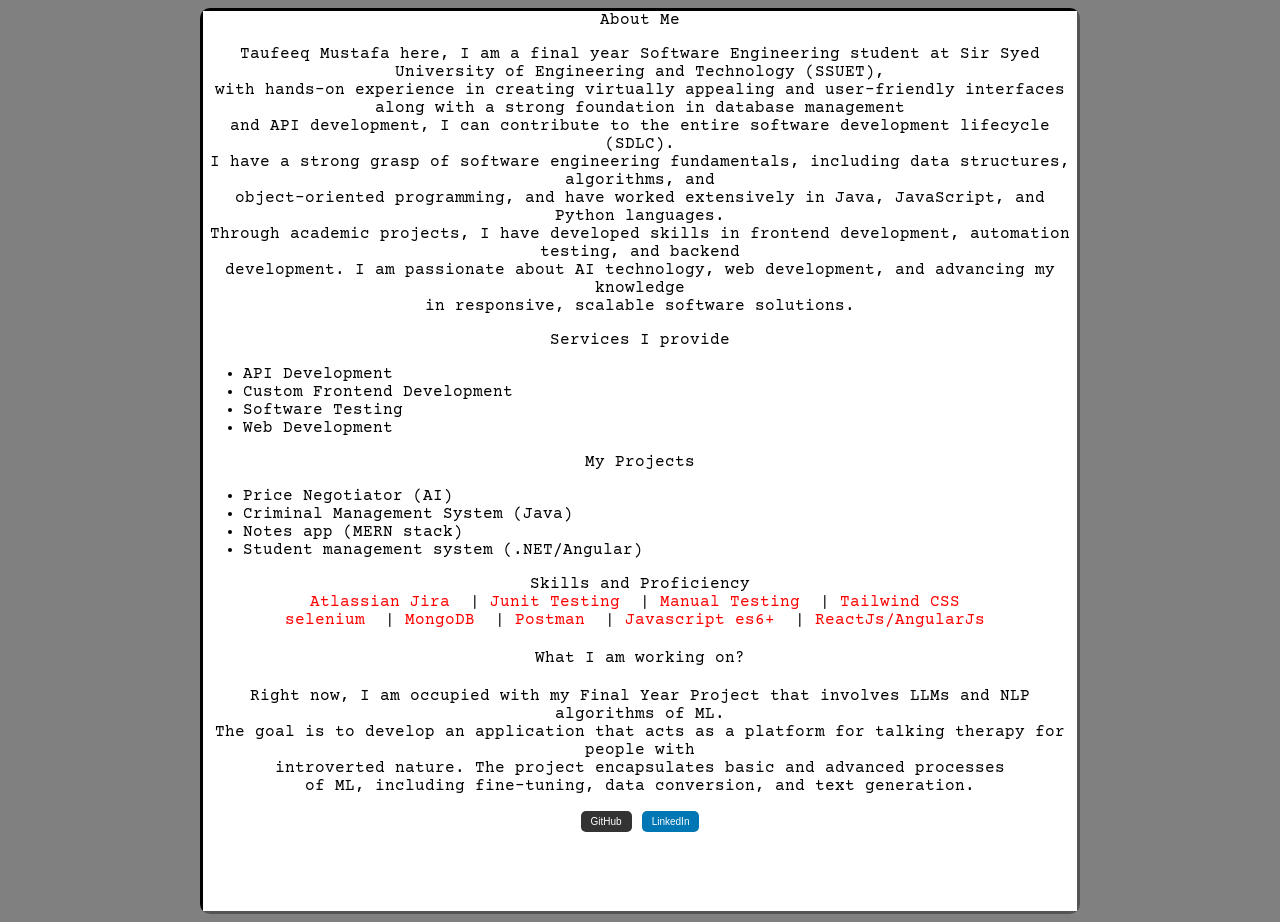
==== index.html @ ecc344c3 "Update index.html" ====
<!DOCTYPE html>
<html lang="en">
<head>
    <meta charset="UTF-8">
    <meta http-equiv="X-UA-Compatible" content="IE=edge">
    <meta name="viewport" content="width=device-width, initial-scale=1.0">
    <link rel="preconnect" href="https://fonts.googleapis.com">
    <link rel="preconnect" href="https://fonts.gstatic.com" crossorigin>
    <link href="https://fonts.googleapis.com/css2?family=Courier+Prime:ital,wght@0,400;0,700;1,400;1,700&display=swap" rel="stylesheet">
    <link rel="stylesheet" href="style.css">
</head>

<body>
    <div class="main">
        <div class="page">
            <h>About Me</h>
            <p>Taufeeq Mustafa here, I am a final year Software Engineering student at Sir Syed University of Engineering and Technology (SSUET),<br> 
                with hands-on experience in creating virtually appealing and user-friendly interfaces along with a strong foundation in database management<br> 
                and API development, I can contribute to the entire software development lifecycle (SDLC). <br>
                I have a strong grasp of software engineering fundamentals, including data structures, algorithms, and<br> 
                object-oriented programming, and have worked extensively in Java, JavaScript, and Python languages.<br> 
                Through academic projects, I have developed skills in frontend development, automation testing, and backend<br> 
                development. I am passionate about AI technology, web development, and advancing my knowledge<br> 
                in responsive, scalable software solutions​.
            </p>
            <h>Services I provide</h>
            <div class="list">
                <ul>
                    <li>API Development</li>
                    <li>Custom Frontend Development</li>
                    <li>Software Testing</li>
                    <li>Web Development</li>
                </ul>
            </div>
            <h>My Projects</h>
            <div class="projects">
                <ul>
                    <li><a href="https://github.com/taufeeq-mustafa/Price-Negotiator">Price Negotiator (AI)</a></li>
                    <li><a href="https://github.com/taufeeq-mustafa/Criminal-Record-Management-System">Criminal Management System (Java)</a></li>
                    <li><a href="https://github.com/taufeeq-mustafa/Notes-App">Notes app (MERN stack)</a></li>
                    <li><a href="https://github.com/taufeeq-mustafa/DotNet-CRUD">Student management system (.NET/Angular)</a></li>
                </ul>
            </div>
            <h>Skills and Proficiency</h>
            <div class="skills">
                <span style="color: red;">Atlassian Jira</span> |
                <span style="color: red;">Junit Testing</span> |
                <span style="color: red">Manual Testing</span> |
                <span style="color: red">Tailwind CSS</span> 
            </div>
            <div class="frame">
                <span style="color: red">selenium</span> |
                <span style="color: red">MongoDB</span> |
                <span style="color: red">Postman</span> |
                <span style="color: red">Javascript es6+</span> |
                <span style="color: red">ReactJs/AngularJs</span>
            </div>
            
            <h>What I am working on?</h>
            <div class="occupation">
                <p>
                    Right now, I am occupied with my Final Year Project that involves LLMs and NLP algorithms of ML.<br> 
                    The goal is to develop an application that acts as a platform for talking therapy for people with<br> 
                    introverted nature. The project encapsulates basic and advanced processes<br> 
                    of ML, including fine-tuning, data conversion, and text generation.
                </p>
            </div>
            <div class="button-container">
                <!-- GitHub Button -->
                <button class="btn github-btn">
                    <a href="https://github.com/taufeeq-mustafa" target="_blank">GitHub</a>
                </button>
        
                <!-- LinkedIn Button -->
                <button class="btn linkedin-btn">
                    <a href="https://www.linkedin.com/in/s-taufeeq-mustafa-281a13221/" target="_blank">LinkedIn</a>
                </button>
            </div>
        </div>
    </div>
</body>
</html>
---- style.css ----
/* body{
    margin-left: 200px; 
    margin-right: 200px;
    background-color: gray;
    
    padding: 0;
    font-family: "Courier Prime", monospace;
    font-weight: 400;
    font-style: normal;
    border: black;
    border-radius: 10px;
    border-style: inset;

}

.page{
    background-color: white;
    height: 100vh;
    text-align: center;
   
}

.page h{
    margin-top: 20px;
}

a{
    text-decoration: none;
    color: black;
}

.projects{
    text-align: left;
}

.list{
    text-align: left;
} */


body {
    margin-left: 200px; 
    margin-right: 200px;
    background-color: gray;
    padding: 0;
    font-family: "Courier Prime", monospace;
    font-weight: 400;
    font-style: normal;
    border: black;
    border-radius: 10px;
    border-style: inset;
}

.page {
    background-color: white;
    height: 100vh;
    text-align: center;
}

.page h {
    margin-top: 20px;
}

a {
    text-decoration: none;
    color: black;
}

.projects {
    text-align: left;
}

.list {
    text-align: left;
}

.skills span, .frame span {
    margin-right: 10px; /* Added space between spans */
}

.occupation {
    margin-top: 20px; /* Added space before the 'What I am working on?' section */
}

.frame{
    margin-bottom: 20px;
}

.button-container {
    text-align: center;
    margin-top: 10px;
}

.btn {
    background-color: #4CAF50; /* Green background */
    border: none;
    color: white;
    padding: 5px 10px;
    text-align: center;
    text-decoration: none;
    display: inline-block;
    font-size: 10px;
    
    cursor: pointer;
    border-radius: 5px;
    transition: background-color 0.3s;
}

/* .btn:hover {
    background-color: #45a049; 
} */

.github-btn {
    background-color: #333; /* GitHub black */
}

.linkedin-btn {
    background-color: #0077b5; /* LinkedIn blue */
}

.btn a {
    color: white;
    text-decoration: none;
}

@media only screen and (max-width: 600px) {
    body {
        margin-left: 10px;
        margin-right: 10px;
    }

    .page {
        height: auto;
        padding: 10px;
    }

    .page h {
        font-size: 20px;
        margin-top: 10px;
    }

    p {
        font-size: 14px;
    }

    .list ul, .projects ul {
        padding-left: 15px;
    }

    .skills span, .frame span {
        display: block;
        margin-right: 0;
        margin-bottom: 5px;
    }

    .btn {
        padding: 8px 15px;
        font-size: 12px;
    }

    .button-container {
        margin-top: 20px;
    }
}
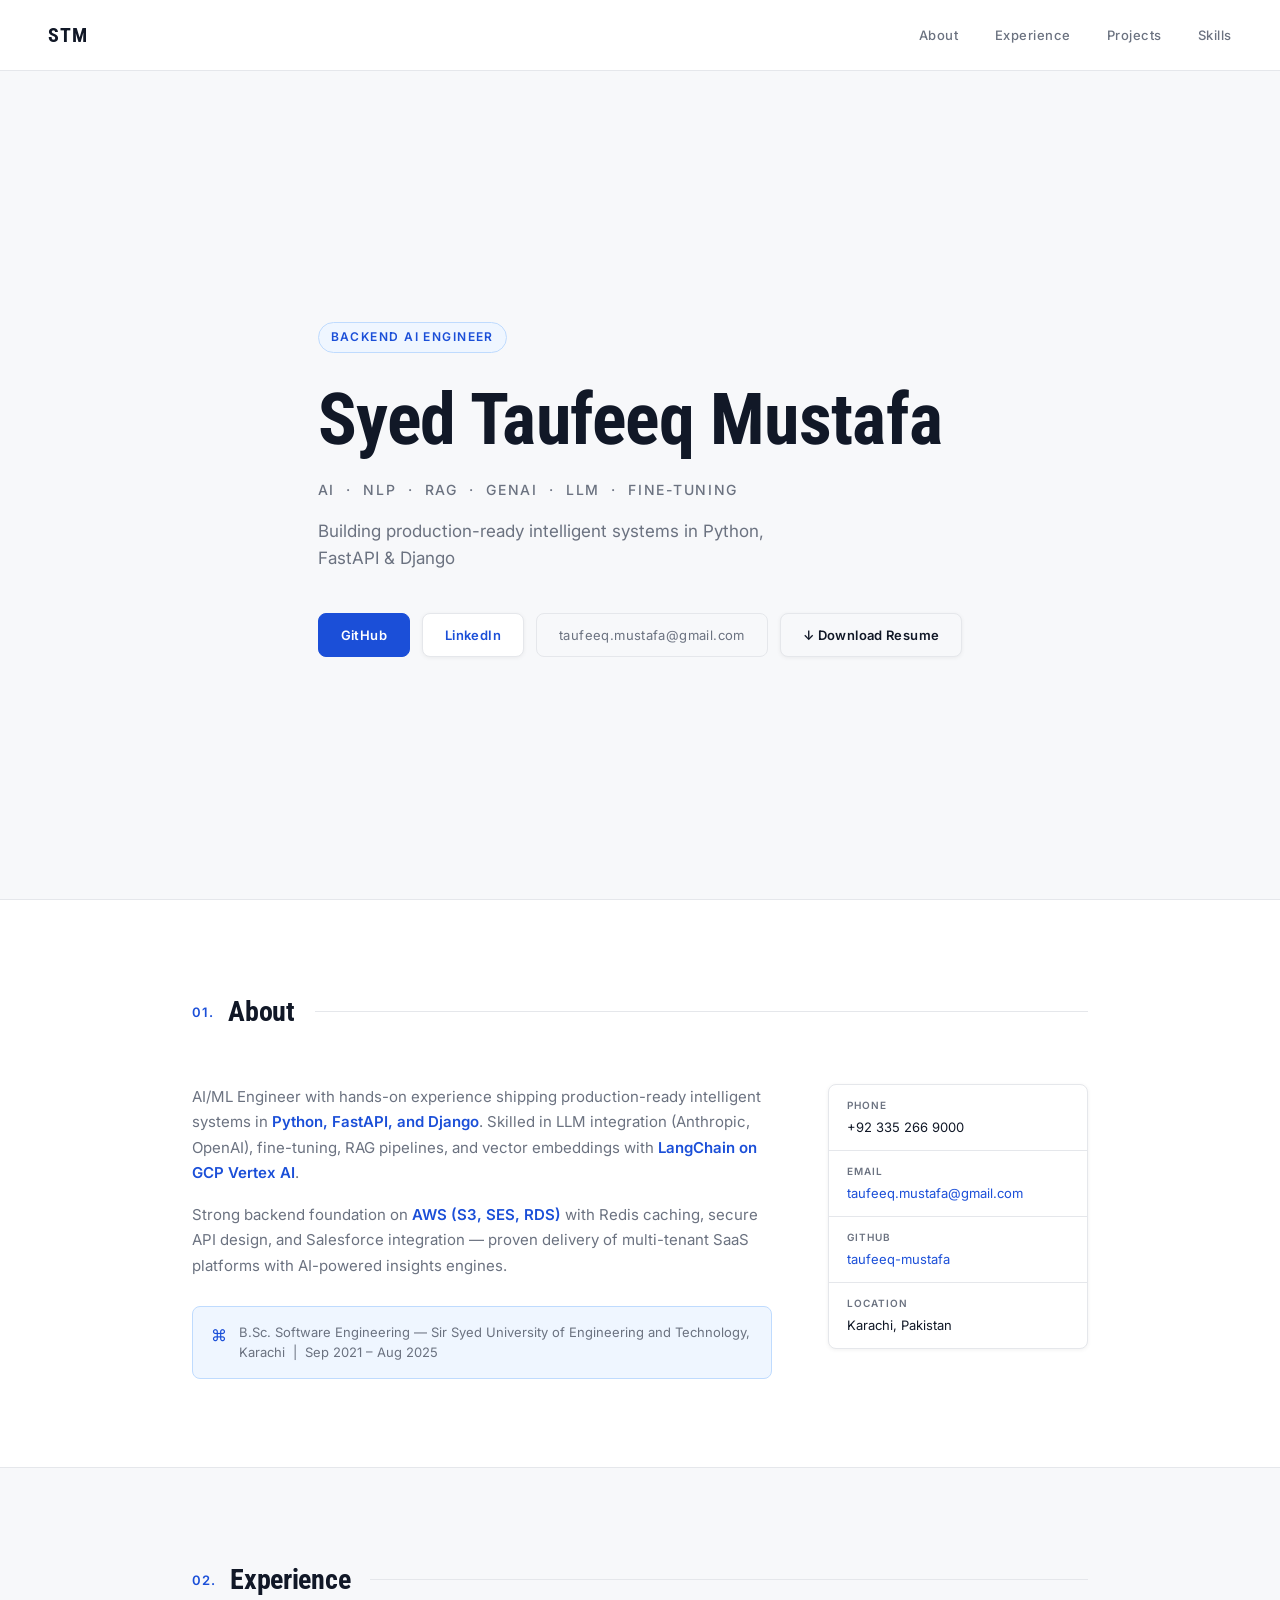
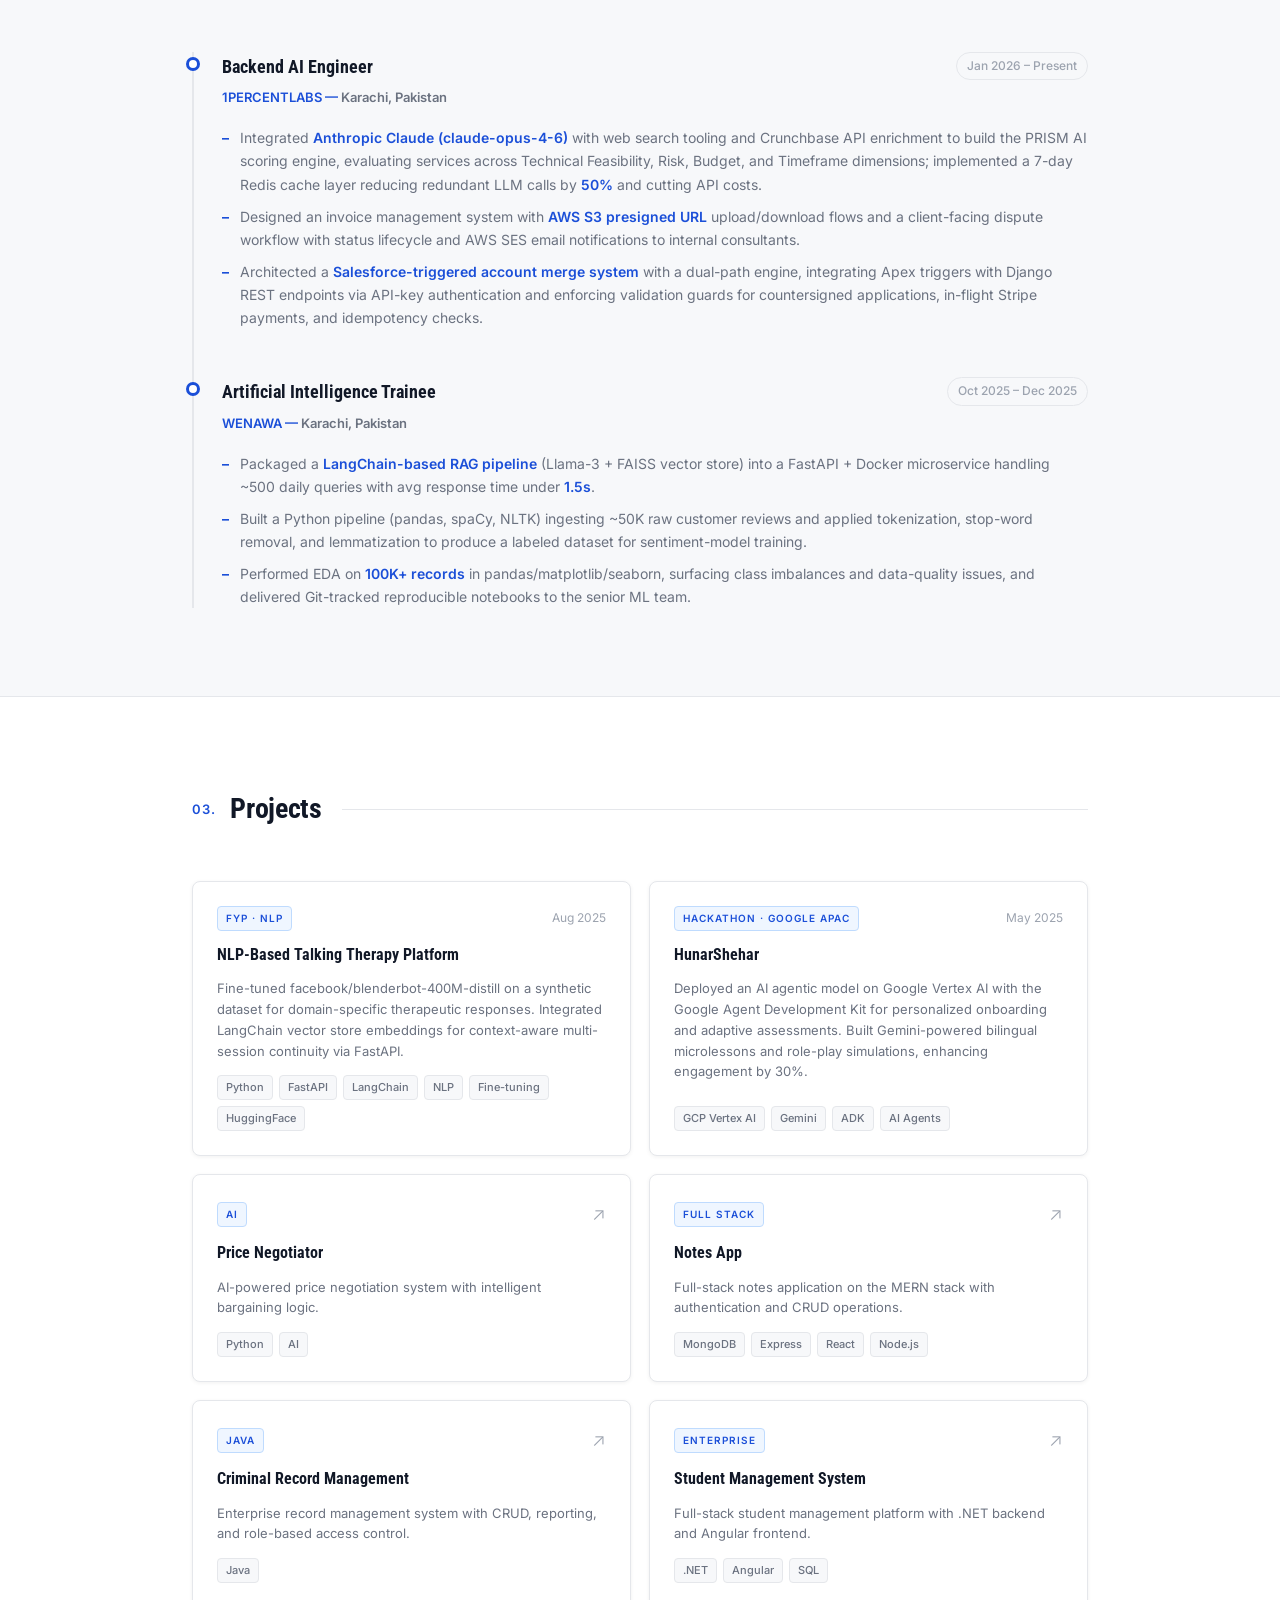
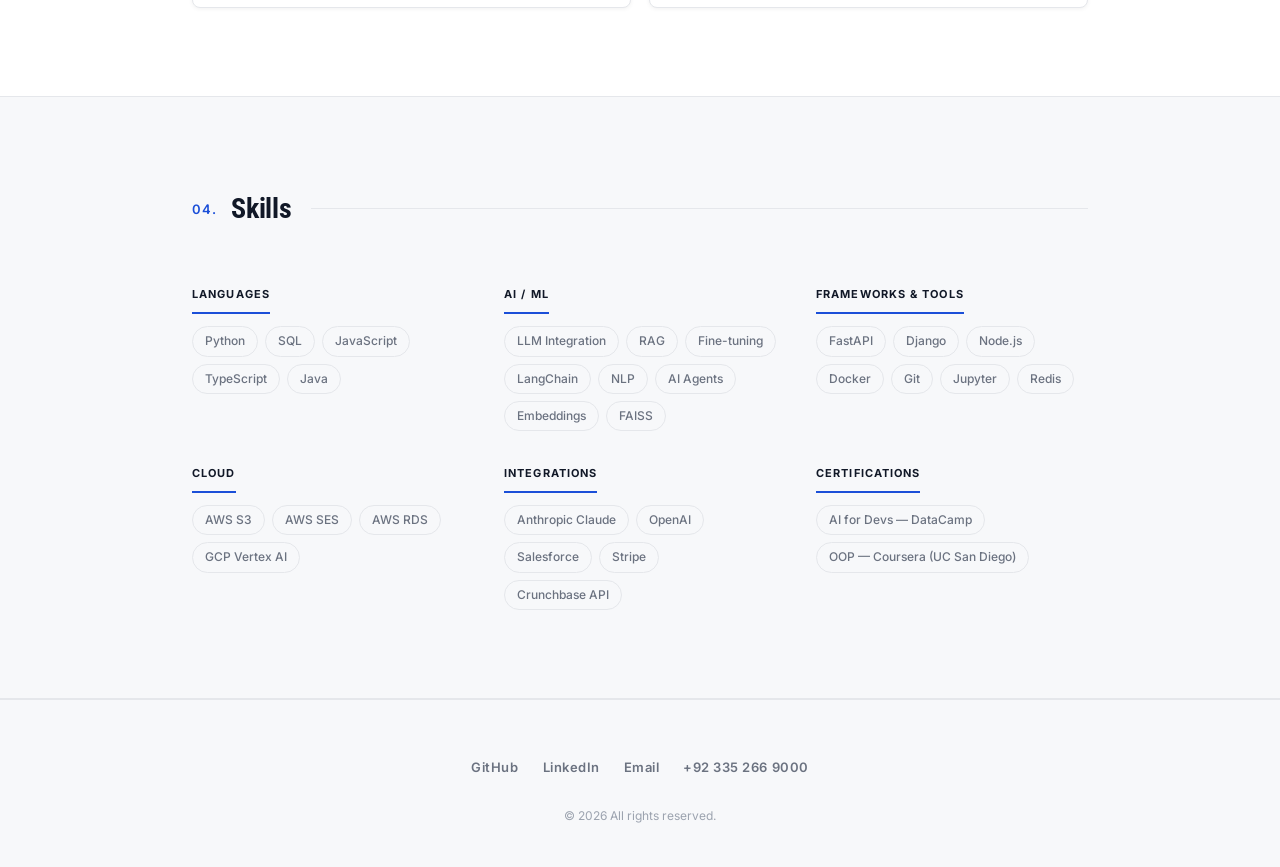
==== commit a03e2ea3: "new version" ====
--- a/index.html
+++ b/index.html
@@ -1,85 +1,279 @@
-
-
-
-<!DOCTYPE html>
-<html lang="en">
-<head>
-    <meta charset="UTF-8">
-    <meta http-equiv="X-UA-Compatible" content="IE=edge">
-    <meta name="viewport" content="width=device-width, initial-scale=1.0">
-    <link rel="preconnect" href="https://fonts.googleapis.com">
-    <link rel="preconnect" href="https://fonts.gstatic.com" crossorigin>
-    <link href="https://fonts.googleapis.com/css2?family=Courier+Prime:ital,wght@0,400;0,700;1,400;1,700&display=swap" rel="stylesheet">
-    <link rel="stylesheet" href="style.css">
-</head>
-
-<body>
-    <div class="main">
-        <div class="page">
-            <h>About Me</h>
-            <p>Taufeeq Mustafa here, I am a final year Software Engineering student at Sir Syed University of Engineering and Technology (SSUET),<br> 
-                with hands-on experience in creating virtually appealing and user-friendly interfaces along with a strong foundation in database management<br> 
-                and API development, I can contribute to the entire software development lifecycle (SDLC). <br>
-                I have a strong grasp of software engineering fundamentals, including data structures, algorithms, and<br> 
-                object-oriented programming, and have worked extensively in Java, JavaScript, and Python languages.<br> 
-                Through academic projects, I have developed skills in frontend development, automation testing, and backend<br> 
-                development. I am passionate about AI technology, web development, and advancing my knowledge<br> 
-                in responsive, scalable software solutions​.
-            </p>
-            <h>Services I provide</h>
-            <div class="list">
-                <ul>
-                    <li>API Development</li>
-                    <li>Custom Frontend Development</li>
-                    <li>Software Testing</li>
-                    <li>Web Development</li>
-                </ul>
-            </div>
-            <h>My Projects</h>
-            <div class="projects">
-                <ul>
-                    <li><a href="https://github.com/taufeeq-mustafa/Price-Negotiator">Price Negotiator (AI)</a></li>
-                    <li><a href="https://github.com/taufeeq-mustafa/Criminal-Record-Management-System">Criminal Management System (Java)</a></li>
-                    <li><a href="https://github.com/taufeeq-mustafa/Notes-App">Notes app (MERN stack)</a></li>
-                    <li><a href="https://github.com/taufeeq-mustafa/DotNet-CRUD">Student management system (.NET/Angular)</a></li>
-                </ul>
-            </div>
-            <h>Skills and Proficiency</h>
-            <div class="skills">
-                <span style="color: red;">Atlassian Jira</span> |
-                <span style="color: red;">Junit Testing</span> |
-                <span style="color: red">Manual Testing</span> |
-                <span style="color: red">Tailwind CSS</span> 
-            </div>
-            <div class="frame">
-                <span style="color: red">selenium</span> |
-                <span style="color: red">MongoDB</span> |
-                <span style="color: red">Postman</span> |
-                <span style="color: red">Javascript es6+</span> |
-                <span style="color: red">ReactJs/AngularJs</span>
-            </div>
-            
-            <h>What I am working on?</h>
-            <div class="occupation">
-                <p>
-                    Right now, I am occupied with my Final Year Project that involves LLMs and NLP algorithms of ML.<br> 
-                    The goal is to develop an application that acts as a platform for talking therapy for people with<br> 
-                    introverted nature. The project encapsulates basic and advanced processes<br> 
-                    of ML, including fine-tuning, data conversion, and text generation.
-                </p>
-            </div>
-            <div class="button-container">
-                <!-- GitHub Button -->
-                <button class="btn github-btn">
-                    <a href="https://github.com/taufeeq-mustafa" target="_blank">GitHub</a>
-                </button>
-        
-                <!-- LinkedIn Button -->
-                <button class="btn linkedin-btn">
-                    <a href="https://www.linkedin.com/in/s-taufeeq-mustafa-281a13221/" target="_blank">LinkedIn</a>
-                </button>
-            </div>
-        </div>
-    </div>
-</body>
-</html>
+<!DOCTYPE html>
+<html lang="en">
+<head>
+    <meta charset="UTF-8">
+    <meta name="viewport" content="width=device-width, initial-scale=1.0">
+    <title>Syed Taufeeq Mustafa — AI/ML Engineer</title>
+    <link rel="preconnect" href="https://fonts.googleapis.com">
+    <link rel="preconnect" href="https://fonts.gstatic.com" crossorigin>
+    <link href="https://fonts.googleapis.com/css2?family=Roboto+Condensed:wght@400;600;700&family=Inter:wght@400;500;600;700&display=swap" rel="stylesheet">
+    <link rel="stylesheet" href="style.css">
+</head>
+<body>
+
+    <nav class="nav" id="nav">
+        <span class="nav-logo">STM</span>
+        <button class="nav-hamburger" id="hamburger" aria-label="Open menu">
+            <span></span><span></span><span></span>
+        </button>
+        <div class="nav-links" id="nav-links">
+            <a href="#about">About</a>
+            <a href="#experience">Experience</a>
+            <a href="#projects">Projects</a>
+            <a href="#skills">Skills</a>
+        </div>
+    </nav>
+
+    <section class="hero">
+        <div class="hero-inner">
+            <p class="hero-label">Backend AI Engineer</p>
+            <h1 class="hero-name">Syed Taufeeq Mustafa</h1>
+            <p class="hero-subtitle">AI &nbsp;·&nbsp; NLP &nbsp;·&nbsp; RAG &nbsp;·&nbsp; GenAI &nbsp;·&nbsp; LLM &nbsp;·&nbsp; Fine-tuning</p>
+            <p class="hero-tagline">Building production-ready intelligent systems in Python, FastAPI &amp; Django</p>
+            <div class="hero-actions">
+                <a href="https://github.com/taufeeq-mustafa" target="_blank" class="btn btn--primary">GitHub</a>
+                <a href="https://www.linkedin.com/in/s-taufeeq-mustafa-281a13221/" target="_blank" class="btn btn--secondary">LinkedIn</a>
+                <a href="mailto:taufeeq.mustafa@gmail.com" class="btn btn--ghost">taufeeq.mustafa@gmail.com</a>
+                <a href="Taufeeq Resume.pdf" download="Taufeeq_Mustafa_Resume.pdf" class="btn btn--download">&#8595; Download Resume</a>
+            </div>
+        </div>
+    </section>
+
+    <section id="about" class="section">
+        <div class="container">
+            <h2 class="section-title"><span class="accent">01.</span> About</h2>
+            <div class="about-grid">
+                <div class="about-text">
+                    <p>
+                        AI/ML Engineer with hands-on experience shipping production-ready intelligent systems in
+                        <span class="hl">Python, FastAPI, and Django</span>. Skilled in LLM integration
+                        (Anthropic, OpenAI), fine-tuning, RAG pipelines, and vector embeddings with
+                        <span class="hl">LangChain on GCP Vertex AI</span>.
+                    </p>
+                    <p>
+                        Strong backend foundation on <span class="hl">AWS (S3, SES, RDS)</span> with Redis
+                        caching, secure API design, and Salesforce integration — proven delivery of multi-tenant
+                        SaaS platforms with AI-powered insights engines.
+                    </p>
+                    <div class="edu-block">
+                        <span class="accent">⌘</span>
+                        <span>
+                            B.Sc. Software Engineering &mdash; Sir Syed University of Engineering and Technology, Karachi
+                            <span class="dim">&nbsp;|&nbsp; Sep 2021 – Aug 2025</span>
+                        </span>
+                    </div>
+                </div>
+                <div class="about-contact">
+                    <div class="contact-row">
+                        <span class="dim">phone</span>
+                        <span>+92 335 266 9000</span>
+                    </div>
+                    <div class="contact-row">
+                        <span class="dim">email</span>
+                        <a href="mailto:taufeeq.mustafa@gmail.com">taufeeq.mustafa@gmail.com</a>
+                    </div>
+                    <div class="contact-row">
+                        <span class="dim">github</span>
+                        <a href="https://github.com/taufeeq-mustafa" target="_blank">taufeeq-mustafa</a>
+                    </div>
+                    <div class="contact-row">
+                        <span class="dim">location</span>
+                        <span>Karachi, Pakistan</span>
+                    </div>
+                </div>
+            </div>
+        </div>
+    </section>
+
+    <section id="experience" class="section section--soft">
+        <div class="container">
+            <h2 class="section-title"><span class="accent">02.</span> Experience</h2>
+            <div class="timeline">
+
+                <div class="timeline-item">
+                    <div class="timeline-marker"></div>
+                    <div class="timeline-body">
+                        <div class="timeline-head">
+                            <div>
+                                <h3 class="timeline-role">Backend AI Engineer</h3>
+                                <p class="timeline-company">1PERCENTLABS &mdash; <span class="dim">Karachi, Pakistan</span></p>
+                            </div>
+                            <span class="timeline-date">Jan 2026 &ndash; Present</span>
+                        </div>
+                        <ul class="bullets">
+                            <li>Integrated <span class="hl">Anthropic Claude (claude-opus-4-6)</span> with web search tooling and Crunchbase API enrichment to build the PRISM AI scoring engine, evaluating services across Technical Feasibility, Risk, Budget, and Timeframe dimensions; implemented a 7-day Redis cache layer reducing redundant LLM calls by <span class="hl">50%</span> and cutting API costs.</li>
+                            <li>Designed an invoice management system with <span class="hl">AWS S3 presigned URL</span> upload/download flows and a client-facing dispute workflow with status lifecycle and AWS SES email notifications to internal consultants.</li>
+                            <li>Architected a <span class="hl">Salesforce-triggered account merge system</span> with a dual-path engine, integrating Apex triggers with Django REST endpoints via API-key authentication and enforcing validation guards for countersigned applications, in-flight Stripe payments, and idempotency checks.</li>
+                        </ul>
+                    </div>
+                </div>
+
+                <div class="timeline-item">
+                    <div class="timeline-marker"></div>
+                    <div class="timeline-body">
+                        <div class="timeline-head">
+                            <div>
+                                <h3 class="timeline-role">Artificial Intelligence Trainee</h3>
+                                <p class="timeline-company">WENAWA &mdash; <span class="dim">Karachi, Pakistan</span></p>
+                            </div>
+                            <span class="timeline-date">Oct 2025 &ndash; Dec 2025</span>
+                        </div>
+                        <ul class="bullets">
+                            <li>Packaged a <span class="hl">LangChain-based RAG pipeline</span> (Llama-3 + FAISS vector store) into a FastAPI + Docker microservice handling ~500 daily queries with avg response time under <span class="hl">1.5s</span>.</li>
+                            <li>Built a Python pipeline (pandas, spaCy, NLTK) ingesting ~50K raw customer reviews and applied tokenization, stop-word removal, and lemmatization to produce a labeled dataset for sentiment-model training.</li>
+                            <li>Performed EDA on <span class="hl">100K+ records</span> in pandas/matplotlib/seaborn, surfacing class imbalances and data-quality issues, and delivered Git-tracked reproducible notebooks to the senior ML team.</li>
+                        </ul>
+                    </div>
+                </div>
+
+            </div>
+        </div>
+    </section>
+
+    <section id="projects" class="section">
+        <div class="container">
+            <h2 class="section-title"><span class="accent">03.</span> Projects</h2>
+            <div class="projects-grid">
+
+                <div class="project-card project-card--featured">
+                    <div class="project-top">
+                        <span class="project-tag">FYP &middot; NLP</span>
+                        <span class="project-date">Aug 2025</span>
+                    </div>
+                    <h3>NLP-Based Talking Therapy Platform</h3>
+                    <p>Fine-tuned facebook/blenderbot-400M-distill on a synthetic dataset for domain-specific therapeutic responses. Integrated LangChain vector store embeddings for context-aware multi-session continuity via FastAPI.</p>
+                    <div class="stack-tags">
+                        <span>Python</span><span>FastAPI</span><span>LangChain</span><span>NLP</span><span>Fine-tuning</span><span>HuggingFace</span>
+                    </div>
+                </div>
+
+                <div class="project-card project-card--featured">
+                    <div class="project-top">
+                        <span class="project-tag">Hackathon &middot; Google APAC</span>
+                        <span class="project-date">May 2025</span>
+                    </div>
+                    <h3>HunarShehar</h3>
+                    <p>Deployed an AI agentic model on Google Vertex AI with the Google Agent Development Kit for personalized onboarding and adaptive assessments. Built Gemini-powered bilingual microlessons and role-play simulations, enhancing engagement by 30%.</p>
+                    <div class="stack-tags">
+                        <span>GCP Vertex AI</span><span>Gemini</span><span>ADK</span><span>AI Agents</span>
+                    </div>
+                </div>
+
+                <div class="project-card">
+                    <div class="project-top">
+                        <span class="project-tag">AI</span>
+                        <a href="https://github.com/taufeeq-mustafa/Price-Negotiator" target="_blank" class="project-link">↗</a>
+                    </div>
+                    <h3>Price Negotiator</h3>
+                    <p>AI-powered price negotiation system with intelligent bargaining logic.</p>
+                    <div class="stack-tags">
+                        <span>Python</span><span>AI</span>
+                    </div>
+                </div>
+
+                <div class="project-card">
+                    <div class="project-top">
+                        <span class="project-tag">Full Stack</span>
+                        <a href="https://github.com/taufeeq-mustafa/Notes-App" target="_blank" class="project-link">↗</a>
+                    </div>
+                    <h3>Notes App</h3>
+                    <p>Full-stack notes application on the MERN stack with authentication and CRUD operations.</p>
+                    <div class="stack-tags">
+                        <span>MongoDB</span><span>Express</span><span>React</span><span>Node.js</span>
+                    </div>
+                </div>
+
+                <div class="project-card">
+                    <div class="project-top">
+                        <span class="project-tag">Java</span>
+                        <a href="https://github.com/taufeeq-mustafa/Criminal-Record-Management-System" target="_blank" class="project-link">↗</a>
+                    </div>
+                    <h3>Criminal Record Management</h3>
+                    <p>Enterprise record management system with CRUD, reporting, and role-based access control.</p>
+                    <div class="stack-tags">
+                        <span>Java</span>
+                    </div>
+                </div>
+
+                <div class="project-card">
+                    <div class="project-top">
+                        <span class="project-tag">Enterprise</span>
+                        <a href="https://github.com/taufeeq-mustafa/DotNet-CRUD" target="_blank" class="project-link">↗</a>
+                    </div>
+                    <h3>Student Management System</h3>
+                    <p>Full-stack student management platform with .NET backend and Angular frontend.</p>
+                    <div class="stack-tags">
+                        <span>.NET</span><span>Angular</span><span>SQL</span>
+                    </div>
+                </div>
+
+            </div>
+        </div>
+    </section>
+
+    <section id="skills" class="section section--soft">
+        <div class="container">
+            <h2 class="section-title"><span class="accent">04.</span> Skills</h2>
+            <div class="skills-grid">
+
+                <div class="skill-group">
+                    <h4>Languages</h4>
+                    <div class="skill-tags">
+                        <span>Python</span><span>SQL</span><span>JavaScript</span><span>TypeScript</span><span>Java</span>
+                    </div>
+                </div>
+
+                <div class="skill-group">
+                    <h4>AI / ML</h4>
+                    <div class="skill-tags">
+                        <span>LLM Integration</span><span>RAG</span><span>Fine-tuning</span><span>LangChain</span><span>NLP</span><span>AI Agents</span><span>Embeddings</span><span>FAISS</span>
+                    </div>
+                </div>
+
+                <div class="skill-group">
+                    <h4>Frameworks &amp; Tools</h4>
+                    <div class="skill-tags">
+                        <span>FastAPI</span><span>Django</span><span>Node.js</span><span>Docker</span><span>Git</span><span>Jupyter</span><span>Redis</span>
+                    </div>
+                </div>
+
+                <div class="skill-group">
+                    <h4>Cloud</h4>
+                    <div class="skill-tags">
+                        <span>AWS S3</span><span>AWS SES</span><span>AWS RDS</span><span>GCP Vertex AI</span>
+                    </div>
+                </div>
+
+                <div class="skill-group">
+                    <h4>Integrations</h4>
+                    <div class="skill-tags">
+                        <span>Anthropic Claude</span><span>OpenAI</span><span>Salesforce</span><span>Stripe</span><span>Crunchbase API</span>
+                    </div>
+                </div>
+
+                <div class="skill-group">
+                    <h4>Certifications</h4>
+                    <div class="skill-tags">
+                        <span>AI for Devs &mdash; DataCamp</span><span>OOP &mdash; Coursera (UC San Diego)</span>
+                    </div>
+                </div>
+
+            </div>
+        </div>
+    </section>
+
+    <footer class="footer">
+        <div class="container">
+            <div class="footer-links">
+                <a href="https://github.com/taufeeq-mustafa" target="_blank">GitHub</a>
+                <a href="https://www.linkedin.com/in/s-taufeeq-mustafa-281a13221/" target="_blank">LinkedIn</a>
+                <a href="mailto:taufeeq.mustafa@gmail.com">Email</a>
+                <a href="tel:+923352669000">+92 335 266 9000</a>
+            </div>
+            <p class="footer-copy">&copy; 2026 All rights reserved.</p>
+        </div>
+    </footer>
+
+    <script src="script.js"></script>
+</body>
+</html>
--- a/style.css
+++ b/style.css
@@ -1,164 +1,661 @@
-/* body{
-    margin-left: 200px; 
-    margin-right: 200px;
-    background-color: gray;
-    
-    padding: 0;
-    font-family: "Courier Prime", monospace;
-    font-weight: 400;
-    font-style: normal;
-    border: black;
-    border-radius: 10px;
-    border-style: inset;
-
-}
-
-.page{
-    background-color: white;
-    height: 100vh;
-    text-align: center;
-   
-}
-
-.page h{
-    margin-top: 20px;
-}
-
-a{
-    text-decoration: none;
-    color: black;
-}
-
-.projects{
-    text-align: left;
-}
-
-.list{
-    text-align: left;
-} */
-
-
-body {
-    margin-left: 200px; 
-    margin-right: 200px;
-    background-color: gray;
-    padding: 0;
-    font-family: "Courier Prime", monospace;
-    font-weight: 400;
-    font-style: normal;
-    border: black;
-    border-radius: 10px;
-    border-style: inset;
-}
-
-.page {
-    background-color: white;
-    height: 100vh;
-    text-align: center;
-}
-
-.page h {
-    margin-top: 20px;
-}
-
-a {
-    text-decoration: none;
-    color: black;
-}
-
-.projects {
-    text-align: left;
-}
-
-.list {
-    text-align: left;
-}
-
-.skills span, .frame span {
-    margin-right: 10px; /* Added space between spans */
-}
-
-.occupation {
-    margin-top: 20px; /* Added space before the 'What I am working on?' section */
-}
-
-.frame{
-    margin-bottom: 20px;
-}
-
-.button-container {
-    text-align: center;
-    margin-top: 10px;
-}
-
-.btn {
-    background-color: #4CAF50; /* Green background */
-    border: none;
-    color: white;
-    padding: 5px 10px;
-    text-align: center;
-    text-decoration: none;
-    display: inline-block;
-    font-size: 10px;
-    
-    cursor: pointer;
-    border-radius: 5px;
-    transition: background-color 0.3s;
-}
-
-/* .btn:hover {
-    background-color: #45a049; 
-} */
-
-.github-btn {
-    background-color: #333; /* GitHub black */
-}
-
-.linkedin-btn {
-    background-color: #0077b5; /* LinkedIn blue */
-}
-
-.btn a {
-    color: white;
-    text-decoration: none;
-}
-
-@media only screen and (max-width: 600px) {
-    body {
-        margin-left: 10px;
-        margin-right: 10px;
-    }
-
-    .page {
-        height: auto;
-        padding: 10px;
-    }
-
-    .page h {
-        font-size: 20px;
-        margin-top: 10px;
-    }
-
-    p {
-        font-size: 14px;
-    }
-
-    .list ul, .projects ul {
-        padding-left: 15px;
-    }
-
-    .skills span, .frame span {
-        display: block;
-        margin-right: 0;
-        margin-bottom: 5px;
-    }
-
-    .btn {
-        padding: 8px 15px;
-        font-size: 12px;
-    }
-
-    .button-container {
-        margin-top: 20px;
-    }
-}
+/* =============================================
+   PROFESSIONAL LIGHT THEME
+   Syed Taufeeq Mustafa Portfolio
+   ============================================= */
+
+:root {
+    --bg:           #FFFFFF;
+    --bg-soft:      #F7F8FA;
+    --bg-card:      #FFFFFF;
+    --text:         #111827;
+    --text-dim:     #6B7280;
+    --text-light:   #9CA3AF;
+    --accent:       #1B4FD8;
+    --accent-soft:  #EFF6FF;
+    --border:       #E5E7EB;
+    --shadow-sm:    0 1px 4px rgba(0,0,0,0.06);
+    --shadow-md:    0 4px 16px rgba(0,0,0,0.08);
+    --radius:       8px;
+    --font-display: 'Roboto Condensed', sans-serif;
+    --font-body:    'Inter', sans-serif;
+}
+
+*, *::before, *::after { box-sizing: border-box; margin: 0; padding: 0; }
+
+html { scroll-behavior: smooth; }
+
+body {
+    background-color: var(--bg);
+    color: var(--text);
+    font-family: var(--font-body);
+    font-size: 15px;
+    line-height: 1.7;
+    -webkit-font-smoothing: antialiased;
+}
+
+a {
+    color: var(--accent);
+    text-decoration: none;
+    transition: opacity 0.2s;
+}
+a:hover { opacity: 0.75; }
+
+.container {
+    max-width: 960px;
+    margin: 0 auto;
+    padding: 0 32px;
+}
+
+/* ── Helpers ── */
+.accent { color: var(--accent); }
+.dim    { color: var(--text-dim); }
+.hl     { color: var(--accent); font-weight: 600; }
+
+/* ============================================================
+   NAV
+   ============================================================ */
+.nav {
+    position: fixed;
+    top: 0; left: 0; right: 0;
+    z-index: 100;
+    display: flex;
+    align-items: center;
+    justify-content: space-between;
+    padding: 18px 48px;
+    background: rgba(255,255,255,0.92);
+    backdrop-filter: blur(12px);
+    border-bottom: 1px solid var(--border);
+    transition: padding 0.3s;
+}
+
+.nav-logo {
+    font-family: var(--font-display);
+    font-size: 20px;
+    font-weight: 700;
+    color: var(--text);
+    letter-spacing: 0.04em;
+}
+
+.nav-links {
+    display: flex;
+    gap: 36px;
+}
+
+.nav-links a {
+    color: var(--text-dim);
+    font-size: 13px;
+    font-weight: 500;
+    letter-spacing: 0.04em;
+}
+.nav-links a:hover { color: var(--accent); opacity: 1; }
+
+/* ============================================================
+   HERO
+   ============================================================ */
+.hero {
+    min-height: 100vh;
+    display: flex;
+    align-items: center;
+    padding-top: 80px;
+    background: var(--bg-soft);
+    border-bottom: 1px solid var(--border);
+}
+
+.hero-inner {
+    max-width: 960px;
+    margin: 0 auto;
+    padding: 80px 32px;
+}
+
+.hero-label {
+    display: inline-block;
+    font-size: 12px;
+    font-weight: 600;
+    letter-spacing: 0.12em;
+    text-transform: uppercase;
+    color: var(--accent);
+    background: var(--accent-soft);
+    border: 1px solid #BFDBFE;
+    padding: 4px 12px;
+    border-radius: 100px;
+    margin-bottom: 28px;
+}
+
+.hero-name {
+    font-family: var(--font-display);
+    font-size: clamp(40px, 6vw, 72px);
+    font-weight: 700;
+    line-height: 1.08;
+    color: var(--text);
+    letter-spacing: -0.01em;
+    margin-bottom: 20px;
+}
+
+.hero-subtitle {
+    font-size: 14px;
+    font-weight: 500;
+    letter-spacing: 0.12em;
+    text-transform: uppercase;
+    color: var(--text-dim);
+    margin-bottom: 16px;
+}
+
+.hero-tagline {
+    font-size: 17px;
+    color: var(--text-dim);
+    max-width: 480px;
+    margin-bottom: 40px;
+    line-height: 1.6;
+}
+
+.hero-actions {
+    display: flex;
+    flex-wrap: wrap;
+    gap: 12px;
+}
+
+/* ── Buttons ── */
+.btn {
+    display: inline-block;
+    padding: 10px 22px;
+    border-radius: var(--radius);
+    font-family: var(--font-body);
+    font-size: 13px;
+    font-weight: 600;
+    letter-spacing: 0.03em;
+    cursor: pointer;
+    transition: all 0.2s;
+    border: 1px solid transparent;
+}
+
+.btn--primary {
+    background: var(--accent);
+    color: #fff;
+    border-color: var(--accent);
+}
+.btn--primary:hover {
+    background: #1640B0;
+    border-color: #1640B0;
+    opacity: 1;
+}
+
+.btn--secondary {
+    background: #fff;
+    color: var(--accent);
+    border-color: var(--border);
+    box-shadow: var(--shadow-sm);
+}
+.btn--secondary:hover {
+    border-color: var(--accent);
+    opacity: 1;
+}
+
+.btn--ghost {
+    background: transparent;
+    color: var(--text-dim);
+    border-color: var(--border);
+    font-weight: 400;
+    font-size: 13px;
+}
+.btn--ghost:hover {
+    color: var(--text);
+    border-color: #9CA3AF;
+    opacity: 1;
+}
+
+.btn--download {
+    background: var(--bg-soft);
+    color: var(--text);
+    border-color: var(--border);
+    font-weight: 600;
+    box-shadow: var(--shadow-sm);
+}
+.btn--download:hover {
+    background: var(--accent);
+    color: #fff;
+    border-color: var(--accent);
+    opacity: 1;
+    box-shadow: var(--shadow-md);
+}
+
+/* ============================================================
+   SECTIONS
+   ============================================================ */
+.section {
+    padding: 88px 0;
+}
+
+.section--soft {
+    background: var(--bg-soft);
+    border-top: 1px solid var(--border);
+    border-bottom: 1px solid var(--border);
+}
+
+.section-title {
+    font-family: var(--font-display);
+    font-size: 28px;
+    font-weight: 700;
+    color: var(--text);
+    letter-spacing: -0.01em;
+    margin-bottom: 48px;
+    display: flex;
+    align-items: center;
+    gap: 14px;
+}
+
+.section-title .accent {
+    font-family: var(--font-body);
+    font-size: 13px;
+    font-weight: 600;
+    letter-spacing: 0.08em;
+}
+
+.section-title::after {
+    content: '';
+    flex: 1;
+    height: 1px;
+    background: var(--border);
+    margin-left: 6px;
+}
+
+/* ============================================================
+   ABOUT
+   ============================================================ */
+.about-grid {
+    display: grid;
+    grid-template-columns: 1fr 260px;
+    gap: 56px;
+    align-items: start;
+}
+
+.about-text p {
+    color: var(--text-dim);
+    margin-bottom: 16px;
+    font-size: 15px;
+}
+
+.edu-block {
+    display: flex;
+    align-items: flex-start;
+    gap: 12px;
+    margin-top: 28px;
+    padding: 16px 18px;
+    background: var(--accent-soft);
+    border: 1px solid #BFDBFE;
+    border-radius: var(--radius);
+    font-size: 13px;
+    color: var(--text-dim);
+    line-height: 1.5;
+}
+
+.edu-block .accent { flex-shrink: 0; font-size: 16px; }
+
+.about-contact {
+    background: var(--bg-card);
+    border: 1px solid var(--border);
+    border-radius: var(--radius);
+    overflow: hidden;
+    box-shadow: var(--shadow-sm);
+}
+
+.contact-row {
+    display: flex;
+    flex-direction: column;
+    padding: 12px 18px;
+    border-bottom: 1px solid var(--border);
+    font-size: 13px;
+    gap: 2px;
+}
+.contact-row:last-child { border-bottom: none; }
+.contact-row .dim {
+    font-size: 10px;
+    font-weight: 600;
+    text-transform: uppercase;
+    letter-spacing: 0.1em;
+}
+
+/* ============================================================
+   TIMELINE
+   ============================================================ */
+.timeline {
+    position: relative;
+    padding-left: 28px;
+    border-left: 2px solid var(--border);
+    display: flex;
+    flex-direction: column;
+    gap: 48px;
+}
+
+.timeline-item { position: relative; }
+
+.timeline-marker {
+    position: absolute;
+    left: -36px;
+    top: 5px;
+    width: 14px;
+    height: 14px;
+    border-radius: 50%;
+    background: var(--bg);
+    border: 3px solid var(--accent);
+}
+
+.timeline-head {
+    display: flex;
+    justify-content: space-between;
+    align-items: flex-start;
+    flex-wrap: wrap;
+    gap: 8px;
+    margin-bottom: 18px;
+}
+
+.timeline-role {
+    font-family: var(--font-display);
+    font-size: 18px;
+    font-weight: 700;
+    color: var(--text);
+    margin-bottom: 4px;
+}
+
+.timeline-company {
+    font-size: 13px;
+    font-weight: 600;
+    color: var(--accent);
+}
+
+.timeline-date {
+    font-size: 12px;
+    font-weight: 500;
+    color: var(--text-light);
+    background: var(--bg-soft);
+    border: 1px solid var(--border);
+    padding: 3px 10px;
+    border-radius: 100px;
+    white-space: nowrap;
+}
+
+.bullets {
+    list-style: none;
+    display: flex;
+    flex-direction: column;
+    gap: 9px;
+}
+
+.bullets li {
+    position: relative;
+    padding-left: 18px;
+    font-size: 14px;
+    color: var(--text-dim);
+    line-height: 1.65;
+}
+
+.bullets li::before {
+    content: '–';
+    position: absolute;
+    left: 0;
+    color: var(--accent);
+    font-weight: 700;
+}
+
+/* ============================================================
+   PROJECTS
+   ============================================================ */
+.projects-grid {
+    display: grid;
+    grid-template-columns: repeat(2, 1fr);
+    gap: 18px;
+}
+
+.project-card {
+    background: var(--bg-card);
+    border: 1px solid var(--border);
+    border-radius: var(--radius);
+    padding: 24px;
+    box-shadow: var(--shadow-sm);
+    transition: box-shadow 0.2s, border-color 0.2s, transform 0.2s;
+    display: flex;
+    flex-direction: column;
+    gap: 10px;
+}
+
+.project-card:hover {
+    border-color: #BFDBFE;
+    box-shadow: var(--shadow-md);
+    transform: translateY(-2px);
+}
+
+.project-top {
+    display: flex;
+    justify-content: space-between;
+    align-items: center;
+}
+
+.project-tag {
+    font-size: 10px;
+    font-weight: 600;
+    letter-spacing: 0.1em;
+    text-transform: uppercase;
+    color: var(--accent);
+    background: var(--accent-soft);
+    border: 1px solid #BFDBFE;
+    padding: 3px 8px;
+    border-radius: 4px;
+}
+
+.project-date {
+    font-size: 12px;
+    color: var(--text-light);
+}
+
+.project-link {
+    font-size: 18px;
+    color: var(--text-light);
+    transition: color 0.2s;
+    font-weight: 300;
+}
+.project-link:hover { color: var(--accent); opacity: 1; }
+
+.project-card h3 {
+    font-family: var(--font-display);
+    font-size: 16px;
+    font-weight: 700;
+    color: var(--text);
+}
+
+.project-card p {
+    font-size: 13px;
+    color: var(--text-dim);
+    line-height: 1.6;
+    flex-grow: 1;
+}
+
+.stack-tags {
+    display: flex;
+    flex-wrap: wrap;
+    gap: 6px;
+    margin-top: auto;
+    padding-top: 4px;
+}
+
+.stack-tags span {
+    font-size: 11px;
+    font-weight: 500;
+    color: var(--text-dim);
+    background: var(--bg-soft);
+    border: 1px solid var(--border);
+    padding: 2px 8px;
+    border-radius: 4px;
+}
+
+/* ============================================================
+   SKILLS
+   ============================================================ */
+.skills-grid {
+    display: grid;
+    grid-template-columns: repeat(3, 1fr);
+    gap: 28px 40px;
+}
+
+.skill-group h4 {
+    font-size: 11px;
+    font-weight: 700;
+    color: var(--text);
+    letter-spacing: 0.1em;
+    text-transform: uppercase;
+    margin-bottom: 12px;
+    padding-bottom: 8px;
+    border-bottom: 2px solid var(--accent);
+    display: inline-block;
+}
+
+.skill-tags {
+    display: flex;
+    flex-wrap: wrap;
+    gap: 7px;
+}
+
+.skill-tags span {
+    font-size: 12px;
+    font-weight: 500;
+    color: var(--text-dim);
+    background: var(--bg-soft);
+    border: 1px solid var(--border);
+    padding: 4px 12px;
+    border-radius: 100px;
+    transition: color 0.2s, border-color 0.2s, background 0.2s;
+    cursor: default;
+}
+
+.skill-tags span:hover {
+    color: var(--accent);
+    border-color: #BFDBFE;
+    background: var(--accent-soft);
+}
+
+/* ============================================================
+   FOOTER
+   ============================================================ */
+.footer {
+    padding: 56px 0 40px;
+    border-top: 1px solid var(--border);
+    text-align: center;
+    background: var(--bg-soft);
+}
+
+.footer-divider {
+    width: 40px;
+    height: 3px;
+    background: var(--accent);
+    border-radius: 2px;
+    margin: 0 auto 28px;
+}
+
+.footer-name {
+    font-family: var(--font-display);
+    font-size: 22px;
+    font-weight: 700;
+    color: var(--text);
+    margin-bottom: 6px;
+}
+
+.footer-tagline {
+    font-size: 13px;
+    color: var(--text-dim);
+    margin-bottom: 28px;
+}
+
+.footer-links {
+    display: flex;
+    justify-content: center;
+    gap: 24px;
+    margin-bottom: 28px;
+}
+
+.footer-links a {
+    font-size: 13px;
+    font-weight: 600;
+    color: var(--text-dim);
+    letter-spacing: 0.04em;
+}
+.footer-links a:hover { color: var(--accent); opacity: 1; }
+
+.footer-copy {
+    font-size: 12px;
+    color: var(--text-light);
+}
+
+/* ── Hamburger (hidden on desktop) ── */
+.nav-hamburger {
+    display: none;
+    flex-direction: column;
+    justify-content: center;
+    gap: 5px;
+    background: none;
+    border: none;
+    cursor: pointer;
+    padding: 4px;
+}
+
+.nav-hamburger span {
+    display: block;
+    width: 22px;
+    height: 2px;
+    background: var(--text);
+    border-radius: 2px;
+    transition: all 0.25s;
+}
+
+/* Animate to X when open */
+.nav-hamburger.open span:nth-child(1) { transform: translateY(7px) rotate(45deg); }
+.nav-hamburger.open span:nth-child(2) { opacity: 0; }
+.nav-hamburger.open span:nth-child(3) { transform: translateY(-7px) rotate(-45deg); }
+
+/* ============================================================
+   RESPONSIVE
+   ============================================================ */
+@media (max-width: 860px) {
+    .nav { padding: 16px 24px; }
+    .nav-links { gap: 20px; }
+
+    .about-grid { grid-template-columns: 1fr; gap: 32px; }
+    .projects-grid { grid-template-columns: 1fr; }
+    .skills-grid { grid-template-columns: repeat(2, 1fr); }
+}
+
+@media (max-width: 580px) {
+    /* Nav: show hamburger, hide inline links */
+    .nav { padding: 14px 20px; }
+    .nav-hamburger { display: flex; }
+    .nav-links {
+        display: none;
+        position: absolute;
+        top: 100%;
+        left: 0; right: 0;
+        flex-direction: column;
+        gap: 0;
+        background: rgba(255,255,255,0.98);
+        border-bottom: 1px solid var(--border);
+        box-shadow: var(--shadow-md);
+    }
+    .nav-links.open { display: flex; }
+    .nav-links a {
+        padding: 14px 24px;
+        border-bottom: 1px solid var(--border);
+        font-size: 14px;
+    }
+    .nav-links a:last-child { border-bottom: none; }
+
+    /* Hero: kill the excess top padding */
+    .hero { padding-top: 56px; align-items: flex-start; min-height: auto; }
+    .hero-inner { padding: 36px 20px 48px; }
+    .hero-name { font-size: 7.5vw; white-space: nowrap; }
+
+    .container { padding: 0 20px; }
+    .section { padding: 60px 0; }
+    .hero-actions { flex-direction: column; }
+    .btn { text-align: center; }
+    .timeline { padding-left: 18px; }
+    .timeline-marker { left: -26px; }
+    .timeline-head { flex-direction: column; }
+    .skills-grid { grid-template-columns: 1fr; }
+    .footer-links { gap: 16px; flex-wrap: wrap; justify-content: center; }
+}
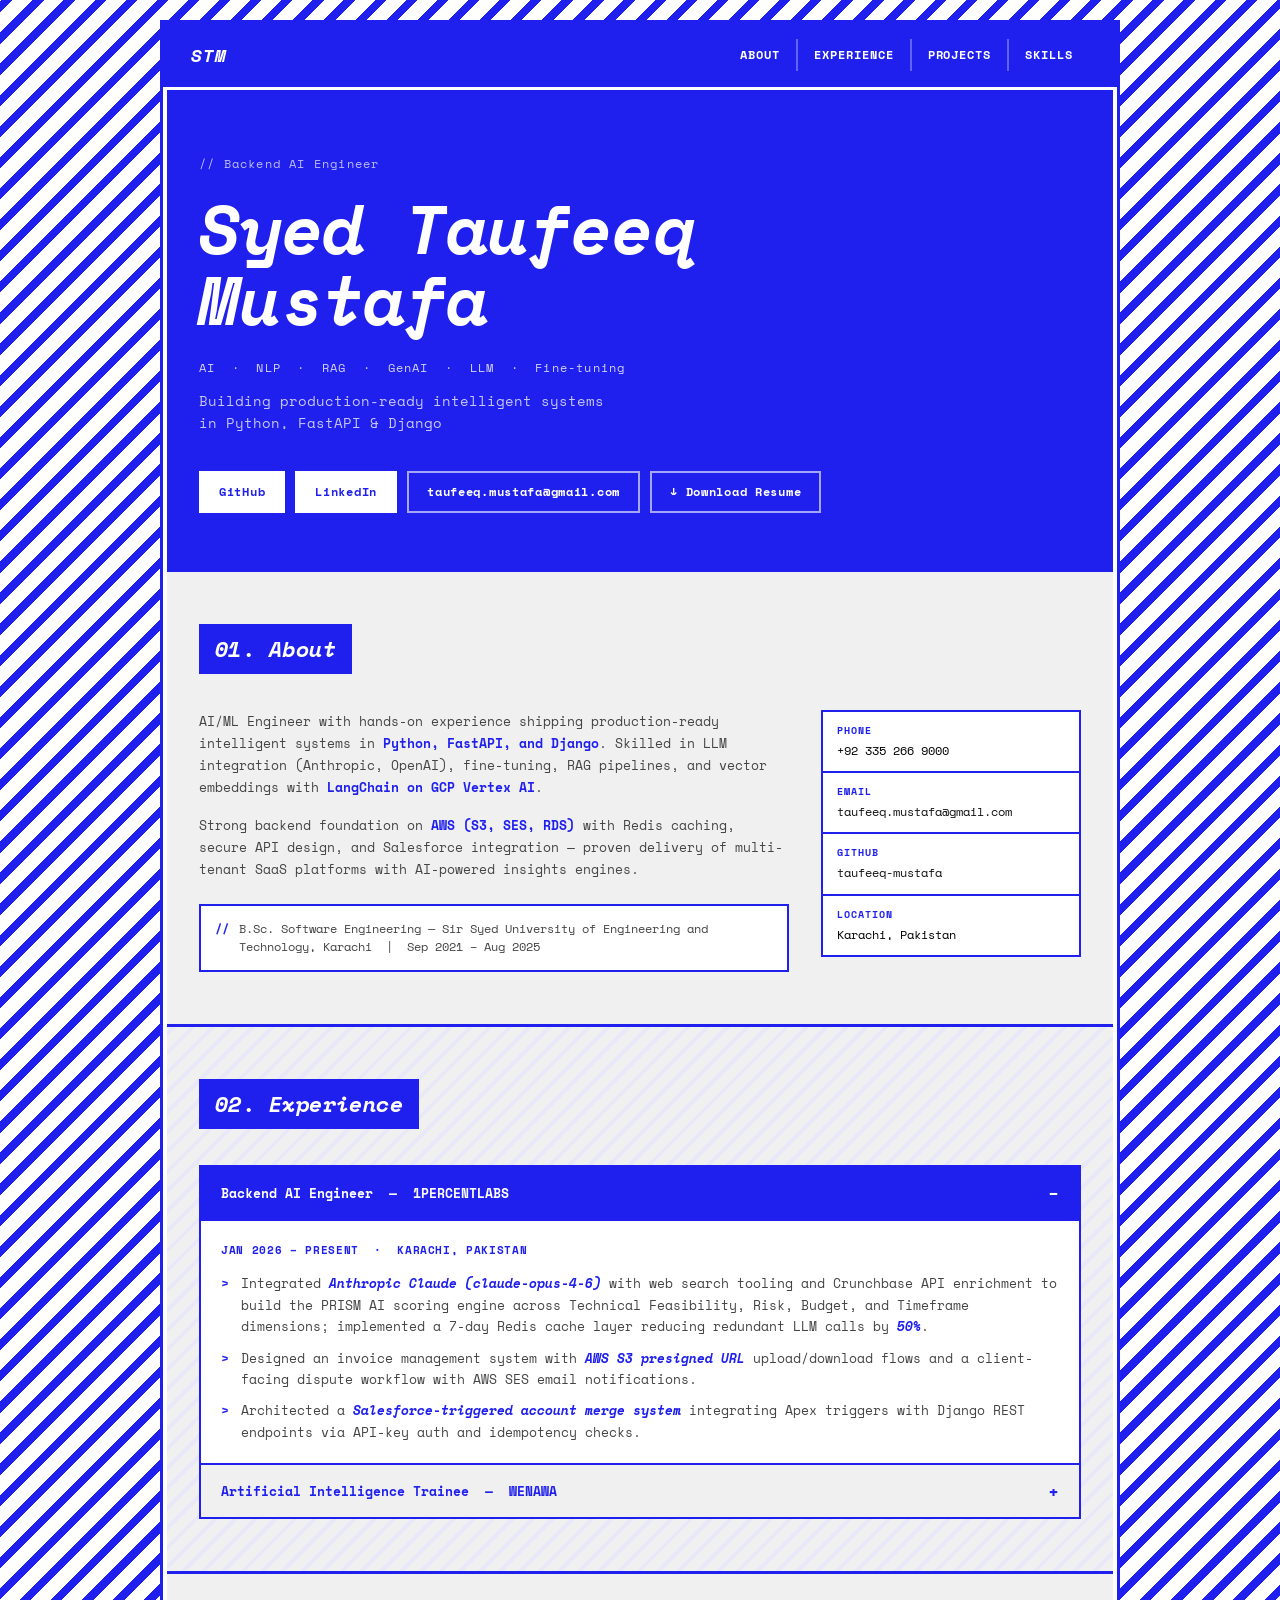
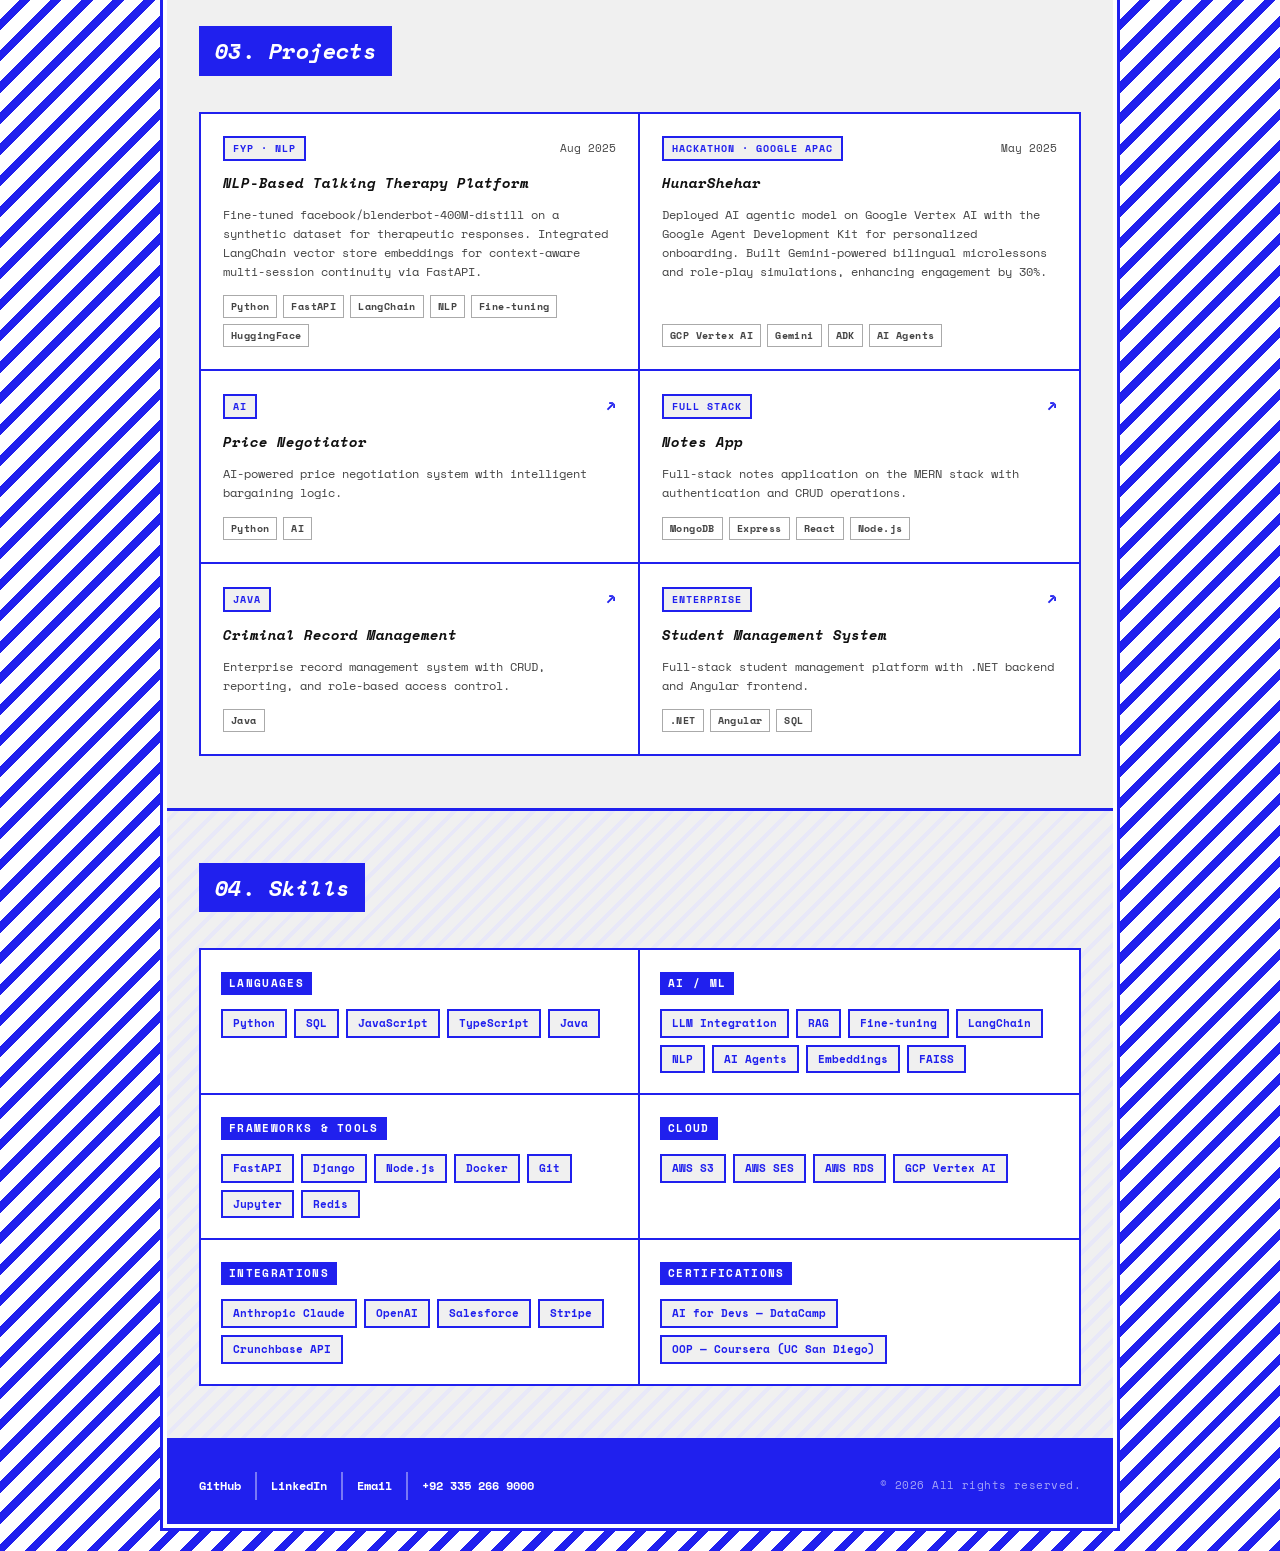
==== commit 53dadf62: "neo brutalist" ====
--- a/index.html
+++ b/index.html
@@ -6,10 +6,11 @@
     <title>Syed Taufeeq Mustafa — AI/ML Engineer</title>
     <link rel="preconnect" href="https://fonts.googleapis.com">
     <link rel="preconnect" href="https://fonts.gstatic.com" crossorigin>
-    <link href="https://fonts.googleapis.com/css2?family=Roboto+Condensed:wght@400;600;700&family=Inter:wght@400;500;600;700&display=swap" rel="stylesheet">
+    <link href="https://fonts.googleapis.com/css2?family=Space+Mono:ital,wght@0,400;0,700;1,400;1,700&display=swap" rel="stylesheet">
     <link rel="stylesheet" href="style.css">
 </head>
 <body>
+<div class="page-wrapper">
 
     <nav class="nav" id="nav">
         <span class="nav-logo">STM</span>
@@ -24,60 +25,62 @@
         </div>
     </nav>
 
+    <!-- HERO -->
     <section class="hero">
         <div class="hero-inner">
-            <p class="hero-label">Backend AI Engineer</p>
-            <h1 class="hero-name">Syed Taufeeq Mustafa</h1>
-            <p class="hero-subtitle">AI &nbsp;·&nbsp; NLP &nbsp;·&nbsp; RAG &nbsp;·&nbsp; GenAI &nbsp;·&nbsp; LLM &nbsp;·&nbsp; Fine-tuning</p>
-            <p class="hero-tagline">Building production-ready intelligent systems in Python, FastAPI &amp; Django</p>
+            <p class="hero-label">// Backend AI Engineer</p>
+            <h1 class="hero-name">Syed Taufeeq<br>Mustafa</h1>
+            <p class="hero-sub">AI &nbsp;·&nbsp; NLP &nbsp;·&nbsp; RAG &nbsp;·&nbsp; GenAI &nbsp;·&nbsp; LLM &nbsp;·&nbsp; Fine-tuning</p>
+            <p class="hero-tagline">Building production-ready intelligent systems<br>in Python, FastAPI &amp; Django</p>
             <div class="hero-actions">
-                <a href="https://github.com/taufeeq-mustafa" target="_blank" class="btn btn--primary">GitHub</a>
-                <a href="https://www.linkedin.com/in/s-taufeeq-mustafa-281a13221/" target="_blank" class="btn btn--secondary">LinkedIn</a>
-                <a href="mailto:taufeeq.mustafa@gmail.com" class="btn btn--ghost">taufeeq.mustafa@gmail.com</a>
-                <a href="Taufeeq Resume.pdf" download="Taufeeq_Mustafa_Resume.pdf" class="btn btn--download">&#8595; Download Resume</a>
-            </div>
-        </div>
-    </section>
-
+                <a href="https://github.com/taufeeq-mustafa" target="_blank" class="btn btn--white">GitHub</a>
+                <a href="https://www.linkedin.com/in/s-taufeeq-mustafa-281a13221/" target="_blank" class="btn btn--white">LinkedIn</a>
+                <a href="mailto:taufeeq.mustafa@gmail.com" class="btn btn--outline">taufeeq.mustafa@gmail.com</a>
+                <a href="Taufeeq Resume.pdf" download="Taufeeq_Mustafa_Resume.pdf" class="btn btn--outline">&#8595; Download Resume</a>
+            </div>
+        </div>
+    </section>
+
+    <!-- ABOUT -->
     <section id="about" class="section">
         <div class="container">
-            <h2 class="section-title"><span class="accent">01.</span> About</h2>
+            <h2 class="section-title">01. About</h2>
             <div class="about-grid">
                 <div class="about-text">
                     <p>
                         AI/ML Engineer with hands-on experience shipping production-ready intelligent systems in
-                        <span class="hl">Python, FastAPI, and Django</span>. Skilled in LLM integration
+                        <strong>Python, FastAPI, and Django</strong>. Skilled in LLM integration
                         (Anthropic, OpenAI), fine-tuning, RAG pipelines, and vector embeddings with
-                        <span class="hl">LangChain on GCP Vertex AI</span>.
+                        <strong>LangChain on GCP Vertex AI</strong>.
                     </p>
                     <p>
-                        Strong backend foundation on <span class="hl">AWS (S3, SES, RDS)</span> with Redis
+                        Strong backend foundation on <strong>AWS (S3, SES, RDS)</strong> with Redis
                         caching, secure API design, and Salesforce integration — proven delivery of multi-tenant
                         SaaS platforms with AI-powered insights engines.
                     </p>
                     <div class="edu-block">
-                        <span class="accent">⌘</span>
+                        <span class="edu-icon">//</span>
                         <span>
                             B.Sc. Software Engineering &mdash; Sir Syed University of Engineering and Technology, Karachi
-                            <span class="dim">&nbsp;|&nbsp; Sep 2021 – Aug 2025</span>
+                            &nbsp;|&nbsp; Sep 2021 – Aug 2025
                         </span>
                     </div>
                 </div>
-                <div class="about-contact">
-                    <div class="contact-row">
-                        <span class="dim">phone</span>
+                <div class="contact-card">
+                    <div class="contact-row">
+                        <span class="contact-label">phone</span>
                         <span>+92 335 266 9000</span>
                     </div>
                     <div class="contact-row">
-                        <span class="dim">email</span>
+                        <span class="contact-label">email</span>
                         <a href="mailto:taufeeq.mustafa@gmail.com">taufeeq.mustafa@gmail.com</a>
                     </div>
                     <div class="contact-row">
-                        <span class="dim">github</span>
+                        <span class="contact-label">github</span>
                         <a href="https://github.com/taufeeq-mustafa" target="_blank">taufeeq-mustafa</a>
                     </div>
                     <div class="contact-row">
-                        <span class="dim">location</span>
+                        <span class="contact-label">location</span>
                         <span>Karachi, Pakistan</span>
                     </div>
                 </div>
@@ -85,43 +88,38 @@
         </div>
     </section>
 
-    <section id="experience" class="section section--soft">
-        <div class="container">
-            <h2 class="section-title"><span class="accent">02.</span> Experience</h2>
-            <div class="timeline">
-
-                <div class="timeline-item">
-                    <div class="timeline-marker"></div>
-                    <div class="timeline-body">
-                        <div class="timeline-head">
-                            <div>
-                                <h3 class="timeline-role">Backend AI Engineer</h3>
-                                <p class="timeline-company">1PERCENTLABS &mdash; <span class="dim">Karachi, Pakistan</span></p>
-                            </div>
-                            <span class="timeline-date">Jan 2026 &ndash; Present</span>
-                        </div>
+    <!-- EXPERIENCE -->
+    <section id="experience" class="section section--stripe">
+        <div class="container">
+            <h2 class="section-title">02. Experience</h2>
+            <div class="accordion">
+
+                <div class="acc-item open">
+                    <button class="acc-header" onclick="toggleAcc(this)">
+                        <span>Backend AI Engineer &nbsp;&mdash;&nbsp; 1PERCENTLABS</span>
+                        <span class="acc-icon">−</span>
+                    </button>
+                    <div class="acc-body">
+                        <p class="acc-meta">Jan 2026 – Present &nbsp;·&nbsp; Karachi, Pakistan</p>
                         <ul class="bullets">
-                            <li>Integrated <span class="hl">Anthropic Claude (claude-opus-4-6)</span> with web search tooling and Crunchbase API enrichment to build the PRISM AI scoring engine, evaluating services across Technical Feasibility, Risk, Budget, and Timeframe dimensions; implemented a 7-day Redis cache layer reducing redundant LLM calls by <span class="hl">50%</span> and cutting API costs.</li>
-                            <li>Designed an invoice management system with <span class="hl">AWS S3 presigned URL</span> upload/download flows and a client-facing dispute workflow with status lifecycle and AWS SES email notifications to internal consultants.</li>
-                            <li>Architected a <span class="hl">Salesforce-triggered account merge system</span> with a dual-path engine, integrating Apex triggers with Django REST endpoints via API-key authentication and enforcing validation guards for countersigned applications, in-flight Stripe payments, and idempotency checks.</li>
+                            <li>Integrated <strong>Anthropic Claude (claude-opus-4-6)</strong> with web search tooling and Crunchbase API enrichment to build the PRISM AI scoring engine across Technical Feasibility, Risk, Budget, and Timeframe dimensions; implemented a 7-day Redis cache layer reducing redundant LLM calls by <strong>50%</strong>.</li>
+                            <li>Designed an invoice management system with <strong>AWS S3 presigned URL</strong> upload/download flows and a client-facing dispute workflow with AWS SES email notifications.</li>
+                            <li>Architected a <strong>Salesforce-triggered account merge system</strong> integrating Apex triggers with Django REST endpoints via API-key auth and idempotency checks.</li>
                         </ul>
                     </div>
                 </div>
 
-                <div class="timeline-item">
-                    <div class="timeline-marker"></div>
-                    <div class="timeline-body">
-                        <div class="timeline-head">
-                            <div>
-                                <h3 class="timeline-role">Artificial Intelligence Trainee</h3>
-                                <p class="timeline-company">WENAWA &mdash; <span class="dim">Karachi, Pakistan</span></p>
-                            </div>
-                            <span class="timeline-date">Oct 2025 &ndash; Dec 2025</span>
-                        </div>
+                <div class="acc-item">
+                    <button class="acc-header" onclick="toggleAcc(this)">
+                        <span>Artificial Intelligence Trainee &nbsp;&mdash;&nbsp; WENAWA</span>
+                        <span class="acc-icon">+</span>
+                    </button>
+                    <div class="acc-body">
+                        <p class="acc-meta">Oct 2025 – Dec 2025 &nbsp;·&nbsp; Karachi, Pakistan</p>
                         <ul class="bullets">
-                            <li>Packaged a <span class="hl">LangChain-based RAG pipeline</span> (Llama-3 + FAISS vector store) into a FastAPI + Docker microservice handling ~500 daily queries with avg response time under <span class="hl">1.5s</span>.</li>
-                            <li>Built a Python pipeline (pandas, spaCy, NLTK) ingesting ~50K raw customer reviews and applied tokenization, stop-word removal, and lemmatization to produce a labeled dataset for sentiment-model training.</li>
-                            <li>Performed EDA on <span class="hl">100K+ records</span> in pandas/matplotlib/seaborn, surfacing class imbalances and data-quality issues, and delivered Git-tracked reproducible notebooks to the senior ML team.</li>
+                            <li>Packaged a <strong>LangChain-based RAG pipeline</strong> (Llama-3 + FAISS vector store) into a FastAPI + Docker microservice handling ~500 daily queries with avg response time under <strong>1.5s</strong>.</li>
+                            <li>Built a Python pipeline (pandas, spaCy, NLTK) ingesting ~50K raw customer reviews to produce a labeled dataset for sentiment-model training.</li>
+                            <li>Performed EDA on <strong>100K+ records</strong> in pandas/matplotlib/seaborn, surfacing class imbalances and data-quality issues.</li>
                         </ul>
                     </div>
                 </div>
@@ -130,30 +128,31 @@
         </div>
     </section>
 
+    <!-- PROJECTS -->
     <section id="projects" class="section">
         <div class="container">
-            <h2 class="section-title"><span class="accent">03.</span> Projects</h2>
+            <h2 class="section-title">03. Projects</h2>
             <div class="projects-grid">
 
-                <div class="project-card project-card--featured">
-                    <div class="project-top">
-                        <span class="project-tag">FYP &middot; NLP</span>
+                <div class="project-card">
+                    <div class="project-top">
+                        <span class="project-tag">FYP · NLP</span>
                         <span class="project-date">Aug 2025</span>
                     </div>
                     <h3>NLP-Based Talking Therapy Platform</h3>
-                    <p>Fine-tuned facebook/blenderbot-400M-distill on a synthetic dataset for domain-specific therapeutic responses. Integrated LangChain vector store embeddings for context-aware multi-session continuity via FastAPI.</p>
+                    <p>Fine-tuned facebook/blenderbot-400M-distill on a synthetic dataset for therapeutic responses. Integrated LangChain vector store embeddings for context-aware multi-session continuity via FastAPI.</p>
                     <div class="stack-tags">
                         <span>Python</span><span>FastAPI</span><span>LangChain</span><span>NLP</span><span>Fine-tuning</span><span>HuggingFace</span>
                     </div>
                 </div>
 
-                <div class="project-card project-card--featured">
-                    <div class="project-top">
-                        <span class="project-tag">Hackathon &middot; Google APAC</span>
+                <div class="project-card">
+                    <div class="project-top">
+                        <span class="project-tag">Hackathon · Google APAC</span>
                         <span class="project-date">May 2025</span>
                     </div>
                     <h3>HunarShehar</h3>
-                    <p>Deployed an AI agentic model on Google Vertex AI with the Google Agent Development Kit for personalized onboarding and adaptive assessments. Built Gemini-powered bilingual microlessons and role-play simulations, enhancing engagement by 30%.</p>
+                    <p>Deployed AI agentic model on Google Vertex AI with the Google Agent Development Kit for personalized onboarding. Built Gemini-powered bilingual microlessons and role-play simulations, enhancing engagement by 30%.</p>
                     <div class="stack-tags">
                         <span>GCP Vertex AI</span><span>Gemini</span><span>ADK</span><span>AI Agents</span>
                     </div>
@@ -211,9 +210,10 @@
         </div>
     </section>
 
-    <section id="skills" class="section section--soft">
-        <div class="container">
-            <h2 class="section-title"><span class="accent">04.</span> Skills</h2>
+    <!-- SKILLS -->
+    <section id="skills" class="section section--stripe">
+        <div class="container">
+            <h2 class="section-title">04. Skills</h2>
             <div class="skills-grid">
 
                 <div class="skill-group">
@@ -254,26 +254,26 @@
                 <div class="skill-group">
                     <h4>Certifications</h4>
                     <div class="skill-tags">
-                        <span>AI for Devs &mdash; DataCamp</span><span>OOP &mdash; Coursera (UC San Diego)</span>
-                    </div>
-                </div>
-
-            </div>
-        </div>
-    </section>
-
+                        <span>AI for Devs — DataCamp</span><span>OOP — Coursera (UC San Diego)</span>
+                    </div>
+                </div>
+
+            </div>
+        </div>
+    </section>
+
+    <!-- FOOTER -->
     <footer class="footer">
-        <div class="container">
-            <div class="footer-links">
-                <a href="https://github.com/taufeeq-mustafa" target="_blank">GitHub</a>
-                <a href="https://www.linkedin.com/in/s-taufeeq-mustafa-281a13221/" target="_blank">LinkedIn</a>
-                <a href="mailto:taufeeq.mustafa@gmail.com">Email</a>
-                <a href="tel:+923352669000">+92 335 266 9000</a>
-            </div>
-            <p class="footer-copy">&copy; 2026 All rights reserved.</p>
-        </div>
+        <div class="footer-links">
+            <a href="https://github.com/taufeeq-mustafa" target="_blank">GitHub</a>
+            <a href="https://www.linkedin.com/in/s-taufeeq-mustafa-281a13221/" target="_blank">LinkedIn</a>
+            <a href="mailto:taufeeq.mustafa@gmail.com">Email</a>
+            <a href="tel:+923352669000">+92 335 266 9000</a>
+        </div>
+        <p class="footer-copy">&copy; 2026 All rights reserved.</p>
     </footer>
 
-    <script src="script.js"></script>
+</div><!-- end page-wrapper -->
+<script src="script.js"></script>
 </body>
 </html>
--- a/style.css
+++ b/style.css
@@ -1,629 +1,609 @@
 /* =============================================
-   PROFESSIONAL LIGHT THEME
+   NEO-BRUTALIST THEME
    Syed Taufeeq Mustafa Portfolio
    ============================================= */
 
 :root {
-    --bg:           #FFFFFF;
-    --bg-soft:      #F7F8FA;
-    --bg-card:      #FFFFFF;
-    --text:         #111827;
-    --text-dim:     #6B7280;
-    --text-light:   #9CA3AF;
-    --accent:       #1B4FD8;
-    --accent-soft:  #EFF6FF;
-    --border:       #E5E7EB;
-    --shadow-sm:    0 1px 4px rgba(0,0,0,0.06);
-    --shadow-md:    0 4px 16px rgba(0,0,0,0.08);
-    --radius:       8px;
-    --font-display: 'Roboto Condensed', sans-serif;
-    --font-body:    'Inter', sans-serif;
+    --blue:       #2020EE;
+    --blue-dark:  #1515BB;
+    --white:      #FFFFFF;
+    --bg:         #F0F0F0;
+    --text:       #111111;
+    --text-dim:   #444444;
+    --border:     3px solid #2020EE;
+    --font:       'Space Mono', monospace;
 }
 
 *, *::before, *::after { box-sizing: border-box; margin: 0; padding: 0; }
-
 html { scroll-behavior: smooth; }
 
+/* ── Diagonal stripe body ── */
 body {
-    background-color: var(--bg);
-    color: var(--text);
-    font-family: var(--font-body);
-    font-size: 15px;
+    font-family: var(--font);
+    font-size: 14px;
     line-height: 1.7;
-    -webkit-font-smoothing: antialiased;
-}
-
-a {
-    color: var(--accent);
-    text-decoration: none;
-    transition: opacity 0.2s;
-}
-a:hover { opacity: 0.75; }
-
-.container {
+    background: repeating-linear-gradient(
+        -45deg,
+        #2020EE 0px,
+        #2020EE 8px,
+        #ffffff 8px,
+        #ffffff 22px
+    );
+    padding: 20px;
+    min-height: 100vh;
+}
+
+/* ── Page wrapper (the white "paper") ── */
+.page-wrapper {
     max-width: 960px;
     margin: 0 auto;
-    padding: 0 32px;
-}
-
-/* ── Helpers ── */
-.accent { color: var(--accent); }
-.dim    { color: var(--text-dim); }
-.hl     { color: var(--accent); font-weight: 600; }
+    background: var(--bg);
+    border: var(--border);
+    outline: 4px solid var(--white);
+    outline-offset: -7px;
+}
+
+a {
+    color: var(--blue);
+    text-decoration: underline;
+    text-underline-offset: 3px;
+}
+a:hover { color: var(--blue-dark); }
+
+strong { color: var(--text); }
+
+.container { padding: 0 36px; }
 
 /* ============================================================
    NAV
    ============================================================ */
 .nav {
-    position: fixed;
-    top: 0; left: 0; right: 0;
-    z-index: 100;
     display: flex;
     align-items: center;
     justify-content: space-between;
-    padding: 18px 48px;
-    background: rgba(255,255,255,0.92);
-    backdrop-filter: blur(12px);
-    border-bottom: 1px solid var(--border);
-    transition: padding 0.3s;
+    padding: 16px 28px;
+    background: var(--blue);
+    position: sticky;
+    top: 0;
+    z-index: 100;
+    border-bottom: 3px solid var(--white);
 }
 
 .nav-logo {
-    font-family: var(--font-display);
-    font-size: 20px;
-    font-weight: 700;
-    color: var(--text);
-    letter-spacing: 0.04em;
+    font-size: 18px;
+    font-weight: 700;
+    font-style: italic;
+    color: var(--white);
+    letter-spacing: 0.06em;
+    text-decoration: none;
 }
 
 .nav-links {
     display: flex;
-    gap: 36px;
+    gap: 0;
 }
 
 .nav-links a {
-    color: var(--text-dim);
-    font-size: 13px;
-    font-weight: 500;
-    letter-spacing: 0.04em;
-}
-.nav-links a:hover { color: var(--accent); opacity: 1; }
-
-/* ============================================================
-   HERO
-   ============================================================ */
-.hero {
-    min-height: 100vh;
-    display: flex;
-    align-items: center;
-    padding-top: 80px;
-    background: var(--bg-soft);
-    border-bottom: 1px solid var(--border);
-}
-
-.hero-inner {
-    max-width: 960px;
-    margin: 0 auto;
-    padding: 80px 32px;
-}
-
-.hero-label {
-    display: inline-block;
-    font-size: 12px;
-    font-weight: 600;
-    letter-spacing: 0.12em;
+    color: var(--white);
+    font-size: 12px;
+    font-weight: 700;
+    letter-spacing: 0.08em;
     text-transform: uppercase;
-    color: var(--accent);
-    background: var(--accent-soft);
-    border: 1px solid #BFDBFE;
-    padding: 4px 12px;
-    border-radius: 100px;
-    margin-bottom: 28px;
-}
-
-.hero-name {
-    font-family: var(--font-display);
-    font-size: clamp(40px, 6vw, 72px);
-    font-weight: 700;
-    line-height: 1.08;
-    color: var(--text);
-    letter-spacing: -0.01em;
-    margin-bottom: 20px;
-}
-
-.hero-subtitle {
-    font-size: 14px;
-    font-weight: 500;
-    letter-spacing: 0.12em;
-    text-transform: uppercase;
-    color: var(--text-dim);
-    margin-bottom: 16px;
-}
-
-.hero-tagline {
-    font-size: 17px;
-    color: var(--text-dim);
-    max-width: 480px;
-    margin-bottom: 40px;
-    line-height: 1.6;
-}
-
-.hero-actions {
-    display: flex;
-    flex-wrap: wrap;
-    gap: 12px;
-}
-
-/* ── Buttons ── */
-.btn {
-    display: inline-block;
-    padding: 10px 22px;
-    border-radius: var(--radius);
-    font-family: var(--font-body);
-    font-size: 13px;
-    font-weight: 600;
-    letter-spacing: 0.03em;
-    cursor: pointer;
-    transition: all 0.2s;
-    border: 1px solid transparent;
-}
-
-.btn--primary {
-    background: var(--accent);
-    color: #fff;
-    border-color: var(--accent);
-}
-.btn--primary:hover {
-    background: #1640B0;
-    border-color: #1640B0;
-    opacity: 1;
-}
-
-.btn--secondary {
-    background: #fff;
-    color: var(--accent);
-    border-color: var(--border);
-    box-shadow: var(--shadow-sm);
-}
-.btn--secondary:hover {
-    border-color: var(--accent);
-    opacity: 1;
-}
-
-.btn--ghost {
-    background: transparent;
-    color: var(--text-dim);
-    border-color: var(--border);
-    font-weight: 400;
-    font-size: 13px;
-}
-.btn--ghost:hover {
-    color: var(--text);
-    border-color: #9CA3AF;
-    opacity: 1;
-}
-
-.btn--download {
-    background: var(--bg-soft);
-    color: var(--text);
-    border-color: var(--border);
-    font-weight: 600;
-    box-shadow: var(--shadow-sm);
-}
-.btn--download:hover {
-    background: var(--accent);
-    color: #fff;
-    border-color: var(--accent);
-    opacity: 1;
-    box-shadow: var(--shadow-md);
-}
-
-/* ============================================================
-   SECTIONS
-   ============================================================ */
-.section {
-    padding: 88px 0;
-}
-
-.section--soft {
-    background: var(--bg-soft);
-    border-top: 1px solid var(--border);
-    border-bottom: 1px solid var(--border);
-}
-
-.section-title {
-    font-family: var(--font-display);
-    font-size: 28px;
-    font-weight: 700;
-    color: var(--text);
-    letter-spacing: -0.01em;
-    margin-bottom: 48px;
-    display: flex;
-    align-items: center;
-    gap: 14px;
-}
-
-.section-title .accent {
-    font-family: var(--font-body);
-    font-size: 13px;
-    font-weight: 600;
-    letter-spacing: 0.08em;
-}
-
-.section-title::after {
-    content: '';
-    flex: 1;
-    height: 1px;
-    background: var(--border);
-    margin-left: 6px;
-}
-
-/* ============================================================
-   ABOUT
-   ============================================================ */
-.about-grid {
-    display: grid;
-    grid-template-columns: 1fr 260px;
-    gap: 56px;
-    align-items: start;
-}
-
-.about-text p {
-    color: var(--text-dim);
-    margin-bottom: 16px;
-    font-size: 15px;
-}
-
-.edu-block {
-    display: flex;
-    align-items: flex-start;
-    gap: 12px;
-    margin-top: 28px;
-    padding: 16px 18px;
-    background: var(--accent-soft);
-    border: 1px solid #BFDBFE;
-    border-radius: var(--radius);
-    font-size: 13px;
-    color: var(--text-dim);
-    line-height: 1.5;
-}
-
-.edu-block .accent { flex-shrink: 0; font-size: 16px; }
-
-.about-contact {
-    background: var(--bg-card);
-    border: 1px solid var(--border);
-    border-radius: var(--radius);
-    overflow: hidden;
-    box-shadow: var(--shadow-sm);
-}
-
-.contact-row {
-    display: flex;
-    flex-direction: column;
-    padding: 12px 18px;
-    border-bottom: 1px solid var(--border);
-    font-size: 13px;
-    gap: 2px;
-}
-.contact-row:last-child { border-bottom: none; }
-.contact-row .dim {
-    font-size: 10px;
-    font-weight: 600;
-    text-transform: uppercase;
-    letter-spacing: 0.1em;
-}
-
-/* ============================================================
-   TIMELINE
-   ============================================================ */
-.timeline {
-    position: relative;
-    padding-left: 28px;
-    border-left: 2px solid var(--border);
-    display: flex;
-    flex-direction: column;
-    gap: 48px;
-}
-
-.timeline-item { position: relative; }
-
-.timeline-marker {
-    position: absolute;
-    left: -36px;
-    top: 5px;
-    width: 14px;
-    height: 14px;
-    border-radius: 50%;
-    background: var(--bg);
-    border: 3px solid var(--accent);
-}
-
-.timeline-head {
-    display: flex;
-    justify-content: space-between;
-    align-items: flex-start;
-    flex-wrap: wrap;
-    gap: 8px;
-    margin-bottom: 18px;
-}
-
-.timeline-role {
-    font-family: var(--font-display);
-    font-size: 18px;
-    font-weight: 700;
-    color: var(--text);
-    margin-bottom: 4px;
-}
-
-.timeline-company {
-    font-size: 13px;
-    font-weight: 600;
-    color: var(--accent);
-}
-
-.timeline-date {
-    font-size: 12px;
-    font-weight: 500;
-    color: var(--text-light);
-    background: var(--bg-soft);
-    border: 1px solid var(--border);
-    padding: 3px 10px;
-    border-radius: 100px;
-    white-space: nowrap;
-}
-
-.bullets {
-    list-style: none;
-    display: flex;
-    flex-direction: column;
-    gap: 9px;
-}
-
-.bullets li {
-    position: relative;
-    padding-left: 18px;
-    font-size: 14px;
-    color: var(--text-dim);
-    line-height: 1.65;
-}
-
-.bullets li::before {
-    content: '–';
-    position: absolute;
-    left: 0;
-    color: var(--accent);
-    font-weight: 700;
-}
-
-/* ============================================================
-   PROJECTS
-   ============================================================ */
-.projects-grid {
-    display: grid;
-    grid-template-columns: repeat(2, 1fr);
-    gap: 18px;
-}
-
-.project-card {
-    background: var(--bg-card);
-    border: 1px solid var(--border);
-    border-radius: var(--radius);
-    padding: 24px;
-    box-shadow: var(--shadow-sm);
-    transition: box-shadow 0.2s, border-color 0.2s, transform 0.2s;
-    display: flex;
-    flex-direction: column;
-    gap: 10px;
-}
-
-.project-card:hover {
-    border-color: #BFDBFE;
-    box-shadow: var(--shadow-md);
-    transform: translateY(-2px);
-}
-
-.project-top {
-    display: flex;
-    justify-content: space-between;
-    align-items: center;
-}
-
-.project-tag {
-    font-size: 10px;
-    font-weight: 600;
-    letter-spacing: 0.1em;
-    text-transform: uppercase;
-    color: var(--accent);
-    background: var(--accent-soft);
-    border: 1px solid #BFDBFE;
-    padding: 3px 8px;
-    border-radius: 4px;
-}
-
-.project-date {
-    font-size: 12px;
-    color: var(--text-light);
-}
-
-.project-link {
-    font-size: 18px;
-    color: var(--text-light);
-    transition: color 0.2s;
-    font-weight: 300;
-}
-.project-link:hover { color: var(--accent); opacity: 1; }
-
-.project-card h3 {
-    font-family: var(--font-display);
-    font-size: 16px;
-    font-weight: 700;
-    color: var(--text);
-}
-
-.project-card p {
-    font-size: 13px;
-    color: var(--text-dim);
-    line-height: 1.6;
-    flex-grow: 1;
-}
-
-.stack-tags {
-    display: flex;
-    flex-wrap: wrap;
-    gap: 6px;
-    margin-top: auto;
-    padding-top: 4px;
-}
-
-.stack-tags span {
-    font-size: 11px;
-    font-weight: 500;
-    color: var(--text-dim);
-    background: var(--bg-soft);
-    border: 1px solid var(--border);
-    padding: 2px 8px;
-    border-radius: 4px;
-}
-
-/* ============================================================
-   SKILLS
-   ============================================================ */
-.skills-grid {
-    display: grid;
-    grid-template-columns: repeat(3, 1fr);
-    gap: 28px 40px;
-}
-
-.skill-group h4 {
-    font-size: 11px;
-    font-weight: 700;
-    color: var(--text);
-    letter-spacing: 0.1em;
-    text-transform: uppercase;
-    margin-bottom: 12px;
-    padding-bottom: 8px;
-    border-bottom: 2px solid var(--accent);
-    display: inline-block;
-}
-
-.skill-tags {
-    display: flex;
-    flex-wrap: wrap;
-    gap: 7px;
-}
-
-.skill-tags span {
-    font-size: 12px;
-    font-weight: 500;
-    color: var(--text-dim);
-    background: var(--bg-soft);
-    border: 1px solid var(--border);
-    padding: 4px 12px;
-    border-radius: 100px;
-    transition: color 0.2s, border-color 0.2s, background 0.2s;
-    cursor: default;
-}
-
-.skill-tags span:hover {
-    color: var(--accent);
-    border-color: #BFDBFE;
-    background: var(--accent-soft);
-}
-
-/* ============================================================
-   FOOTER
-   ============================================================ */
-.footer {
-    padding: 56px 0 40px;
-    border-top: 1px solid var(--border);
-    text-align: center;
-    background: var(--bg-soft);
-}
-
-.footer-divider {
-    width: 40px;
-    height: 3px;
-    background: var(--accent);
-    border-radius: 2px;
-    margin: 0 auto 28px;
-}
-
-.footer-name {
-    font-family: var(--font-display);
-    font-size: 22px;
-    font-weight: 700;
-    color: var(--text);
-    margin-bottom: 6px;
-}
-
-.footer-tagline {
-    font-size: 13px;
-    color: var(--text-dim);
-    margin-bottom: 28px;
-}
-
-.footer-links {
-    display: flex;
-    justify-content: center;
-    gap: 24px;
-    margin-bottom: 28px;
-}
-
-.footer-links a {
-    font-size: 13px;
-    font-weight: 600;
-    color: var(--text-dim);
-    letter-spacing: 0.04em;
-}
-.footer-links a:hover { color: var(--accent); opacity: 1; }
-
-.footer-copy {
-    font-size: 12px;
-    color: var(--text-light);
-}
-
-/* ── Hamburger (hidden on desktop) ── */
+    text-decoration: none;
+    padding: 6px 16px;
+    border-left: 2px solid rgba(255,255,255,0.3);
+    transition: background 0.15s;
+}
+.nav-links a:first-child { border-left: none; }
+.nav-links a:hover { background: rgba(255,255,255,0.15); }
+
+/* Hamburger */
 .nav-hamburger {
     display: none;
     flex-direction: column;
     justify-content: center;
     gap: 5px;
     background: none;
-    border: none;
+    border: 2px solid var(--white);
     cursor: pointer;
-    padding: 4px;
-}
-
+    padding: 6px 8px;
+}
 .nav-hamburger span {
     display: block;
-    width: 22px;
+    width: 20px;
     height: 2px;
-    background: var(--text);
-    border-radius: 2px;
+    background: var(--white);
     transition: all 0.25s;
 }
-
-/* Animate to X when open */
 .nav-hamburger.open span:nth-child(1) { transform: translateY(7px) rotate(45deg); }
 .nav-hamburger.open span:nth-child(2) { opacity: 0; }
 .nav-hamburger.open span:nth-child(3) { transform: translateY(-7px) rotate(-45deg); }
 
 /* ============================================================
+   HERO
+   ============================================================ */
+.hero {
+    background: var(--blue);
+    padding: 64px 36px 56px;
+    border-bottom: var(--border);
+}
+
+.hero-inner { max-width: 700px; }
+
+.hero-label {
+    font-size: 12px;
+    font-weight: 400;
+    color: rgba(255,255,255,0.7);
+    letter-spacing: 0.1em;
+    margin-bottom: 18px;
+}
+
+.hero-name {
+    font-size: clamp(36px, 6vw, 68px);
+    font-weight: 700;
+    font-style: italic;
+    color: var(--white);
+    line-height: 1.05;
+    letter-spacing: -0.01em;
+    margin-bottom: 22px;
+}
+
+.hero-sub {
+    font-size: 12px;
+    font-weight: 400;
+    color: rgba(255,255,255,0.8);
+    letter-spacing: 0.1em;
+    margin-bottom: 12px;
+}
+
+.hero-tagline {
+    font-size: 14px;
+    color: rgba(255,255,255,0.75);
+    margin-bottom: 36px;
+    line-height: 1.6;
+}
+
+.hero-actions {
+    display: flex;
+    flex-wrap: wrap;
+    gap: 10px;
+}
+
+/* ── Buttons ── */
+.btn {
+    display: inline-block;
+    font-family: var(--font);
+    font-size: 12px;
+    font-weight: 700;
+    letter-spacing: 0.06em;
+    padding: 9px 18px;
+    cursor: pointer;
+    text-decoration: none;
+    transition: background 0.15s, color 0.15s;
+    border: 2px solid;
+}
+
+.btn--white {
+    background: var(--white);
+    color: var(--blue);
+    border-color: var(--white);
+}
+.btn--white:hover {
+    background: var(--blue-dark);
+    color: var(--white);
+    border-color: var(--white);
+}
+
+.btn--outline {
+    background: transparent;
+    color: var(--white);
+    border-color: rgba(255,255,255,0.6);
+}
+.btn--outline:hover {
+    background: var(--white);
+    color: var(--blue);
+    border-color: var(--white);
+}
+
+/* ============================================================
+   SECTIONS
+   ============================================================ */
+.section { padding: 52px 0; }
+
+.section--stripe {
+    background: repeating-linear-gradient(
+        -45deg,
+        #e8e8f8 0px,
+        #e8e8f8 4px,
+        #f0f0f0 4px,
+        #f0f0f0 14px
+    );
+    border-top: var(--border);
+    border-bottom: var(--border);
+}
+
+.section-title {
+    font-size: 22px;
+    font-weight: 700;
+    font-style: italic;
+    color: var(--white);
+    background: var(--blue);
+    display: inline-block;
+    padding: 6px 16px;
+    margin-bottom: 36px;
+    letter-spacing: 0.02em;
+}
+
+/* ============================================================
+   ABOUT
+   ============================================================ */
+.about-grid {
+    display: grid;
+    grid-template-columns: 1fr 260px;
+    gap: 32px;
+    align-items: start;
+}
+
+.about-text p {
+    color: var(--text-dim);
+    margin-bottom: 16px;
+    font-size: 13px;
+}
+
+.about-text strong { color: var(--blue); }
+
+.edu-block {
+    display: flex;
+    gap: 10px;
+    align-items: flex-start;
+    margin-top: 24px;
+    padding: 14px;
+    border: 2px solid var(--blue);
+    background: var(--white);
+    font-size: 12px;
+    color: var(--text-dim);
+    line-height: 1.5;
+}
+
+.edu-icon {
+    color: var(--blue);
+    font-weight: 700;
+    flex-shrink: 0;
+}
+
+.contact-card {
+    border: 2px solid var(--blue);
+    background: var(--white);
+}
+
+.contact-row {
+    display: flex;
+    flex-direction: column;
+    padding: 10px 14px;
+    border-bottom: 2px solid var(--blue);
+    font-size: 12px;
+    gap: 2px;
+}
+.contact-row:last-child { border-bottom: none; }
+
+.contact-label {
+    font-size: 10px;
+    font-weight: 700;
+    text-transform: uppercase;
+    letter-spacing: 0.1em;
+    color: var(--blue);
+}
+
+.contact-row a {
+    color: var(--text);
+    font-size: 12px;
+    text-decoration: none;
+    word-break: break-all;
+}
+.contact-row a:hover { color: var(--blue); }
+
+/* ============================================================
+   ACCORDION (Experience)
+   ============================================================ */
+.accordion {
+    display: flex;
+    flex-direction: column;
+    gap: 0;
+    border: 2px solid var(--blue);
+}
+
+.acc-item { border-bottom: 2px solid var(--blue); }
+.acc-item:last-child { border-bottom: none; }
+
+.acc-header {
+    width: 100%;
+    display: flex;
+    justify-content: space-between;
+    align-items: center;
+    padding: 16px 20px;
+    background: var(--bg);
+    border: none;
+    cursor: pointer;
+    font-family: var(--font);
+    font-size: 13px;
+    font-weight: 700;
+    color: var(--blue);
+    text-align: left;
+    transition: background 0.15s, color 0.15s;
+    gap: 12px;
+}
+
+.acc-header:hover {
+    background: var(--blue);
+    color: var(--white);
+}
+
+.acc-icon {
+    font-size: 18px;
+    flex-shrink: 0;
+    line-height: 1;
+}
+
+/* Open state */
+.acc-item.open .acc-header {
+    background: var(--blue);
+    color: var(--white);
+}
+
+.acc-body {
+    display: none;
+    padding: 20px;
+    background: var(--white);
+    border-top: 2px solid var(--blue);
+}
+
+.acc-item.open .acc-body { display: block; }
+
+.acc-meta {
+    font-size: 11px;
+    color: var(--blue);
+    font-weight: 700;
+    letter-spacing: 0.06em;
+    margin-bottom: 14px;
+    text-transform: uppercase;
+}
+
+.bullets {
+    list-style: none;
+    display: flex;
+    flex-direction: column;
+    gap: 10px;
+}
+
+.bullets li {
+    position: relative;
+    padding-left: 20px;
+    font-size: 13px;
+    color: var(--text-dim);
+    line-height: 1.65;
+}
+
+.bullets li::before {
+    content: '>';
+    position: absolute;
+    left: 0;
+    color: var(--blue);
+    font-weight: 700;
+}
+
+.bullets strong { color: var(--blue); font-style: italic; }
+
+/* ============================================================
+   PROJECTS
+   ============================================================ */
+.projects-grid {
+    display: grid;
+    grid-template-columns: repeat(2, 1fr);
+    gap: 0;
+    border: 2px solid var(--blue);
+}
+
+.project-card {
+    padding: 22px;
+    border-right: 2px solid var(--blue);
+    border-bottom: 2px solid var(--blue);
+    background: var(--white);
+    display: flex;
+    flex-direction: column;
+    gap: 10px;
+    transition: background 0.15s, color 0.15s;
+}
+
+.project-card:nth-child(2n) { border-right: none; }
+.project-card:nth-last-child(-n+2) { border-bottom: none; }
+.project-card:last-child:nth-child(odd) { border-right: none; border-bottom: none; }
+
+.project-card:hover {
+    background: var(--blue);
+    color: var(--white);
+}
+
+.project-card:hover h3 { color: var(--white); }
+.project-card:hover p { color: rgba(255,255,255,0.8); }
+.project-card:hover .project-tag { background: rgba(255,255,255,0.2); color: var(--white); border-color: rgba(255,255,255,0.4); }
+.project-card:hover .stack-tags span { border-color: rgba(255,255,255,0.4); color: rgba(255,255,255,0.8); }
+.project-card:hover .project-date { color: rgba(255,255,255,0.6); }
+.project-card:hover .project-link { color: var(--white); }
+
+.project-top {
+    display: flex;
+    justify-content: space-between;
+    align-items: center;
+}
+
+.project-tag {
+    font-size: 10px;
+    font-weight: 700;
+    letter-spacing: 0.1em;
+    text-transform: uppercase;
+    color: var(--blue);
+    border: 2px solid var(--blue);
+    padding: 2px 8px;
+    background: var(--bg);
+}
+
+.project-date {
+    font-size: 11px;
+    color: var(--text-dim);
+}
+
+.project-link {
+    font-size: 16px;
+    color: var(--blue);
+    text-decoration: none;
+    font-weight: 700;
+}
+
+.project-card h3 {
+    font-size: 14px;
+    font-weight: 700;
+    font-style: italic;
+    color: var(--text);
+}
+
+.project-card p {
+    font-size: 12px;
+    color: var(--text-dim);
+    line-height: 1.6;
+    flex-grow: 1;
+}
+
+.stack-tags {
+    display: flex;
+    flex-wrap: wrap;
+    gap: 6px;
+    margin-top: auto;
+    padding-top: 4px;
+}
+
+.stack-tags span {
+    font-size: 10px;
+    font-weight: 700;
+    color: var(--text-dim);
+    border: 1px solid #aaaaaa;
+    padding: 2px 7px;
+    letter-spacing: 0.04em;
+}
+
+/* ============================================================
+   SKILLS
+   ============================================================ */
+.skills-grid {
+    display: grid;
+    grid-template-columns: repeat(2, 1fr);
+    gap: 0;
+    border: 2px solid var(--blue);
+    background: var(--blue);
+}
+
+.skill-group {
+    padding: 20px;
+    background: var(--white);
+    border-right: 2px solid var(--blue);
+    border-bottom: 2px solid var(--blue);
+}
+
+.skill-group:nth-child(2n) { border-right: none; }
+.skill-group:nth-last-child(-n+2) { border-bottom: none; }
+
+.skill-group h4 {
+    font-size: 11px;
+    font-weight: 700;
+    letter-spacing: 0.12em;
+    text-transform: uppercase;
+    color: var(--white);
+    background: var(--blue);
+    display: inline-block;
+    padding: 2px 8px;
+    margin-bottom: 14px;
+}
+
+.skill-tags {
+    display: flex;
+    flex-wrap: wrap;
+    gap: 7px;
+}
+
+.skill-tags span {
+    font-size: 11px;
+    font-weight: 700;
+    color: var(--blue);
+    background: var(--bg);
+    border: 2px solid var(--blue);
+    padding: 3px 10px;
+    cursor: default;
+    transition: background 0.15s, color 0.15s;
+}
+
+.skill-tags span:hover {
+    background: var(--blue);
+    color: var(--white);
+}
+
+/* ============================================================
+   FOOTER
+   ============================================================ */
+.footer {
+    background: var(--blue);
+    border-top: var(--border);
+    padding: 28px 36px;
+    display: flex;
+    align-items: center;
+    justify-content: space-between;
+    flex-wrap: wrap;
+    gap: 14px;
+}
+
+.footer-links {
+    display: flex;
+    gap: 0;
+}
+
+.footer-links a {
+    color: var(--white);
+    font-size: 12px;
+    font-weight: 700;
+    text-decoration: none;
+    padding: 4px 14px;
+    border-right: 2px solid rgba(255,255,255,0.4);
+    transition: background 0.15s;
+}
+.footer-links a:first-child { padding-left: 0; }
+.footer-links a:last-child { border-right: none; }
+.footer-links a:hover { color: rgba(255,255,255,0.65); }
+
+.footer-copy {
+    font-size: 11px;
+    color: rgba(255,255,255,0.6);
+    letter-spacing: 0.04em;
+}
+
+/* ============================================================
    RESPONSIVE
    ============================================================ */
 @media (max-width: 860px) {
-    .nav { padding: 16px 24px; }
-    .nav-links { gap: 20px; }
-
-    .about-grid { grid-template-columns: 1fr; gap: 32px; }
+    .about-grid { grid-template-columns: 1fr; }
     .projects-grid { grid-template-columns: 1fr; }
-    .skills-grid { grid-template-columns: repeat(2, 1fr); }
+    .skills-grid { grid-template-columns: 1fr; }
+
+    .project-card { border-right: none; }
+    .project-card:nth-last-child(-n+2) { border-bottom: 2px solid var(--blue); }
+    .project-card:last-child { border-bottom: none; }
+
+    .skill-group { border-right: none; }
+    .skill-group:nth-last-child(-n+2) { border-bottom: 2px solid var(--blue); }
+    .skill-group:last-child { border-bottom: none; }
 }
 
 @media (max-width: 580px) {
-    /* Nav: show hamburger, hide inline links */
-    .nav { padding: 14px 20px; }
+    body { padding: 10px; }
+
+    .nav { padding: 12px 16px; }
     .nav-hamburger { display: flex; }
     .nav-links {
         display: none;
@@ -631,31 +611,28 @@
         top: 100%;
         left: 0; right: 0;
         flex-direction: column;
-        gap: 0;
-        background: rgba(255,255,255,0.98);
-        border-bottom: 1px solid var(--border);
-        box-shadow: var(--shadow-md);
+        background: var(--blue);
+        border-top: 2px solid rgba(255,255,255,0.4);
     }
     .nav-links.open { display: flex; }
     .nav-links a {
-        padding: 14px 24px;
-        border-bottom: 1px solid var(--border);
-        font-size: 14px;
+        border-left: none;
+        border-bottom: 2px solid rgba(255,255,255,0.2);
+        padding: 14px 20px;
+        font-size: 13px;
     }
     .nav-links a:last-child { border-bottom: none; }
 
-    /* Hero: kill the excess top padding */
-    .hero { padding-top: 56px; align-items: flex-start; min-height: auto; }
-    .hero-inner { padding: 36px 20px 48px; }
-    .hero-name { font-size: 7.5vw; white-space: nowrap; }
-
-    .container { padding: 0 20px; }
-    .section { padding: 60px 0; }
+    .hero { padding: 36px 20px 36px; }
+    .hero-name { font-size: 9vw; white-space: nowrap; }
     .hero-actions { flex-direction: column; }
     .btn { text-align: center; }
-    .timeline { padding-left: 18px; }
-    .timeline-marker { left: -26px; }
-    .timeline-head { flex-direction: column; }
-    .skills-grid { grid-template-columns: 1fr; }
-    .footer-links { gap: 16px; flex-wrap: wrap; justify-content: center; }
-}
+
+    .container { padding: 0 20px; }
+    .section { padding: 36px 0; }
+
+    .footer { flex-direction: column; align-items: flex-start; padding: 20px; }
+    .footer-links { flex-wrap: wrap; }
+
+    .acc-header { font-size: 12px; }
+}
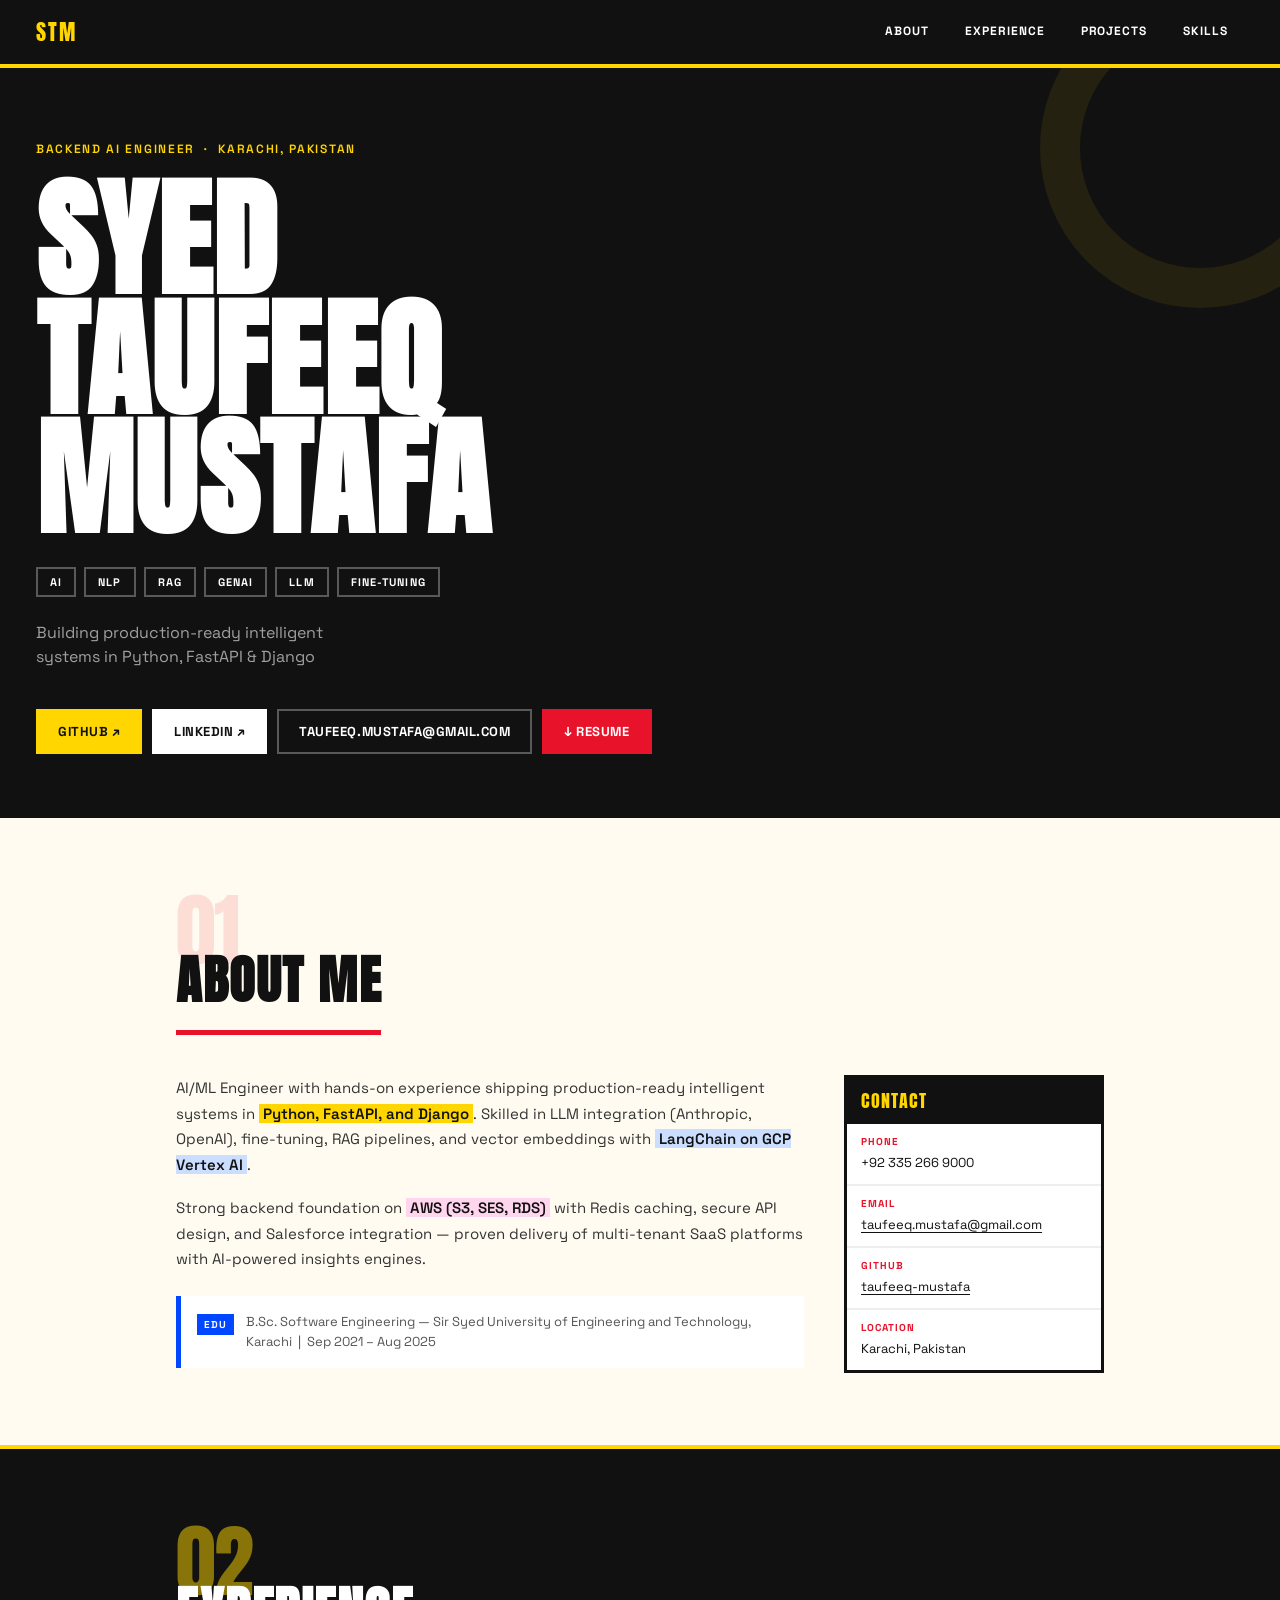
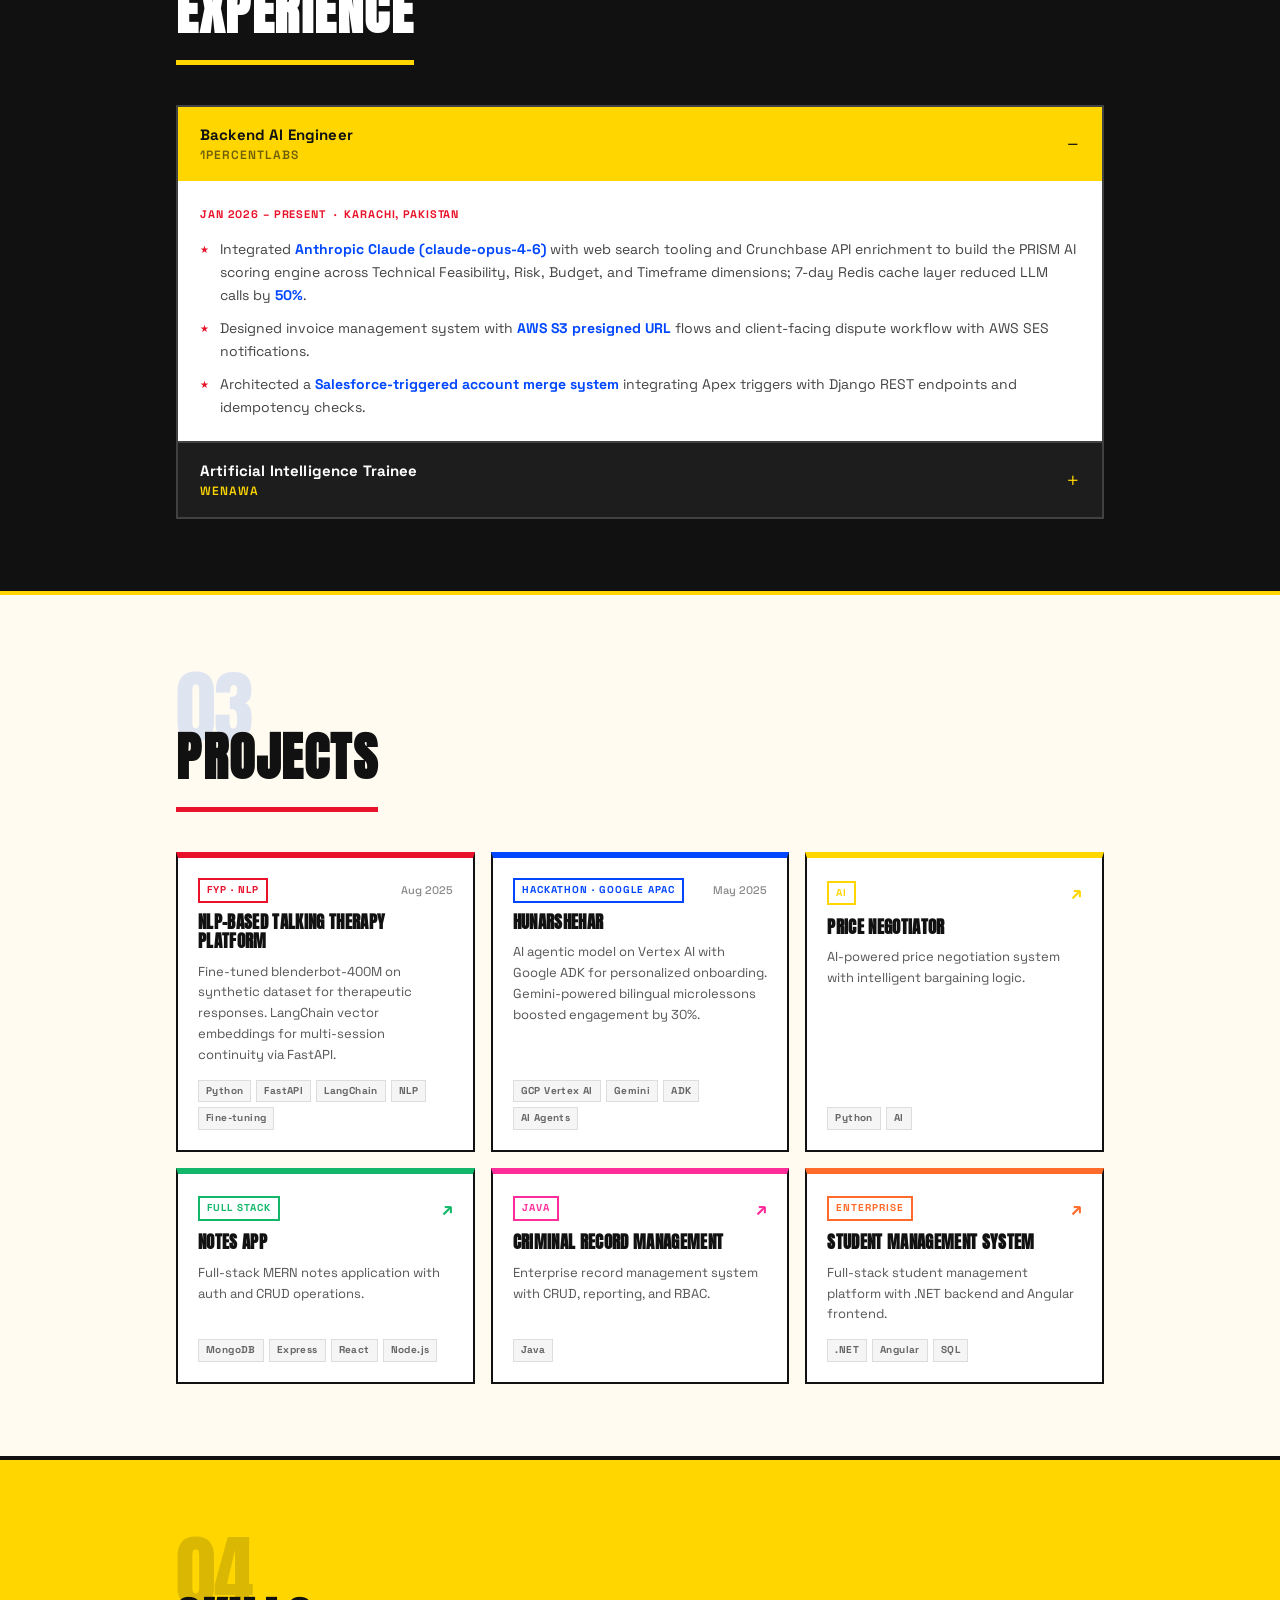
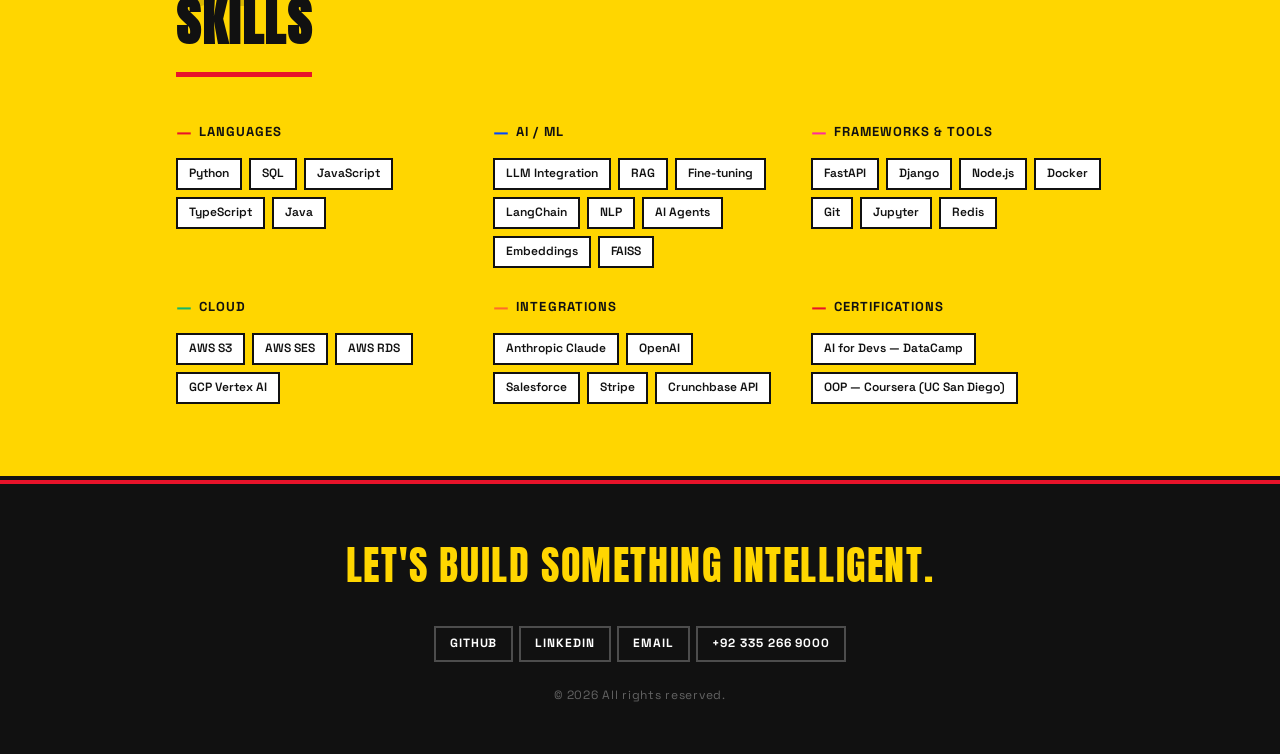
==== commit be841059: "type v3" ====
--- a/index.html
+++ b/index.html
@@ -6,12 +6,12 @@
     <title>Syed Taufeeq Mustafa — AI/ML Engineer</title>
     <link rel="preconnect" href="https://fonts.googleapis.com">
     <link rel="preconnect" href="https://fonts.gstatic.com" crossorigin>
-    <link href="https://fonts.googleapis.com/css2?family=Space+Mono:ital,wght@0,400;0,700;1,400;1,700&display=swap" rel="stylesheet">
+    <link href="https://fonts.googleapis.com/css2?family=Anton&family=Space+Grotesk:wght@400;500;600;700&display=swap" rel="stylesheet">
     <link rel="stylesheet" href="style.css">
 </head>
 <body>
-<div class="page-wrapper">
-
+
+    <!-- NAV -->
     <nav class="nav" id="nav">
         <span class="nav-logo">STM</span>
         <button class="nav-hamburger" id="hamburger" aria-label="Open menu">
@@ -27,60 +27,59 @@
 
     <!-- HERO -->
     <section class="hero">
-        <div class="hero-inner">
-            <p class="hero-label">// Backend AI Engineer</p>
-            <h1 class="hero-name">Syed Taufeeq<br>Mustafa</h1>
-            <p class="hero-sub">AI &nbsp;·&nbsp; NLP &nbsp;·&nbsp; RAG &nbsp;·&nbsp; GenAI &nbsp;·&nbsp; LLM &nbsp;·&nbsp; Fine-tuning</p>
-            <p class="hero-tagline">Building production-ready intelligent systems<br>in Python, FastAPI &amp; Django</p>
-            <div class="hero-actions">
-                <a href="https://github.com/taufeeq-mustafa" target="_blank" class="btn btn--white">GitHub</a>
-                <a href="https://www.linkedin.com/in/s-taufeeq-mustafa-281a13221/" target="_blank" class="btn btn--white">LinkedIn</a>
-                <a href="mailto:taufeeq.mustafa@gmail.com" class="btn btn--outline">taufeeq.mustafa@gmail.com</a>
-                <a href="Taufeeq Resume.pdf" download="Taufeeq_Mustafa_Resume.pdf" class="btn btn--outline">&#8595; Download Resume</a>
-            </div>
+        <div class="hero-eyebrow">Backend AI Engineer &nbsp;·&nbsp; Karachi, Pakistan</div>
+        <h1 class="hero-name">Syed<br>Taufeeq<br>Mustafa</h1>
+        <div class="hero-pills">
+            <span>AI</span><span>NLP</span><span>RAG</span><span>GenAI</span><span>LLM</span><span>Fine-tuning</span>
+        </div>
+        <p class="hero-tagline">Building production-ready intelligent<br>systems in Python, FastAPI &amp; Django</p>
+        <div class="hero-actions">
+            <a href="https://github.com/taufeeq-mustafa" target="_blank" class="btn btn--yellow">GitHub ↗</a>
+            <a href="https://www.linkedin.com/in/s-taufeeq-mustafa-281a13221/" target="_blank" class="btn btn--white">LinkedIn ↗</a>
+            <a href="mailto:taufeeq.mustafa@gmail.com" class="btn btn--ghost">taufeeq.mustafa@gmail.com</a>
+            <a href="Taufeeq Resume.pdf" download="Taufeeq_Mustafa_Resume.pdf" class="btn btn--red">↓ Resume</a>
         </div>
     </section>
 
     <!-- ABOUT -->
     <section id="about" class="section">
         <div class="container">
-            <h2 class="section-title">01. About</h2>
+            <div class="section-label red">01</div>
+            <h2 class="section-heading">About Me</h2>
             <div class="about-grid">
                 <div class="about-text">
                     <p>
                         AI/ML Engineer with hands-on experience shipping production-ready intelligent systems in
-                        <strong>Python, FastAPI, and Django</strong>. Skilled in LLM integration
+                        <mark class="mark-yellow">Python, FastAPI, and Django</mark>. Skilled in LLM integration
                         (Anthropic, OpenAI), fine-tuning, RAG pipelines, and vector embeddings with
-                        <strong>LangChain on GCP Vertex AI</strong>.
+                        <mark class="mark-blue">LangChain on GCP Vertex AI</mark>.
                     </p>
                     <p>
-                        Strong backend foundation on <strong>AWS (S3, SES, RDS)</strong> with Redis
+                        Strong backend foundation on <mark class="mark-pink">AWS (S3, SES, RDS)</mark> with Redis
                         caching, secure API design, and Salesforce integration — proven delivery of multi-tenant
                         SaaS platforms with AI-powered insights engines.
                     </p>
                     <div class="edu-block">
-                        <span class="edu-icon">//</span>
-                        <span>
-                            B.Sc. Software Engineering &mdash; Sir Syed University of Engineering and Technology, Karachi
-                            &nbsp;|&nbsp; Sep 2021 – Aug 2025
-                        </span>
+                        <span class="edu-badge">EDU</span>
+                        <span>B.Sc. Software Engineering — Sir Syed University of Engineering and Technology, Karachi &nbsp;|&nbsp; Sep 2021 – Aug 2025</span>
                     </div>
                 </div>
                 <div class="contact-card">
-                    <div class="contact-row">
-                        <span class="contact-label">phone</span>
+                    <div class="contact-card-header">Contact</div>
+                    <div class="contact-row">
+                        <span class="contact-label">Phone</span>
                         <span>+92 335 266 9000</span>
                     </div>
                     <div class="contact-row">
-                        <span class="contact-label">email</span>
+                        <span class="contact-label">Email</span>
                         <a href="mailto:taufeeq.mustafa@gmail.com">taufeeq.mustafa@gmail.com</a>
                     </div>
                     <div class="contact-row">
-                        <span class="contact-label">github</span>
+                        <span class="contact-label">GitHub</span>
                         <a href="https://github.com/taufeeq-mustafa" target="_blank">taufeeq-mustafa</a>
                     </div>
                     <div class="contact-row">
-                        <span class="contact-label">location</span>
+                        <span class="contact-label">Location</span>
                         <span>Karachi, Pakistan</span>
                     </div>
                 </div>
@@ -89,37 +88,44 @@
     </section>
 
     <!-- EXPERIENCE -->
-    <section id="experience" class="section section--stripe">
-        <div class="container">
-            <h2 class="section-title">02. Experience</h2>
+    <section id="experience" class="section section--dark">
+        <div class="container">
+            <div class="section-label yellow">02</div>
+            <h2 class="section-heading white">Experience</h2>
             <div class="accordion">
 
                 <div class="acc-item open">
                     <button class="acc-header" onclick="toggleAcc(this)">
-                        <span>Backend AI Engineer &nbsp;&mdash;&nbsp; 1PERCENTLABS</span>
+                        <div class="acc-title-wrap">
+                            <span class="acc-role">Backend AI Engineer</span>
+                            <span class="acc-company">1PERCENTLABS</span>
+                        </div>
                         <span class="acc-icon">−</span>
                     </button>
                     <div class="acc-body">
                         <p class="acc-meta">Jan 2026 – Present &nbsp;·&nbsp; Karachi, Pakistan</p>
                         <ul class="bullets">
-                            <li>Integrated <strong>Anthropic Claude (claude-opus-4-6)</strong> with web search tooling and Crunchbase API enrichment to build the PRISM AI scoring engine across Technical Feasibility, Risk, Budget, and Timeframe dimensions; implemented a 7-day Redis cache layer reducing redundant LLM calls by <strong>50%</strong>.</li>
-                            <li>Designed an invoice management system with <strong>AWS S3 presigned URL</strong> upload/download flows and a client-facing dispute workflow with AWS SES email notifications.</li>
-                            <li>Architected a <strong>Salesforce-triggered account merge system</strong> integrating Apex triggers with Django REST endpoints via API-key auth and idempotency checks.</li>
+                            <li>Integrated <strong>Anthropic Claude (claude-opus-4-6)</strong> with web search tooling and Crunchbase API enrichment to build the PRISM AI scoring engine across Technical Feasibility, Risk, Budget, and Timeframe dimensions; 7-day Redis cache layer reduced LLM calls by <strong>50%</strong>.</li>
+                            <li>Designed invoice management system with <strong>AWS S3 presigned URL</strong> flows and client-facing dispute workflow with AWS SES notifications.</li>
+                            <li>Architected a <strong>Salesforce-triggered account merge system</strong> integrating Apex triggers with Django REST endpoints and idempotency checks.</li>
                         </ul>
                     </div>
                 </div>
 
                 <div class="acc-item">
                     <button class="acc-header" onclick="toggleAcc(this)">
-                        <span>Artificial Intelligence Trainee &nbsp;&mdash;&nbsp; WENAWA</span>
+                        <div class="acc-title-wrap">
+                            <span class="acc-role">Artificial Intelligence Trainee</span>
+                            <span class="acc-company">WENAWA</span>
+                        </div>
                         <span class="acc-icon">+</span>
                     </button>
                     <div class="acc-body">
                         <p class="acc-meta">Oct 2025 – Dec 2025 &nbsp;·&nbsp; Karachi, Pakistan</p>
                         <ul class="bullets">
-                            <li>Packaged a <strong>LangChain-based RAG pipeline</strong> (Llama-3 + FAISS vector store) into a FastAPI + Docker microservice handling ~500 daily queries with avg response time under <strong>1.5s</strong>.</li>
-                            <li>Built a Python pipeline (pandas, spaCy, NLTK) ingesting ~50K raw customer reviews to produce a labeled dataset for sentiment-model training.</li>
-                            <li>Performed EDA on <strong>100K+ records</strong> in pandas/matplotlib/seaborn, surfacing class imbalances and data-quality issues.</li>
+                            <li>Packaged a <strong>LangChain RAG pipeline</strong> (Llama-3 + FAISS) into a FastAPI + Docker microservice handling ~500 daily queries under <strong>1.5s</strong> avg response time.</li>
+                            <li>Built Python pipeline (pandas, spaCy, NLTK) ingesting ~50K customer reviews to produce labeled dataset for sentiment-model training.</li>
+                            <li>EDA on <strong>100K+ records</strong> in pandas/matplotlib/seaborn, surfacing class imbalances and data-quality issues.</li>
                         </ul>
                     </div>
                 </div>
@@ -131,79 +137,72 @@
     <!-- PROJECTS -->
     <section id="projects" class="section">
         <div class="container">
-            <h2 class="section-title">03. Projects</h2>
+            <div class="section-label blue">03</div>
+            <h2 class="section-heading">Projects</h2>
             <div class="projects-grid">
 
-                <div class="project-card">
+                <div class="project-card" style="--card-color: #E8132A;">
                     <div class="project-top">
                         <span class="project-tag">FYP · NLP</span>
                         <span class="project-date">Aug 2025</span>
                     </div>
                     <h3>NLP-Based Talking Therapy Platform</h3>
-                    <p>Fine-tuned facebook/blenderbot-400M-distill on a synthetic dataset for therapeutic responses. Integrated LangChain vector store embeddings for context-aware multi-session continuity via FastAPI.</p>
+                    <p>Fine-tuned blenderbot-400M on synthetic dataset for therapeutic responses. LangChain vector embeddings for multi-session continuity via FastAPI.</p>
                     <div class="stack-tags">
-                        <span>Python</span><span>FastAPI</span><span>LangChain</span><span>NLP</span><span>Fine-tuning</span><span>HuggingFace</span>
-                    </div>
-                </div>
-
-                <div class="project-card">
+                        <span>Python</span><span>FastAPI</span><span>LangChain</span><span>NLP</span><span>Fine-tuning</span>
+                    </div>
+                </div>
+
+                <div class="project-card" style="--card-color: #0047FF;">
                     <div class="project-top">
                         <span class="project-tag">Hackathon · Google APAC</span>
                         <span class="project-date">May 2025</span>
                     </div>
                     <h3>HunarShehar</h3>
-                    <p>Deployed AI agentic model on Google Vertex AI with the Google Agent Development Kit for personalized onboarding. Built Gemini-powered bilingual microlessons and role-play simulations, enhancing engagement by 30%.</p>
+                    <p>AI agentic model on Vertex AI with Google ADK for personalized onboarding. Gemini-powered bilingual microlessons boosted engagement by 30%.</p>
                     <div class="stack-tags">
                         <span>GCP Vertex AI</span><span>Gemini</span><span>ADK</span><span>AI Agents</span>
                     </div>
                 </div>
 
-                <div class="project-card">
+                <div class="project-card" style="--card-color: #FFD600;">
                     <div class="project-top">
                         <span class="project-tag">AI</span>
                         <a href="https://github.com/taufeeq-mustafa/Price-Negotiator" target="_blank" class="project-link">↗</a>
                     </div>
                     <h3>Price Negotiator</h3>
                     <p>AI-powered price negotiation system with intelligent bargaining logic.</p>
-                    <div class="stack-tags">
-                        <span>Python</span><span>AI</span>
-                    </div>
-                </div>
-
-                <div class="project-card">
+                    <div class="stack-tags"><span>Python</span><span>AI</span></div>
+                </div>
+
+                <div class="project-card" style="--card-color: #12B76A;">
                     <div class="project-top">
                         <span class="project-tag">Full Stack</span>
                         <a href="https://github.com/taufeeq-mustafa/Notes-App" target="_blank" class="project-link">↗</a>
                     </div>
                     <h3>Notes App</h3>
-                    <p>Full-stack notes application on the MERN stack with authentication and CRUD operations.</p>
-                    <div class="stack-tags">
-                        <span>MongoDB</span><span>Express</span><span>React</span><span>Node.js</span>
-                    </div>
-                </div>
-
-                <div class="project-card">
+                    <p>Full-stack MERN notes application with auth and CRUD operations.</p>
+                    <div class="stack-tags"><span>MongoDB</span><span>Express</span><span>React</span><span>Node.js</span></div>
+                </div>
+
+                <div class="project-card" style="--card-color: #FF2D9A;">
                     <div class="project-top">
                         <span class="project-tag">Java</span>
                         <a href="https://github.com/taufeeq-mustafa/Criminal-Record-Management-System" target="_blank" class="project-link">↗</a>
                     </div>
                     <h3>Criminal Record Management</h3>
-                    <p>Enterprise record management system with CRUD, reporting, and role-based access control.</p>
-                    <div class="stack-tags">
-                        <span>Java</span>
-                    </div>
-                </div>
-
-                <div class="project-card">
+                    <p>Enterprise record management system with CRUD, reporting, and RBAC.</p>
+                    <div class="stack-tags"><span>Java</span></div>
+                </div>
+
+                <div class="project-card" style="--card-color: #FF6B2B;">
                     <div class="project-top">
                         <span class="project-tag">Enterprise</span>
                         <a href="https://github.com/taufeeq-mustafa/DotNet-CRUD" target="_blank" class="project-link">↗</a>
                     </div>
                     <h3>Student Management System</h3>
                     <p>Full-stack student management platform with .NET backend and Angular frontend.</p>
-                    <div class="stack-tags">
-                        <span>.NET</span><span>Angular</span><span>SQL</span>
-                    </div>
+                    <div class="stack-tags"><span>.NET</span><span>Angular</span><span>SQL</span></div>
                 </div>
 
             </div>
@@ -211,48 +210,49 @@
     </section>
 
     <!-- SKILLS -->
-    <section id="skills" class="section section--stripe">
-        <div class="container">
-            <h2 class="section-title">04. Skills</h2>
+    <section id="skills" class="section section--yellow">
+        <div class="container">
+            <div class="section-label dark">04</div>
+            <h2 class="section-heading">Skills</h2>
             <div class="skills-grid">
 
                 <div class="skill-group">
-                    <h4>Languages</h4>
+                    <h4><span class="skill-num red">—</span> Languages</h4>
                     <div class="skill-tags">
                         <span>Python</span><span>SQL</span><span>JavaScript</span><span>TypeScript</span><span>Java</span>
                     </div>
                 </div>
 
                 <div class="skill-group">
-                    <h4>AI / ML</h4>
+                    <h4><span class="skill-num blue">—</span> AI / ML</h4>
                     <div class="skill-tags">
                         <span>LLM Integration</span><span>RAG</span><span>Fine-tuning</span><span>LangChain</span><span>NLP</span><span>AI Agents</span><span>Embeddings</span><span>FAISS</span>
                     </div>
                 </div>
 
                 <div class="skill-group">
-                    <h4>Frameworks &amp; Tools</h4>
+                    <h4><span class="skill-num pink">—</span> Frameworks &amp; Tools</h4>
                     <div class="skill-tags">
                         <span>FastAPI</span><span>Django</span><span>Node.js</span><span>Docker</span><span>Git</span><span>Jupyter</span><span>Redis</span>
                     </div>
                 </div>
 
                 <div class="skill-group">
-                    <h4>Cloud</h4>
+                    <h4><span class="skill-num green">—</span> Cloud</h4>
                     <div class="skill-tags">
                         <span>AWS S3</span><span>AWS SES</span><span>AWS RDS</span><span>GCP Vertex AI</span>
                     </div>
                 </div>
 
                 <div class="skill-group">
-                    <h4>Integrations</h4>
+                    <h4><span class="skill-num orange">—</span> Integrations</h4>
                     <div class="skill-tags">
                         <span>Anthropic Claude</span><span>OpenAI</span><span>Salesforce</span><span>Stripe</span><span>Crunchbase API</span>
                     </div>
                 </div>
 
                 <div class="skill-group">
-                    <h4>Certifications</h4>
+                    <h4><span class="skill-num red">—</span> Certifications</h4>
                     <div class="skill-tags">
                         <span>AI for Devs — DataCamp</span><span>OOP — Coursera (UC San Diego)</span>
                     </div>
@@ -264,16 +264,18 @@
 
     <!-- FOOTER -->
     <footer class="footer">
-        <div class="footer-links">
-            <a href="https://github.com/taufeeq-mustafa" target="_blank">GitHub</a>
-            <a href="https://www.linkedin.com/in/s-taufeeq-mustafa-281a13221/" target="_blank">LinkedIn</a>
-            <a href="mailto:taufeeq.mustafa@gmail.com">Email</a>
-            <a href="tel:+923352669000">+92 335 266 9000</a>
-        </div>
-        <p class="footer-copy">&copy; 2026 All rights reserved.</p>
+        <div class="footer-inner">
+            <p class="footer-tagline">Let's build something intelligent.</p>
+            <div class="footer-links">
+                <a href="https://github.com/taufeeq-mustafa" target="_blank">GitHub</a>
+                <a href="https://www.linkedin.com/in/s-taufeeq-mustafa-281a13221/" target="_blank">LinkedIn</a>
+                <a href="mailto:taufeeq.mustafa@gmail.com">Email</a>
+                <a href="tel:+923352669000">+92 335 266 9000</a>
+            </div>
+            <p class="footer-copy">© 2026 All rights reserved.</p>
+        </div>
     </footer>
 
-</div><!-- end page-wrapper -->
-<script src="script.js"></script>
+    <script src="script.js"></script>
 </body>
 </html>
--- a/style.css
+++ b/style.css
@@ -1,87 +1,67 @@
 /* =============================================
-   NEO-BRUTALIST THEME
+   POP PAMPHLET THEME
    Syed Taufeeq Mustafa Portfolio
    ============================================= */
 
 :root {
-    --blue:       #2020EE;
-    --blue-dark:  #1515BB;
-    --white:      #FFFFFF;
-    --bg:         #F0F0F0;
-    --text:       #111111;
-    --text-dim:   #444444;
-    --border:     3px solid #2020EE;
-    --font:       'Space Mono', monospace;
+    --black:  #111111;
+    --cream:  #FFFBF0;
+    --white:  #FFFFFF;
+    --red:    #E8132A;
+    --yellow: #FFD600;
+    --blue:   #0047FF;
+    --green:  #12B76A;
+    --pink:   #FF2D9A;
+    --orange: #FF6B2B;
+    --font-display: 'Anton', sans-serif;
+    --font-body:    'Space Grotesk', sans-serif;
 }
 
 *, *::before, *::after { box-sizing: border-box; margin: 0; padding: 0; }
 html { scroll-behavior: smooth; }
 
-/* ── Diagonal stripe body ── */
 body {
-    font-family: var(--font);
-    font-size: 14px;
-    line-height: 1.7;
-    background: repeating-linear-gradient(
-        -45deg,
-        #2020EE 0px,
-        #2020EE 8px,
-        #ffffff 8px,
-        #ffffff 22px
-    );
-    padding: 20px;
-    min-height: 100vh;
-}
-
-/* ── Page wrapper (the white "paper") ── */
-.page-wrapper {
-    max-width: 960px;
-    margin: 0 auto;
-    background: var(--bg);
-    border: var(--border);
-    outline: 4px solid var(--white);
-    outline-offset: -7px;
-}
-
-a {
-    color: var(--blue);
-    text-decoration: underline;
-    text-underline-offset: 3px;
-}
-a:hover { color: var(--blue-dark); }
-
-strong { color: var(--text); }
-
-.container { padding: 0 36px; }
+    background: var(--cream);
+    color: var(--black);
+    font-family: var(--font-body);
+    font-size: 15px;
+    line-height: 1.65;
+    -webkit-font-smoothing: antialiased;
+}
+
+a { color: var(--black); text-decoration: underline; text-underline-offset: 3px; }
+a:hover { color: var(--blue); }
+
+.container { max-width: 1000px; margin: 0 auto; padding: 0 36px; }
+
+/* ── Highlight marks ── */
+.mark-yellow { background: var(--yellow); padding: 0 4px; font-weight: 600; color: var(--black); }
+.mark-blue   { background: #CCDEFF;       padding: 0 4px; font-weight: 600; color: var(--black); }
+.mark-pink   { background: #FFD6EE;       padding: 0 4px; font-weight: 600; color: var(--black); }
 
 /* ============================================================
    NAV
    ============================================================ */
 .nav {
-    display: flex;
-    align-items: center;
-    justify-content: space-between;
-    padding: 16px 28px;
-    background: var(--blue);
     position: sticky;
     top: 0;
     z-index: 100;
-    border-bottom: 3px solid var(--white);
+    display: flex;
+    align-items: center;
+    justify-content: space-between;
+    padding: 14px 36px;
+    background: var(--black);
+    border-bottom: 4px solid var(--yellow);
 }
 
 .nav-logo {
-    font-size: 18px;
-    font-weight: 700;
-    font-style: italic;
-    color: var(--white);
-    letter-spacing: 0.06em;
-    text-decoration: none;
-}
-
-.nav-links {
-    display: flex;
-    gap: 0;
-}
+    font-family: var(--font-display);
+    font-size: 22px;
+    color: var(--yellow);
+    letter-spacing: 0.08em;
+}
+
+.nav-links { display: flex; gap: 4px; }
 
 .nav-links a {
     color: var(--white);
@@ -90,12 +70,15 @@
     letter-spacing: 0.08em;
     text-transform: uppercase;
     text-decoration: none;
-    padding: 6px 16px;
-    border-left: 2px solid rgba(255,255,255,0.3);
-    transition: background 0.15s;
-}
-.nav-links a:first-child { border-left: none; }
-.nav-links a:hover { background: rgba(255,255,255,0.15); }
+    padding: 6px 14px;
+    border: 2px solid transparent;
+    transition: all 0.15s;
+}
+.nav-links a:hover {
+    background: var(--yellow);
+    color: var(--black);
+    border-color: var(--yellow);
+}
 
 /* Hamburger */
 .nav-hamburger {
@@ -104,17 +87,11 @@
     justify-content: center;
     gap: 5px;
     background: none;
-    border: 2px solid var(--white);
+    border: 2px solid var(--yellow);
     cursor: pointer;
     padding: 6px 8px;
 }
-.nav-hamburger span {
-    display: block;
-    width: 20px;
-    height: 2px;
-    background: var(--white);
-    transition: all 0.25s;
-}
+.nav-hamburger span { display: block; width: 20px; height: 2px; background: var(--yellow); transition: all 0.25s; }
 .nav-hamburger.open span:nth-child(1) { transform: translateY(7px) rotate(45deg); }
 .nav-hamburger.open span:nth-child(2) { opacity: 0; }
 .nav-hamburger.open span:nth-child(3) { transform: translateY(-7px) rotate(-45deg); }
@@ -123,116 +100,148 @@
    HERO
    ============================================================ */
 .hero {
-    background: var(--blue);
-    padding: 64px 36px 56px;
-    border-bottom: var(--border);
-}
-
-.hero-inner { max-width: 700px; }
-
-.hero-label {
+    background: var(--black);
+    padding: 72px 36px 64px;
+    position: relative;
+    overflow: hidden;
+}
+
+/* decorative circle */
+.hero::before {
+    content: '';
+    position: absolute;
+    top: -80px; right: -80px;
+    width: 320px; height: 320px;
+    border-radius: 50%;
+    border: 40px solid var(--yellow);
+    opacity: 0.08;
+}
+
+.hero-eyebrow {
     font-size: 12px;
-    font-weight: 400;
-    color: rgba(255,255,255,0.7);
+    font-weight: 600;
+    letter-spacing: 0.14em;
+    text-transform: uppercase;
+    color: var(--yellow);
+    margin-bottom: 20px;
+}
+
+.hero-name {
+    font-family: var(--font-display);
+    font-size: clamp(60px, 11vw, 130px);
+    line-height: 0.92;
+    color: var(--white);
+    letter-spacing: 0.01em;
+    margin-bottom: 28px;
+    text-transform: uppercase;
+}
+
+.hero-name span.line-accent { color: var(--yellow); }
+
+.hero-pills {
+    display: flex;
+    flex-wrap: wrap;
+    gap: 8px;
+    margin-bottom: 24px;
+}
+
+.hero-pills span {
+    font-size: 11px;
+    font-weight: 700;
     letter-spacing: 0.1em;
-    margin-bottom: 18px;
-}
-
-.hero-name {
-    font-size: clamp(36px, 6vw, 68px);
-    font-weight: 700;
-    font-style: italic;
+    text-transform: uppercase;
+    background: transparent;
+    border: 2px solid rgba(255,255,255,0.3);
     color: var(--white);
-    line-height: 1.05;
-    letter-spacing: -0.01em;
-    margin-bottom: 22px;
-}
-
-.hero-sub {
-    font-size: 12px;
-    font-weight: 400;
-    color: rgba(255,255,255,0.8);
-    letter-spacing: 0.1em;
-    margin-bottom: 12px;
+    padding: 4px 12px;
 }
 
 .hero-tagline {
-    font-size: 14px;
-    color: rgba(255,255,255,0.75);
-    margin-bottom: 36px;
-    line-height: 1.6;
-}
-
-.hero-actions {
-    display: flex;
-    flex-wrap: wrap;
-    gap: 10px;
-}
-
-/* ── Buttons ── */
+    font-size: 16px;
+    color: rgba(255,255,255,0.6);
+    margin-bottom: 40px;
+    line-height: 1.5;
+}
+
+.hero-actions { display: flex; flex-wrap: wrap; gap: 10px; }
+
+/* Buttons */
 .btn {
     display: inline-block;
-    font-family: var(--font);
-    font-size: 12px;
-    font-weight: 700;
-    letter-spacing: 0.06em;
-    padding: 9px 18px;
+    font-family: var(--font-body);
+    font-size: 13px;
+    font-weight: 700;
+    letter-spacing: 0.04em;
+    text-transform: uppercase;
+    padding: 10px 20px;
+    border: 2px solid;
     cursor: pointer;
     text-decoration: none;
-    transition: background 0.15s, color 0.15s;
-    border: 2px solid;
-}
-
-.btn--white {
-    background: var(--white);
-    color: var(--blue);
-    border-color: var(--white);
-}
-.btn--white:hover {
-    background: var(--blue-dark);
-    color: var(--white);
-    border-color: var(--white);
-}
-
-.btn--outline {
-    background: transparent;
-    color: var(--white);
-    border-color: rgba(255,255,255,0.6);
-}
-.btn--outline:hover {
-    background: var(--white);
-    color: var(--blue);
-    border-color: var(--white);
-}
-
-/* ============================================================
-   SECTIONS
-   ============================================================ */
-.section { padding: 52px 0; }
-
-.section--stripe {
-    background: repeating-linear-gradient(
-        -45deg,
-        #e8e8f8 0px,
-        #e8e8f8 4px,
-        #f0f0f0 4px,
-        #f0f0f0 14px
-    );
-    border-top: var(--border);
-    border-bottom: var(--border);
-}
-
-.section-title {
-    font-size: 22px;
-    font-weight: 700;
-    font-style: italic;
-    color: var(--white);
-    background: var(--blue);
+    transition: all 0.15s;
+}
+
+.btn--yellow { background: var(--yellow); color: var(--black); border-color: var(--yellow); }
+.btn--yellow:hover { background: var(--black); color: var(--yellow); }
+
+.btn--white { background: var(--white); color: var(--black); border-color: var(--white); }
+.btn--white:hover { background: transparent; color: var(--white); }
+
+.btn--red { background: var(--red); color: var(--white); border-color: var(--red); }
+.btn--red:hover { background: transparent; color: var(--red); border-color: var(--red); }
+
+.btn--ghost { background: transparent; color: var(--white); border-color: rgba(255,255,255,0.3); }
+.btn--ghost:hover { border-color: var(--white); }
+
+/* ============================================================
+   SECTION LABELS & HEADINGS
+   ============================================================ */
+.section { padding: 72px 0; }
+
+.section--dark {
+    background: var(--black);
+    border-top: 4px solid var(--yellow);
+    border-bottom: 4px solid var(--yellow);
+}
+
+.section--yellow {
+    background: var(--yellow);
+    border-top: 4px solid var(--black);
+    border-bottom: 4px solid var(--black);
+}
+
+.section-label {
+    font-family: var(--font-display);
+    font-size: 80px;
+    line-height: 1;
+    letter-spacing: -0.02em;
+    opacity: 0.12;
+    margin-bottom: -32px;
+    user-select: none;
+}
+.section-label.red    { color: var(--red); }
+.section-label.yellow { color: var(--yellow); opacity: 0.5; }
+.section-label.blue   { color: var(--blue); }
+.section-label.dark   { color: var(--black); opacity: 0.15; }
+
+.section-heading {
+    font-family: var(--font-display);
+    font-size: clamp(32px, 5vw, 52px);
+    letter-spacing: 0.03em;
+    text-transform: uppercase;
+    color: var(--black);
+    margin-bottom: 40px;
+    position: relative;
     display: inline-block;
-    padding: 6px 16px;
-    margin-bottom: 36px;
-    letter-spacing: 0.02em;
-}
+}
+.section-heading::after {
+    content: '';
+    display: block;
+    height: 5px;
+    background: var(--red);
+    margin-top: 6px;
+}
+.section-heading.white { color: var(--white); }
+.section-heading.white::after { background: var(--yellow); }
 
 /* ============================================================
    ABOUT
@@ -240,48 +249,62 @@
 .about-grid {
     display: grid;
     grid-template-columns: 1fr 260px;
-    gap: 32px;
+    gap: 40px;
     align-items: start;
 }
 
 .about-text p {
-    color: var(--text-dim);
-    margin-bottom: 16px;
+    font-size: 15px;
+    color: #333;
+    margin-bottom: 18px;
+    line-height: 1.7;
+}
+
+.edu-block {
+    display: flex;
+    align-items: flex-start;
+    gap: 12px;
+    margin-top: 24px;
+    padding: 16px;
+    border-left: 5px solid var(--blue);
+    background: var(--white);
     font-size: 13px;
-}
-
-.about-text strong { color: var(--blue); }
-
-.edu-block {
-    display: flex;
-    gap: 10px;
-    align-items: flex-start;
-    margin-top: 24px;
-    padding: 14px;
-    border: 2px solid var(--blue);
+    color: #555;
+    line-height: 1.55;
+}
+
+.edu-badge {
+    background: var(--blue);
+    color: var(--white);
+    font-size: 10px;
+    font-weight: 700;
+    letter-spacing: 0.1em;
+    padding: 3px 7px;
+    flex-shrink: 0;
+    margin-top: 2px;
+}
+
+.contact-card {
+    border: 3px solid var(--black);
     background: var(--white);
-    font-size: 12px;
-    color: var(--text-dim);
-    line-height: 1.5;
-}
-
-.edu-icon {
-    color: var(--blue);
-    font-weight: 700;
-    flex-shrink: 0;
-}
-
-.contact-card {
-    border: 2px solid var(--blue);
-    background: var(--white);
+}
+
+.contact-card-header {
+    font-family: var(--font-display);
+    font-size: 18px;
+    letter-spacing: 0.06em;
+    background: var(--black);
+    color: var(--yellow);
+    padding: 8px 14px;
+    text-transform: uppercase;
 }
 
 .contact-row {
     display: flex;
     flex-direction: column;
     padding: 10px 14px;
-    border-bottom: 2px solid var(--blue);
-    font-size: 12px;
+    border-bottom: 2px solid #eee;
+    font-size: 13px;
     gap: 2px;
 }
 .contact-row:last-child { border-bottom: none; }
@@ -291,319 +314,275 @@
     font-weight: 700;
     text-transform: uppercase;
     letter-spacing: 0.1em;
-    color: var(--blue);
-}
-
-.contact-row a {
-    color: var(--text);
-    font-size: 12px;
-    text-decoration: none;
-    word-break: break-all;
-}
+    color: var(--red);
+}
+
+.contact-row a { color: var(--black); font-size: 13px; word-break: break-all; }
 .contact-row a:hover { color: var(--blue); }
 
 /* ============================================================
    ACCORDION (Experience)
    ============================================================ */
-.accordion {
-    display: flex;
-    flex-direction: column;
-    gap: 0;
-    border: 2px solid var(--blue);
-}
-
-.acc-item { border-bottom: 2px solid var(--blue); }
-.acc-item:last-child { border-bottom: none; }
+.accordion { display: flex; flex-direction: column; gap: 0; }
+
+.acc-item {
+    border: 2px solid rgba(255,255,255,0.2);
+    border-top: none;
+}
+.acc-item:first-child { border-top: 2px solid rgba(255,255,255,0.2); }
 
 .acc-header {
     width: 100%;
     display: flex;
     justify-content: space-between;
     align-items: center;
-    padding: 16px 20px;
-    background: var(--bg);
+    padding: 18px 22px;
+    background: rgba(255,255,255,0.05);
     border: none;
     cursor: pointer;
-    font-family: var(--font);
-    font-size: 13px;
-    font-weight: 700;
-    color: var(--blue);
+    font-family: var(--font-body);
     text-align: left;
-    transition: background 0.15s, color 0.15s;
+    transition: background 0.15s;
     gap: 12px;
 }
 
-.acc-header:hover {
-    background: var(--blue);
+.acc-header:hover { background: rgba(255,255,255,0.1); }
+
+.acc-item.open .acc-header {
+    background: var(--yellow);
+}
+
+.acc-title-wrap { display: flex; flex-direction: column; gap: 3px; }
+
+.acc-role {
+    font-size: 15px;
+    font-weight: 700;
     color: var(--white);
-}
+    letter-spacing: 0.01em;
+}
+
+.acc-company {
+    font-size: 12px;
+    font-weight: 600;
+    color: var(--yellow);
+    letter-spacing: 0.08em;
+    text-transform: uppercase;
+}
+
+.acc-item.open .acc-role   { color: var(--black); }
+.acc-item.open .acc-company { color: var(--black); opacity: 0.6; }
 
 .acc-icon {
-    font-size: 18px;
+    font-size: 22px;
+    color: var(--yellow);
     flex-shrink: 0;
     line-height: 1;
-}
-
-/* Open state */
-.acc-item.open .acc-header {
-    background: var(--blue);
-    color: var(--white);
-}
+    font-weight: 300;
+}
+.acc-item.open .acc-icon { color: var(--black); }
 
 .acc-body {
     display: none;
-    padding: 20px;
+    padding: 22px;
     background: var(--white);
-    border-top: 2px solid var(--blue);
-}
-
+    border-top: 2px solid rgba(255,255,255,0.15);
+}
 .acc-item.open .acc-body { display: block; }
 
 .acc-meta {
     font-size: 11px;
-    color: var(--blue);
-    font-weight: 700;
-    letter-spacing: 0.06em;
+    font-weight: 700;
+    color: var(--red);
+    letter-spacing: 0.08em;
+    text-transform: uppercase;
     margin-bottom: 14px;
-    text-transform: uppercase;
-}
-
-.bullets {
-    list-style: none;
-    display: flex;
-    flex-direction: column;
-    gap: 10px;
-}
+}
+
+.bullets { list-style: none; display: flex; flex-direction: column; gap: 10px; }
 
 .bullets li {
     position: relative;
     padding-left: 20px;
-    font-size: 13px;
-    color: var(--text-dim);
+    font-size: 14px;
+    color: #444;
     line-height: 1.65;
 }
 
 .bullets li::before {
-    content: '>';
+    content: '★';
     position: absolute;
     left: 0;
-    color: var(--blue);
-    font-weight: 700;
-}
-
-.bullets strong { color: var(--blue); font-style: italic; }
+    color: var(--red);
+    font-size: 10px;
+    top: 4px;
+}
+
+.bullets strong { color: var(--blue); font-weight: 700; }
 
 /* ============================================================
    PROJECTS
    ============================================================ */
 .projects-grid {
     display: grid;
-    grid-template-columns: repeat(2, 1fr);
-    gap: 0;
-    border: 2px solid var(--blue);
+    grid-template-columns: repeat(3, 1fr);
+    gap: 16px;
 }
 
 .project-card {
-    padding: 22px;
-    border-right: 2px solid var(--blue);
-    border-bottom: 2px solid var(--blue);
     background: var(--white);
+    border: 2px solid var(--black);
+    border-top: 6px solid var(--card-color, var(--red));
+    padding: 20px;
     display: flex;
     flex-direction: column;
     gap: 10px;
-    transition: background 0.15s, color 0.15s;
-}
-
-.project-card:nth-child(2n) { border-right: none; }
-.project-card:nth-last-child(-n+2) { border-bottom: none; }
-.project-card:last-child:nth-child(odd) { border-right: none; border-bottom: none; }
+    transition: transform 0.15s, box-shadow 0.15s;
+}
 
 .project-card:hover {
-    background: var(--blue);
-    color: var(--white);
-}
-
-.project-card:hover h3 { color: var(--white); }
-.project-card:hover p { color: rgba(255,255,255,0.8); }
-.project-card:hover .project-tag { background: rgba(255,255,255,0.2); color: var(--white); border-color: rgba(255,255,255,0.4); }
-.project-card:hover .stack-tags span { border-color: rgba(255,255,255,0.4); color: rgba(255,255,255,0.8); }
-.project-card:hover .project-date { color: rgba(255,255,255,0.6); }
-.project-card:hover .project-link { color: var(--white); }
-
-.project-top {
-    display: flex;
-    justify-content: space-between;
-    align-items: center;
-}
+    transform: translateY(-4px);
+    box-shadow: 4px 4px 0 var(--card-color, var(--red));
+}
+
+.project-top { display: flex; justify-content: space-between; align-items: center; }
 
 .project-tag {
     font-size: 10px;
     font-weight: 700;
     letter-spacing: 0.1em;
     text-transform: uppercase;
-    color: var(--blue);
-    border: 2px solid var(--blue);
-    padding: 2px 8px;
-    background: var(--bg);
-}
-
-.project-date {
-    font-size: 11px;
-    color: var(--text-dim);
-}
-
-.project-link {
-    font-size: 16px;
-    color: var(--blue);
-    text-decoration: none;
-    font-weight: 700;
-}
+    color: var(--card-color, var(--red));
+    background: transparent;
+    border: 2px solid var(--card-color, var(--red));
+    padding: 2px 7px;
+}
+
+.project-date { font-size: 11px; color: #888; font-weight: 500; }
+
+.project-link { font-size: 18px; color: var(--card-color, var(--red)); text-decoration: none; font-weight: 700; }
+.project-link:hover { opacity: 0.7; }
 
 .project-card h3 {
-    font-size: 14px;
-    font-weight: 700;
-    font-style: italic;
-    color: var(--text);
-}
-
-.project-card p {
+    font-family: var(--font-display);
+    font-size: 17px;
+    letter-spacing: 0.02em;
+    text-transform: uppercase;
+    color: var(--black);
+    line-height: 1.15;
+}
+
+.project-card p { font-size: 13px; color: #555; line-height: 1.6; flex-grow: 1; }
+
+.stack-tags { display: flex; flex-wrap: wrap; gap: 5px; margin-top: auto; padding-top: 4px; }
+
+.stack-tags span {
+    font-size: 10px;
+    font-weight: 700;
+    color: #666;
+    background: #f5f5f5;
+    border: 1px solid #ddd;
+    padding: 2px 7px;
+    letter-spacing: 0.04em;
+}
+
+/* ============================================================
+   SKILLS
+   ============================================================ */
+.skills-grid {
+    display: grid;
+    grid-template-columns: repeat(3, 1fr);
+    gap: 24px;
+}
+
+.skill-num { font-weight: 900; margin-right: 6px; font-size: 18px; }
+.skill-num.red    { color: var(--red); }
+.skill-num.blue   { color: var(--blue); }
+.skill-num.pink   { color: var(--pink); }
+.skill-num.green  { color: var(--green); }
+.skill-num.orange { color: var(--orange); }
+
+.skill-group h4 {
+    font-size: 13px;
+    font-weight: 700;
+    text-transform: uppercase;
+    letter-spacing: 0.08em;
+    color: var(--black);
+    margin-bottom: 12px;
+    display: flex;
+    align-items: center;
+}
+
+.skill-tags { display: flex; flex-wrap: wrap; gap: 7px; }
+
+.skill-tags span {
     font-size: 12px;
-    color: var(--text-dim);
-    line-height: 1.6;
-    flex-grow: 1;
-}
-
-.stack-tags {
-    display: flex;
+    font-weight: 600;
+    color: var(--black);
+    background: var(--white);
+    border: 2px solid var(--black);
+    padding: 4px 11px;
+    cursor: default;
+    transition: all 0.12s;
+}
+
+.skill-tags span:hover {
+    background: var(--black);
+    color: var(--yellow);
+}
+
+/* ============================================================
+   FOOTER
+   ============================================================ */
+.footer {
+    background: var(--black);
+    border-top: 4px solid var(--red);
+    padding: 48px 36px;
+    text-align: center;
+}
+
+.footer-tagline {
+    font-family: var(--font-display);
+    font-size: clamp(22px, 4vw, 40px);
+    color: var(--yellow);
+    letter-spacing: 0.04em;
+    text-transform: uppercase;
+    margin-bottom: 28px;
+}
+
+.footer-links {
+    display: flex;
+    justify-content: center;
     flex-wrap: wrap;
     gap: 6px;
-    margin-top: auto;
-    padding-top: 4px;
-}
-
-.stack-tags span {
-    font-size: 10px;
-    font-weight: 700;
-    color: var(--text-dim);
-    border: 1px solid #aaaaaa;
-    padding: 2px 7px;
-    letter-spacing: 0.04em;
-}
-
-/* ============================================================
-   SKILLS
-   ============================================================ */
-.skills-grid {
-    display: grid;
-    grid-template-columns: repeat(2, 1fr);
-    gap: 0;
-    border: 2px solid var(--blue);
-    background: var(--blue);
-}
-
-.skill-group {
-    padding: 20px;
-    background: var(--white);
-    border-right: 2px solid var(--blue);
-    border-bottom: 2px solid var(--blue);
-}
-
-.skill-group:nth-child(2n) { border-right: none; }
-.skill-group:nth-last-child(-n+2) { border-bottom: none; }
-
-.skill-group h4 {
-    font-size: 11px;
-    font-weight: 700;
-    letter-spacing: 0.12em;
-    text-transform: uppercase;
-    color: var(--white);
-    background: var(--blue);
-    display: inline-block;
-    padding: 2px 8px;
-    margin-bottom: 14px;
-}
-
-.skill-tags {
-    display: flex;
-    flex-wrap: wrap;
-    gap: 7px;
-}
-
-.skill-tags span {
-    font-size: 11px;
-    font-weight: 700;
-    color: var(--blue);
-    background: var(--bg);
-    border: 2px solid var(--blue);
-    padding: 3px 10px;
-    cursor: default;
-    transition: background 0.15s, color 0.15s;
-}
-
-.skill-tags span:hover {
-    background: var(--blue);
-    color: var(--white);
-}
-
-/* ============================================================
-   FOOTER
-   ============================================================ */
-.footer {
-    background: var(--blue);
-    border-top: var(--border);
-    padding: 28px 36px;
-    display: flex;
-    align-items: center;
-    justify-content: space-between;
-    flex-wrap: wrap;
-    gap: 14px;
-}
-
-.footer-links {
-    display: flex;
-    gap: 0;
+    margin-bottom: 24px;
 }
 
 .footer-links a {
     color: var(--white);
     font-size: 12px;
     font-weight: 700;
+    text-transform: uppercase;
+    letter-spacing: 0.08em;
     text-decoration: none;
-    padding: 4px 14px;
-    border-right: 2px solid rgba(255,255,255,0.4);
-    transition: background 0.15s;
-}
-.footer-links a:first-child { padding-left: 0; }
-.footer-links a:last-child { border-right: none; }
-.footer-links a:hover { color: rgba(255,255,255,0.65); }
-
-.footer-copy {
-    font-size: 11px;
-    color: rgba(255,255,255,0.6);
-    letter-spacing: 0.04em;
-}
+    border: 2px solid rgba(255,255,255,0.25);
+    padding: 6px 14px;
+    transition: all 0.15s;
+}
+.footer-links a:hover { background: var(--yellow); color: var(--black); border-color: var(--yellow); }
+
+.footer-copy { font-size: 12px; color: rgba(255,255,255,0.35); letter-spacing: 0.06em; }
 
 /* ============================================================
    RESPONSIVE
    ============================================================ */
 @media (max-width: 860px) {
-    .about-grid { grid-template-columns: 1fr; }
-    .projects-grid { grid-template-columns: 1fr; }
-    .skills-grid { grid-template-columns: 1fr; }
-
-    .project-card { border-right: none; }
-    .project-card:nth-last-child(-n+2) { border-bottom: 2px solid var(--blue); }
-    .project-card:last-child { border-bottom: none; }
-
-    .skill-group { border-right: none; }
-    .skill-group:nth-last-child(-n+2) { border-bottom: 2px solid var(--blue); }
-    .skill-group:last-child { border-bottom: none; }
+    .about-grid { grid-template-columns: 1fr; gap: 28px; }
+    .projects-grid { grid-template-columns: repeat(2, 1fr); }
+    .skills-grid { grid-template-columns: repeat(2, 1fr); }
 }
 
 @media (max-width: 580px) {
-    body { padding: 10px; }
-
-    .nav { padding: 12px 16px; }
+    .nav { padding: 12px 20px; }
     .nav-hamburger { display: flex; }
     .nav-links {
         display: none;
@@ -611,28 +590,31 @@
         top: 100%;
         left: 0; right: 0;
         flex-direction: column;
-        background: var(--blue);
-        border-top: 2px solid rgba(255,255,255,0.4);
+        background: var(--black);
+        border-top: 2px solid rgba(255,255,255,0.15);
+        gap: 0;
     }
     .nav-links.open { display: flex; }
     .nav-links a {
+        padding: 14px 20px;
+        border-bottom: 1px solid rgba(255,255,255,0.1);
+        font-size: 14px;
         border-left: none;
-        border-bottom: 2px solid rgba(255,255,255,0.2);
-        padding: 14px 20px;
-        font-size: 13px;
     }
     .nav-links a:last-child { border-bottom: none; }
 
-    .hero { padding: 36px 20px 36px; }
-    .hero-name { font-size: 9vw; white-space: nowrap; }
+    .hero { padding: 36px 20px; }
+    .hero-name { font-size: 18vw; white-space: nowrap; }
     .hero-actions { flex-direction: column; }
     .btn { text-align: center; }
 
     .container { padding: 0 20px; }
-    .section { padding: 36px 0; }
-
-    .footer { flex-direction: column; align-items: flex-start; padding: 20px; }
-    .footer-links { flex-wrap: wrap; }
-
-    .acc-header { font-size: 12px; }
-}
+    .section { padding: 48px 0; }
+    .section-label { font-size: 52px; margin-bottom: -22px; }
+
+    .projects-grid { grid-template-columns: 1fr; }
+    .skills-grid { grid-template-columns: 1fr; }
+
+    .footer { padding: 36px 20px; }
+    .footer-links { gap: 8px; }
+}
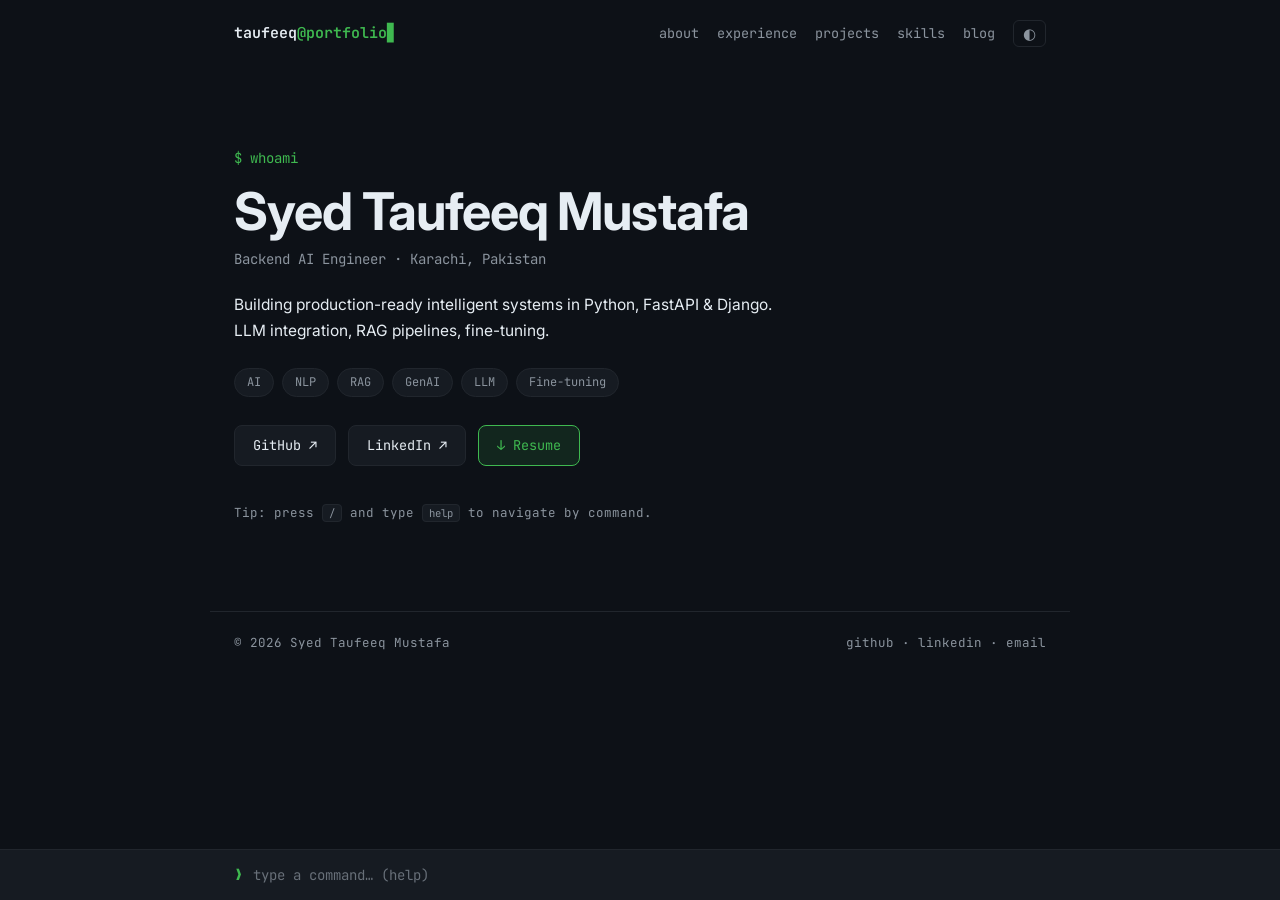
==== commit 6e996eb0: "revamped" ====
--- a/index.html
+++ b/index.html
@@ -1,279 +1,183 @@
 <!DOCTYPE html>
-<html lang="en">
+<html lang="en" data-theme="dark">
 <head>
     <meta charset="UTF-8">
     <meta name="viewport" content="width=device-width, initial-scale=1.0">
     <title>Syed Taufeeq Mustafa — AI/ML Engineer</title>
+    <meta name="description" content="Backend AI Engineer — LLMs, RAG, FastAPI, Django. Portfolio & data science blog.">
     <link rel="preconnect" href="https://fonts.googleapis.com">
     <link rel="preconnect" href="https://fonts.gstatic.com" crossorigin>
-    <link href="https://fonts.googleapis.com/css2?family=Anton&family=Space+Grotesk:wght@400;500;600;700&display=swap" rel="stylesheet">
+    <link href="https://fonts.googleapis.com/css2?family=Inter:wght@400;500;600;700&family=JetBrains+Mono:wght@400;500;600&display=swap" rel="stylesheet">
     <link rel="stylesheet" href="style.css">
 </head>
 <body>
 
-    <!-- NAV -->
-    <nav class="nav" id="nav">
-        <span class="nav-logo">STM</span>
-        <button class="nav-hamburger" id="hamburger" aria-label="Open menu">
-            <span></span><span></span><span></span>
-        </button>
-        <div class="nav-links" id="nav-links">
-            <a href="#about">About</a>
-            <a href="#experience">Experience</a>
-            <a href="#projects">Projects</a>
-            <a href="#skills">Skills</a>
+    <!-- TOP BAR -->
+    <header class="topbar">
+        <a href="#/" class="logo">taufeeq<span class="logo-accent">@portfolio</span><span class="cursor-blink">▊</span></a>
+        <nav class="topnav">
+            <a href="#/about">about</a>
+            <a href="#/experience">experience</a>
+            <a href="#/projects">projects</a>
+            <a href="#/skills">skills</a>
+            <a href="#/blog">blog</a>
+            <button id="theme-toggle" class="theme-toggle" aria-label="Toggle theme" title="Toggle theme (or type: theme)">◐</button>
+        </nav>
+    </header>
+
+    <main id="app">
+
+        <!-- HOME -->
+        <section class="view" data-view="home">
+            <div class="hero">
+                <p class="hero-eyebrow mono">$ whoami</p>
+                <h1 class="hero-name">Syed Taufeeq Mustafa</h1>
+                <p class="hero-role">Backend AI Engineer · Karachi, Pakistan</p>
+                <p class="hero-tagline">Building production-ready intelligent systems in Python, FastAPI &amp; Django. LLM integration, RAG pipelines, fine-tuning.</p>
+                <div class="hero-pills mono">
+                    <span>AI</span><span>NLP</span><span>RAG</span><span>GenAI</span><span>LLM</span><span>Fine-tuning</span>
+                </div>
+                <div class="hero-actions">
+                    <a href="https://github.com/taufeeq-mustafa" target="_blank" class="btn">GitHub ↗</a>
+                    <a href="https://www.linkedin.com/in/s-taufeeq-mustafa-281a13221/" target="_blank" class="btn">LinkedIn ↗</a>
+                    <a href="Taufeeq Resume.pdf" download="Taufeeq_Mustafa_Resume.pdf" class="btn btn--accent">↓ Resume</a>
+                </div>
+                <p class="hero-hint mono">Tip: press <kbd>/</kbd> and type <code>help</code> to navigate by command.</p>
+            </div>
+        </section>
+
+        <!-- ABOUT -->
+        <section class="view" data-view="about" hidden>
+            <h2 class="view-title mono"><span class="prompt">$</span> cat about.md</h2>
+            <div class="prose">
+                <p>AI/ML Engineer with hands-on experience shipping production-ready intelligent systems in <strong>Python, FastAPI, and Django</strong>. Skilled in LLM integration (Anthropic, OpenAI), fine-tuning, RAG pipelines, and vector embeddings with <strong>LangChain on GCP Vertex AI</strong>.</p>
+                <p>Strong backend foundation on <strong>AWS (S3, SES, RDS)</strong> with Redis caching, secure API design, and Salesforce integration — proven delivery of multi-tenant SaaS platforms with AI-powered insights engines.</p>
+            </div>
+            <div class="card">
+                <h3 class="card-label mono">education</h3>
+                <p><strong>B.Sc. Software Engineering</strong> — Sir Syed University of Engineering and Technology, Karachi<br><span class="muted">Sep 2021 – Aug 2025</span></p>
+            </div>
+            <div class="card">
+                <h3 class="card-label mono">contact</h3>
+                <div class="kv"><span class="mono muted">email</span><a href="mailto:taufeeq.mustafa@gmail.com">taufeeq.mustafa@gmail.com</a></div>
+                <div class="kv"><span class="mono muted">phone</span><span>+92 335 266 9000</span></div>
+                <div class="kv"><span class="mono muted">github</span><a href="https://github.com/taufeeq-mustafa" target="_blank">taufeeq-mustafa</a></div>
+                <div class="kv"><span class="mono muted">location</span><span>Karachi, Pakistan</span></div>
+            </div>
+        </section>
+
+        <!-- EXPERIENCE -->
+        <section class="view" data-view="experience" hidden>
+            <h2 class="view-title mono"><span class="prompt">$</span> git log --experience</h2>
+
+            <article class="card">
+                <div class="card-head">
+                    <h3>Backend AI Engineer <span class="at">@ 1PERCENTLABS</span></h3>
+                    <span class="mono muted">Jan 2026 – Present</span>
+                </div>
+                <ul class="bullets">
+                    <li>Integrated <strong>Anthropic Claude</strong> with web search tooling and Crunchbase API enrichment to build the PRISM AI scoring engine across Technical Feasibility, Risk, Budget, and Timeframe dimensions; 7-day Redis cache layer reduced LLM calls by <strong>50%</strong>.</li>
+                    <li>Designed invoice management system with <strong>AWS S3 presigned URL</strong> flows and client-facing dispute workflow with AWS SES notifications.</li>
+                    <li>Architected a <strong>Salesforce-triggered account merge system</strong> integrating Apex triggers with Django REST endpoints and idempotency checks.</li>
+                </ul>
+            </article>
+
+            <article class="card">
+                <div class="card-head">
+                    <h3>AI Trainee <span class="at">@ WENAWA</span></h3>
+                    <span class="mono muted">Oct 2025 – Dec 2025</span>
+                </div>
+                <ul class="bullets">
+                    <li>Packaged a <strong>LangChain RAG pipeline</strong> (Llama-3 + FAISS) into a FastAPI + Docker microservice handling ~500 daily queries under <strong>1.5s</strong> avg response time.</li>
+                    <li>Built Python pipeline (pandas, spaCy, NLTK) ingesting ~50K customer reviews to produce a labeled dataset for sentiment-model training.</li>
+                    <li>EDA on <strong>100K+ records</strong> in pandas/matplotlib/seaborn, surfacing class imbalances and data-quality issues.</li>
+                </ul>
+            </article>
+        </section>
+
+        <!-- PROJECTS -->
+        <section class="view" data-view="projects" hidden>
+            <h2 class="view-title mono"><span class="prompt">$</span> ls projects/</h2>
+            <div class="grid">
+                <article class="card">
+                    <div class="card-head"><h3>NLP Talking Therapy Platform</h3><span class="tag mono">FYP · NLP</span></div>
+                    <p>Fine-tuned blenderbot-400M on a synthetic dataset for therapeutic responses. LangChain vector embeddings for multi-session continuity via FastAPI.</p>
+                    <p class="stack mono">Python · FastAPI · LangChain · Fine-tuning</p>
+                </article>
+                <article class="card">
+                    <div class="card-head"><h3>HunarShehar</h3><span class="tag mono">Google APAC Hackathon</span></div>
+                    <p>AI agentic model on Vertex AI with Google ADK for personalized onboarding. Gemini-powered bilingual microlessons boosted engagement by 30%.</p>
+                    <p class="stack mono">Vertex AI · Gemini · ADK · Agents</p>
+                </article>
+                <article class="card">
+                    <div class="card-head"><h3><a href="https://github.com/taufeeq-mustafa/Price-Negotiator" target="_blank">Price Negotiator ↗</a></h3><span class="tag mono">AI</span></div>
+                    <p>AI-powered price negotiation system with intelligent bargaining logic.</p>
+                    <p class="stack mono">Python · AI</p>
+                </article>
+                <article class="card">
+                    <div class="card-head"><h3><a href="https://github.com/taufeeq-mustafa/Notes-App" target="_blank">Notes App ↗</a></h3><span class="tag mono">Full Stack</span></div>
+                    <p>Full-stack MERN notes application with auth and CRUD operations.</p>
+                    <p class="stack mono">MongoDB · Express · React · Node</p>
+                </article>
+                <article class="card">
+                    <div class="card-head"><h3><a href="https://github.com/taufeeq-mustafa/Criminal-Record-Management-System" target="_blank">Criminal Record Management ↗</a></h3><span class="tag mono">Java</span></div>
+                    <p>Enterprise record management system with CRUD, reporting, and RBAC.</p>
+                    <p class="stack mono">Java</p>
+                </article>
+                <article class="card">
+                    <div class="card-head"><h3><a href="https://github.com/taufeeq-mustafa/DotNet-CRUD" target="_blank">Student Management System ↗</a></h3><span class="tag mono">Enterprise</span></div>
+                    <p>Full-stack student management platform with .NET backend and Angular frontend.</p>
+                    <p class="stack mono">.NET · Angular · SQL</p>
+                </article>
+            </div>
+        </section>
+
+        <!-- SKILLS -->
+        <section class="view" data-view="skills" hidden>
+            <h2 class="view-title mono"><span class="prompt">$</span> pip list --skills</h2>
+            <div class="grid">
+                <div class="card"><h3 class="card-label mono">languages</h3><p class="stack mono">Python · SQL · JavaScript · TypeScript · Java</p></div>
+                <div class="card"><h3 class="card-label mono">ai / ml</h3><p class="stack mono">LLM Integration · RAG · Fine-tuning · LangChain · NLP · AI Agents · Embeddings · FAISS</p></div>
+                <div class="card"><h3 class="card-label mono">frameworks &amp; tools</h3><p class="stack mono">FastAPI · Django · Node.js · Docker · Git · Jupyter · Redis</p></div>
+                <div class="card"><h3 class="card-label mono">cloud</h3><p class="stack mono">AWS S3 · AWS SES · AWS RDS · GCP Vertex AI</p></div>
+                <div class="card"><h3 class="card-label mono">integrations</h3><p class="stack mono">Anthropic Claude · OpenAI · Salesforce · Stripe · Crunchbase API</p></div>
+                <div class="card"><h3 class="card-label mono">certifications</h3><p class="stack mono">AI for Devs — DataCamp · OOP — Coursera (UCSD)</p></div>
+            </div>
+        </section>
+
+        <!-- BLOG LIST -->
+        <section class="view" data-view="blog" hidden>
+            <h2 class="view-title mono"><span class="prompt">$</span> ls blog/</h2>
+            <div id="blog-list" class="blog-list"><p class="muted mono">loading posts…</p></div>
+        </section>
+
+        <!-- BLOG POST -->
+        <section class="view" data-view="post" hidden>
+            <p class="mono"><a href="#/blog" class="back-link">← cd ../blog</a></p>
+            <article id="post-content" class="prose post-body"></article>
+        </section>
+
+        <!-- 404 -->
+        <section class="view" data-view="404" hidden>
+            <h2 class="view-title mono"><span class="prompt">$</span> 404</h2>
+            <p class="prose">Nothing here. Type <code>help</code> in the command bar, or <a href="#/">go home</a>.</p>
+        </section>
+
+    </main>
+
+    <!-- CLI BAR -->
+    <div class="cli" id="cli">
+        <div class="cli-output mono" id="cli-output" hidden></div>
+        <div class="cli-row mono">
+            <span class="prompt">❯</span>
+            <input id="cli-input" type="text" autocomplete="off" spellcheck="false"
+                   placeholder="type a command… (help)" aria-label="Command input">
         </div>
-    </nav>
+    </div>
 
-    <!-- HERO -->
-    <section class="hero">
-        <div class="hero-eyebrow">Backend AI Engineer &nbsp;·&nbsp; Karachi, Pakistan</div>
-        <h1 class="hero-name">Syed<br>Taufeeq<br>Mustafa</h1>
-        <div class="hero-pills">
-            <span>AI</span><span>NLP</span><span>RAG</span><span>GenAI</span><span>LLM</span><span>Fine-tuning</span>
-        </div>
-        <p class="hero-tagline">Building production-ready intelligent<br>systems in Python, FastAPI &amp; Django</p>
-        <div class="hero-actions">
-            <a href="https://github.com/taufeeq-mustafa" target="_blank" class="btn btn--yellow">GitHub ↗</a>
-            <a href="https://www.linkedin.com/in/s-taufeeq-mustafa-281a13221/" target="_blank" class="btn btn--white">LinkedIn ↗</a>
-            <a href="mailto:taufeeq.mustafa@gmail.com" class="btn btn--ghost">taufeeq.mustafa@gmail.com</a>
-            <a href="Taufeeq Resume.pdf" download="Taufeeq_Mustafa_Resume.pdf" class="btn btn--red">↓ Resume</a>
-        </div>
-    </section>
-
-    <!-- ABOUT -->
-    <section id="about" class="section">
-        <div class="container">
-            <div class="section-label red">01</div>
-            <h2 class="section-heading">About Me</h2>
-            <div class="about-grid">
-                <div class="about-text">
-                    <p>
-                        AI/ML Engineer with hands-on experience shipping production-ready intelligent systems in
-                        <mark class="mark-yellow">Python, FastAPI, and Django</mark>. Skilled in LLM integration
-                        (Anthropic, OpenAI), fine-tuning, RAG pipelines, and vector embeddings with
-                        <mark class="mark-blue">LangChain on GCP Vertex AI</mark>.
-                    </p>
-                    <p>
-                        Strong backend foundation on <mark class="mark-pink">AWS (S3, SES, RDS)</mark> with Redis
-                        caching, secure API design, and Salesforce integration — proven delivery of multi-tenant
-                        SaaS platforms with AI-powered insights engines.
-                    </p>
-                    <div class="edu-block">
-                        <span class="edu-badge">EDU</span>
-                        <span>B.Sc. Software Engineering — Sir Syed University of Engineering and Technology, Karachi &nbsp;|&nbsp; Sep 2021 – Aug 2025</span>
-                    </div>
-                </div>
-                <div class="contact-card">
-                    <div class="contact-card-header">Contact</div>
-                    <div class="contact-row">
-                        <span class="contact-label">Phone</span>
-                        <span>+92 335 266 9000</span>
-                    </div>
-                    <div class="contact-row">
-                        <span class="contact-label">Email</span>
-                        <a href="mailto:taufeeq.mustafa@gmail.com">taufeeq.mustafa@gmail.com</a>
-                    </div>
-                    <div class="contact-row">
-                        <span class="contact-label">GitHub</span>
-                        <a href="https://github.com/taufeeq-mustafa" target="_blank">taufeeq-mustafa</a>
-                    </div>
-                    <div class="contact-row">
-                        <span class="contact-label">Location</span>
-                        <span>Karachi, Pakistan</span>
-                    </div>
-                </div>
-            </div>
-        </div>
-    </section>
-
-    <!-- EXPERIENCE -->
-    <section id="experience" class="section section--dark">
-        <div class="container">
-            <div class="section-label yellow">02</div>
-            <h2 class="section-heading white">Experience</h2>
-            <div class="accordion">
-
-                <div class="acc-item open">
-                    <button class="acc-header" onclick="toggleAcc(this)">
-                        <div class="acc-title-wrap">
-                            <span class="acc-role">Backend AI Engineer</span>
-                            <span class="acc-company">1PERCENTLABS</span>
-                        </div>
-                        <span class="acc-icon">−</span>
-                    </button>
-                    <div class="acc-body">
-                        <p class="acc-meta">Jan 2026 – Present &nbsp;·&nbsp; Karachi, Pakistan</p>
-                        <ul class="bullets">
-                            <li>Integrated <strong>Anthropic Claude (claude-opus-4-6)</strong> with web search tooling and Crunchbase API enrichment to build the PRISM AI scoring engine across Technical Feasibility, Risk, Budget, and Timeframe dimensions; 7-day Redis cache layer reduced LLM calls by <strong>50%</strong>.</li>
-                            <li>Designed invoice management system with <strong>AWS S3 presigned URL</strong> flows and client-facing dispute workflow with AWS SES notifications.</li>
-                            <li>Architected a <strong>Salesforce-triggered account merge system</strong> integrating Apex triggers with Django REST endpoints and idempotency checks.</li>
-                        </ul>
-                    </div>
-                </div>
-
-                <div class="acc-item">
-                    <button class="acc-header" onclick="toggleAcc(this)">
-                        <div class="acc-title-wrap">
-                            <span class="acc-role">Artificial Intelligence Trainee</span>
-                            <span class="acc-company">WENAWA</span>
-                        </div>
-                        <span class="acc-icon">+</span>
-                    </button>
-                    <div class="acc-body">
-                        <p class="acc-meta">Oct 2025 – Dec 2025 &nbsp;·&nbsp; Karachi, Pakistan</p>
-                        <ul class="bullets">
-                            <li>Packaged a <strong>LangChain RAG pipeline</strong> (Llama-3 + FAISS) into a FastAPI + Docker microservice handling ~500 daily queries under <strong>1.5s</strong> avg response time.</li>
-                            <li>Built Python pipeline (pandas, spaCy, NLTK) ingesting ~50K customer reviews to produce labeled dataset for sentiment-model training.</li>
-                            <li>EDA on <strong>100K+ records</strong> in pandas/matplotlib/seaborn, surfacing class imbalances and data-quality issues.</li>
-                        </ul>
-                    </div>
-                </div>
-
-            </div>
-        </div>
-    </section>
-
-    <!-- PROJECTS -->
-    <section id="projects" class="section">
-        <div class="container">
-            <div class="section-label blue">03</div>
-            <h2 class="section-heading">Projects</h2>
-            <div class="projects-grid">
-
-                <div class="project-card" style="--card-color: #E8132A;">
-                    <div class="project-top">
-                        <span class="project-tag">FYP · NLP</span>
-                        <span class="project-date">Aug 2025</span>
-                    </div>
-                    <h3>NLP-Based Talking Therapy Platform</h3>
-                    <p>Fine-tuned blenderbot-400M on synthetic dataset for therapeutic responses. LangChain vector embeddings for multi-session continuity via FastAPI.</p>
-                    <div class="stack-tags">
-                        <span>Python</span><span>FastAPI</span><span>LangChain</span><span>NLP</span><span>Fine-tuning</span>
-                    </div>
-                </div>
-
-                <div class="project-card" style="--card-color: #0047FF;">
-                    <div class="project-top">
-                        <span class="project-tag">Hackathon · Google APAC</span>
-                        <span class="project-date">May 2025</span>
-                    </div>
-                    <h3>HunarShehar</h3>
-                    <p>AI agentic model on Vertex AI with Google ADK for personalized onboarding. Gemini-powered bilingual microlessons boosted engagement by 30%.</p>
-                    <div class="stack-tags">
-                        <span>GCP Vertex AI</span><span>Gemini</span><span>ADK</span><span>AI Agents</span>
-                    </div>
-                </div>
-
-                <div class="project-card" style="--card-color: #FFD600;">
-                    <div class="project-top">
-                        <span class="project-tag">AI</span>
-                        <a href="https://github.com/taufeeq-mustafa/Price-Negotiator" target="_blank" class="project-link">↗</a>
-                    </div>
-                    <h3>Price Negotiator</h3>
-                    <p>AI-powered price negotiation system with intelligent bargaining logic.</p>
-                    <div class="stack-tags"><span>Python</span><span>AI</span></div>
-                </div>
-
-                <div class="project-card" style="--card-color: #12B76A;">
-                    <div class="project-top">
-                        <span class="project-tag">Full Stack</span>
-                        <a href="https://github.com/taufeeq-mustafa/Notes-App" target="_blank" class="project-link">↗</a>
-                    </div>
-                    <h3>Notes App</h3>
-                    <p>Full-stack MERN notes application with auth and CRUD operations.</p>
-                    <div class="stack-tags"><span>MongoDB</span><span>Express</span><span>React</span><span>Node.js</span></div>
-                </div>
-
-                <div class="project-card" style="--card-color: #FF2D9A;">
-                    <div class="project-top">
-                        <span class="project-tag">Java</span>
-                        <a href="https://github.com/taufeeq-mustafa/Criminal-Record-Management-System" target="_blank" class="project-link">↗</a>
-                    </div>
-                    <h3>Criminal Record Management</h3>
-                    <p>Enterprise record management system with CRUD, reporting, and RBAC.</p>
-                    <div class="stack-tags"><span>Java</span></div>
-                </div>
-
-                <div class="project-card" style="--card-color: #FF6B2B;">
-                    <div class="project-top">
-                        <span class="project-tag">Enterprise</span>
-                        <a href="https://github.com/taufeeq-mustafa/DotNet-CRUD" target="_blank" class="project-link">↗</a>
-                    </div>
-                    <h3>Student Management System</h3>
-                    <p>Full-stack student management platform with .NET backend and Angular frontend.</p>
-                    <div class="stack-tags"><span>.NET</span><span>Angular</span><span>SQL</span></div>
-                </div>
-
-            </div>
-        </div>
-    </section>
-
-    <!-- SKILLS -->
-    <section id="skills" class="section section--yellow">
-        <div class="container">
-            <div class="section-label dark">04</div>
-            <h2 class="section-heading">Skills</h2>
-            <div class="skills-grid">
-
-                <div class="skill-group">
-                    <h4><span class="skill-num red">—</span> Languages</h4>
-                    <div class="skill-tags">
-                        <span>Python</span><span>SQL</span><span>JavaScript</span><span>TypeScript</span><span>Java</span>
-                    </div>
-                </div>
-
-                <div class="skill-group">
-                    <h4><span class="skill-num blue">—</span> AI / ML</h4>
-                    <div class="skill-tags">
-                        <span>LLM Integration</span><span>RAG</span><span>Fine-tuning</span><span>LangChain</span><span>NLP</span><span>AI Agents</span><span>Embeddings</span><span>FAISS</span>
-                    </div>
-                </div>
-
-                <div class="skill-group">
-                    <h4><span class="skill-num pink">—</span> Frameworks &amp; Tools</h4>
-                    <div class="skill-tags">
-                        <span>FastAPI</span><span>Django</span><span>Node.js</span><span>Docker</span><span>Git</span><span>Jupyter</span><span>Redis</span>
-                    </div>
-                </div>
-
-                <div class="skill-group">
-                    <h4><span class="skill-num green">—</span> Cloud</h4>
-                    <div class="skill-tags">
-                        <span>AWS S3</span><span>AWS SES</span><span>AWS RDS</span><span>GCP Vertex AI</span>
-                    </div>
-                </div>
-
-                <div class="skill-group">
-                    <h4><span class="skill-num orange">—</span> Integrations</h4>
-                    <div class="skill-tags">
-                        <span>Anthropic Claude</span><span>OpenAI</span><span>Salesforce</span><span>Stripe</span><span>Crunchbase API</span>
-                    </div>
-                </div>
-
-                <div class="skill-group">
-                    <h4><span class="skill-num red">—</span> Certifications</h4>
-                    <div class="skill-tags">
-                        <span>AI for Devs — DataCamp</span><span>OOP — Coursera (UC San Diego)</span>
-                    </div>
-                </div>
-
-            </div>
-        </div>
-    </section>
-
-    <!-- FOOTER -->
-    <footer class="footer">
-        <div class="footer-inner">
-            <p class="footer-tagline">Let's build something intelligent.</p>
-            <div class="footer-links">
-                <a href="https://github.com/taufeeq-mustafa" target="_blank">GitHub</a>
-                <a href="https://www.linkedin.com/in/s-taufeeq-mustafa-281a13221/" target="_blank">LinkedIn</a>
-                <a href="mailto:taufeeq.mustafa@gmail.com">Email</a>
-                <a href="tel:+923352669000">+92 335 266 9000</a>
-            </div>
-            <p class="footer-copy">© 2026 All rights reserved.</p>
-        </div>
+    <footer class="footer mono">
+        <span>© 2026 Syed Taufeeq Mustafa</span>
+        <span><a href="https://github.com/taufeeq-mustafa" target="_blank">github</a> · <a href="https://www.linkedin.com/in/s-taufeeq-mustafa-281a13221/" target="_blank">linkedin</a> · <a href="mailto:taufeeq.mustafa@gmail.com">email</a></span>
     </footer>
 
     <script src="script.js"></script>
--- a/style.css
+++ b/style.css
@@ -1,620 +1,291 @@
-/* =============================================
-   POP PAMPHLET THEME
-   Syed Taufeeq Mustafa Portfolio
-   ============================================= */
+/* ============================================
+   TERMINAL-MINIMAL THEME
+   Syed Taufeeq Mustafa — Portfolio
+   ============================================ */
 
 :root {
-    --black:  #111111;
-    --cream:  #FFFBF0;
-    --white:  #FFFFFF;
-    --red:    #E8132A;
-    --yellow: #FFD600;
-    --blue:   #0047FF;
-    --green:  #12B76A;
-    --pink:   #FF2D9A;
-    --orange: #FF6B2B;
-    --font-display: 'Anton', sans-serif;
-    --font-body:    'Space Grotesk', sans-serif;
+    --font-sans: 'Inter', system-ui, sans-serif;
+    --font-mono: 'JetBrains Mono', ui-monospace, monospace;
+}
+
+[data-theme="dark"] {
+    --bg: #0d1117;
+    --bg-soft: #161b22;
+    --border: #21262d;
+    --text: #e6edf3;
+    --muted: #8b949e;
+    --accent: #3fb950;
+    --accent-soft: rgba(63, 185, 80, 0.12);
+    --link: #58a6ff;
+}
+
+[data-theme="light"] {
+    --bg: #fafaf8;
+    --bg-soft: #ffffff;
+    --border: #e4e4e0;
+    --text: #1a1f24;
+    --muted: #6b7280;
+    --accent: #0f7b31;
+    --accent-soft: rgba(15, 123, 49, 0.08);
+    --link: #0b62c4;
 }
 
 *, *::before, *::after { box-sizing: border-box; margin: 0; padding: 0; }
-html { scroll-behavior: smooth; }
 
 body {
-    background: var(--cream);
-    color: var(--black);
-    font-family: var(--font-body);
+    background: var(--bg);
+    color: var(--text);
+    font-family: var(--font-sans);
+    font-size: 15.5px;
+    line-height: 1.7;
+    transition: background 0.2s, color 0.2s;
+    /* room for fixed CLI bar */
+    padding-bottom: 110px;
+}
+
+.mono { font-family: var(--font-mono); }
+.muted { color: var(--muted); }
+a { color: var(--link); text-decoration: none; }
+a:hover { text-decoration: underline; }
+code, kbd {
+    font-family: var(--font-mono);
+    font-size: 0.85em;
+    background: var(--bg-soft);
+    border: 1px solid var(--border);
+    border-radius: 4px;
+    padding: 1px 6px;
+}
+.prompt { color: var(--accent); }
+
+/* ---------- top bar ---------- */
+.topbar {
+    display: flex;
+    justify-content: space-between;
+    align-items: center;
+    gap: 16px;
+    flex-wrap: wrap;
+    max-width: 860px;
+    margin: 0 auto;
+    padding: 20px 24px;
+}
+.logo {
+    font-family: var(--font-mono);
+    font-weight: 600;
+    color: var(--text);
     font-size: 15px;
-    line-height: 1.65;
-    -webkit-font-smoothing: antialiased;
-}
-
-a { color: var(--black); text-decoration: underline; text-underline-offset: 3px; }
-a:hover { color: var(--blue); }
-
-.container { max-width: 1000px; margin: 0 auto; padding: 0 36px; }
-
-/* ── Highlight marks ── */
-.mark-yellow { background: var(--yellow); padding: 0 4px; font-weight: 600; color: var(--black); }
-.mark-blue   { background: #CCDEFF;       padding: 0 4px; font-weight: 600; color: var(--black); }
-.mark-pink   { background: #FFD6EE;       padding: 0 4px; font-weight: 600; color: var(--black); }
-
-/* ============================================================
-   NAV
-   ============================================================ */
-.nav {
-    position: sticky;
-    top: 0;
+}
+.logo:hover { text-decoration: none; }
+.logo-accent { color: var(--accent); }
+.cursor-blink { animation: blink 1.2s steps(1) infinite; color: var(--accent); }
+@keyframes blink { 50% { opacity: 0; } }
+
+.topnav { display: flex; align-items: center; gap: 18px; }
+.topnav a {
+    font-family: var(--font-mono);
+    font-size: 13.5px;
+    color: var(--muted);
+}
+.topnav a:hover, .topnav a.active { color: var(--accent); text-decoration: none; }
+.theme-toggle {
+    background: none;
+    border: 1px solid var(--border);
+    border-radius: 6px;
+    color: var(--muted);
+    cursor: pointer;
+    font-size: 15px;
+    padding: 2px 9px;
+    line-height: 1.4;
+}
+.theme-toggle:hover { color: var(--accent); border-color: var(--accent); }
+
+/* ---------- views ---------- */
+#app { max-width: 860px; margin: 0 auto; padding: 24px; }
+.view { animation: fadeIn 0.25s ease; }
+@keyframes fadeIn { from { opacity: 0; transform: translateY(6px); } }
+
+.view-title {
+    font-size: 17px;
+    font-weight: 600;
+    margin-bottom: 28px;
+    color: var(--text);
+}
+
+/* ---------- hero ---------- */
+.hero { padding: 56px 0 24px; }
+.hero-eyebrow { color: var(--accent); font-size: 14px; margin-bottom: 12px; }
+.hero-name {
+    font-size: clamp(32px, 6vw, 52px);
+    font-weight: 700;
+    letter-spacing: -0.02em;
+    line-height: 1.1;
+    margin-bottom: 8px;
+}
+.hero-role { font-family: var(--font-mono); color: var(--muted); font-size: 14px; margin-bottom: 20px; }
+.hero-tagline { max-width: 540px; margin-bottom: 24px; }
+.hero-pills { display: flex; flex-wrap: wrap; gap: 8px; margin-bottom: 28px; }
+.hero-pills span {
+    font-size: 12px;
+    padding: 3px 12px;
+    border: 1px solid var(--border);
+    border-radius: 99px;
+    color: var(--muted);
+    background: var(--bg-soft);
+}
+.hero-actions { display: flex; flex-wrap: wrap; gap: 12px; margin-bottom: 36px; }
+.btn {
+    font-family: var(--font-mono);
+    font-size: 13.5px;
+    padding: 8px 18px;
+    border: 1px solid var(--border);
+    border-radius: 8px;
+    color: var(--text);
+    background: var(--bg-soft);
+    transition: border-color 0.15s, color 0.15s;
+}
+.btn:hover { border-color: var(--accent); color: var(--accent); text-decoration: none; }
+.btn--accent { border-color: var(--accent); color: var(--accent); background: var(--accent-soft); }
+.hero-hint { font-size: 12.5px; color: var(--muted); }
+
+/* ---------- cards / grids ---------- */
+.card {
+    background: var(--bg-soft);
+    border: 1px solid var(--border);
+    border-radius: 10px;
+    padding: 20px 22px;
+    margin-bottom: 16px;
+}
+.card-label {
+    font-size: 12px;
+    text-transform: uppercase;
+    letter-spacing: 0.08em;
+    color: var(--accent);
+    margin-bottom: 10px;
+}
+.card-head {
+    display: flex;
+    justify-content: space-between;
+    align-items: baseline;
+    gap: 12px;
+    flex-wrap: wrap;
+    margin-bottom: 10px;
+}
+.card-head h3 { font-size: 16.5px; font-weight: 600; }
+.card-head h3 a { color: var(--text); }
+.card-head h3 a:hover { color: var(--accent); text-decoration: none; }
+.at { color: var(--accent); font-weight: 500; }
+.tag { font-size: 12px; color: var(--muted); }
+.grid { display: grid; grid-template-columns: 1fr 1fr; gap: 16px; }
+.grid .card { margin-bottom: 0; }
+.bullets { padding-left: 20px; }
+.bullets li { margin-bottom: 8px; }
+.bullets li::marker { color: var(--accent); }
+.stack { font-size: 12.5px; color: var(--muted); margin-top: 10px; }
+.kv { display: flex; gap: 16px; margin-bottom: 6px; font-size: 14.5px; }
+.kv > :first-child { min-width: 80px; font-size: 13px; }
+
+/* ---------- prose (about + blog posts) ---------- */
+.prose { max-width: 680px; }
+.prose p { margin-bottom: 16px; }
+.prose h1 { font-size: 30px; letter-spacing: -0.02em; line-height: 1.2; margin: 8px 0 16px; }
+.prose h2 { font-size: 22px; margin: 32px 0 12px; }
+.prose h3 { font-size: 18px; margin: 24px 0 10px; }
+.prose ul, .prose ol { padding-left: 24px; margin-bottom: 16px; }
+.prose li { margin-bottom: 6px; }
+.prose img { max-width: 100%; border-radius: 10px; border: 1px solid var(--border); margin: 8px 0; }
+.prose blockquote {
+    border-left: 3px solid var(--accent);
+    padding-left: 16px;
+    color: var(--muted);
+    margin: 16px 0;
+}
+.prose pre {
+    background: var(--bg-soft);
+    border: 1px solid var(--border);
+    border-radius: 10px;
+    padding: 16px;
+    overflow-x: auto;
+    margin-bottom: 16px;
+    font-family: var(--font-mono);
+    font-size: 13px;
+    line-height: 1.6;
+}
+.prose pre code { background: none; border: none; padding: 0; font-size: inherit; }
+.post-meta { font-family: var(--font-mono); font-size: 13px; color: var(--muted); margin-bottom: 24px; }
+.back-link { color: var(--muted); font-size: 13.5px; }
+.back-link:hover { color: var(--accent); text-decoration: none; }
+
+/* ---------- blog list ---------- */
+.blog-list .card { display: block; color: var(--text); transition: border-color 0.15s; }
+a.blog-item:hover { text-decoration: none; border-color: var(--accent); }
+.blog-item h3 { font-size: 17px; margin-bottom: 6px; }
+.blog-item .post-meta { margin-bottom: 8px; }
+.blog-item p { color: var(--muted); font-size: 14.5px; }
+.blog-cover { width: 100%; max-height: 220px; object-fit: cover; border-radius: 8px; margin-bottom: 14px; border: 1px solid var(--border); }
+
+/* ---------- CLI bar ---------- */
+.cli {
+    position: fixed;
+    bottom: 0;
+    left: 0;
+    right: 0;
+    background: var(--bg-soft);
+    border-top: 1px solid var(--border);
+    padding: 10px 0;
     z-index: 100;
+    backdrop-filter: blur(8px);
+}
+.cli-row {
     display: flex;
     align-items: center;
+    gap: 10px;
+    max-width: 860px;
+    margin: 0 auto;
+    padding: 0 24px;
+}
+.cli-row .prompt { font-weight: 600; }
+#cli-input {
+    flex: 1;
+    background: none;
+    border: none;
+    outline: none;
+    color: var(--text);
+    font-family: var(--font-mono);
+    font-size: 14px;
+    padding: 6px 0;
+}
+#cli-input::placeholder { color: var(--muted); opacity: 0.7; }
+.cli-output {
+    max-width: 860px;
+    margin: 0 auto 8px;
+    padding: 0 24px;
+    font-size: 13px;
+    color: var(--muted);
+    white-space: pre-wrap;
+    max-height: 40vh;
+    overflow-y: auto;
+}
+.cli-output .ok { color: var(--accent); }
+.cli-output .err { color: #f47067; }
+
+/* ---------- footer ---------- */
+.footer {
+    display: flex;
     justify-content: space-between;
-    padding: 14px 36px;
-    background: var(--black);
-    border-bottom: 4px solid var(--yellow);
-}
-
-.nav-logo {
-    font-family: var(--font-display);
-    font-size: 22px;
-    color: var(--yellow);
-    letter-spacing: 0.08em;
-}
-
-.nav-links { display: flex; gap: 4px; }
-
-.nav-links a {
-    color: var(--white);
-    font-size: 12px;
-    font-weight: 700;
-    letter-spacing: 0.08em;
-    text-transform: uppercase;
-    text-decoration: none;
-    padding: 6px 14px;
-    border: 2px solid transparent;
-    transition: all 0.15s;
-}
-.nav-links a:hover {
-    background: var(--yellow);
-    color: var(--black);
-    border-color: var(--yellow);
-}
-
-/* Hamburger */
-.nav-hamburger {
-    display: none;
-    flex-direction: column;
-    justify-content: center;
-    gap: 5px;
-    background: none;
-    border: 2px solid var(--yellow);
-    cursor: pointer;
-    padding: 6px 8px;
-}
-.nav-hamburger span { display: block; width: 20px; height: 2px; background: var(--yellow); transition: all 0.25s; }
-.nav-hamburger.open span:nth-child(1) { transform: translateY(7px) rotate(45deg); }
-.nav-hamburger.open span:nth-child(2) { opacity: 0; }
-.nav-hamburger.open span:nth-child(3) { transform: translateY(-7px) rotate(-45deg); }
-
-/* ============================================================
-   HERO
-   ============================================================ */
-.hero {
-    background: var(--black);
-    padding: 72px 36px 64px;
-    position: relative;
-    overflow: hidden;
-}
-
-/* decorative circle */
-.hero::before {
-    content: '';
-    position: absolute;
-    top: -80px; right: -80px;
-    width: 320px; height: 320px;
-    border-radius: 50%;
-    border: 40px solid var(--yellow);
-    opacity: 0.08;
-}
-
-.hero-eyebrow {
-    font-size: 12px;
-    font-weight: 600;
-    letter-spacing: 0.14em;
-    text-transform: uppercase;
-    color: var(--yellow);
-    margin-bottom: 20px;
-}
-
-.hero-name {
-    font-family: var(--font-display);
-    font-size: clamp(60px, 11vw, 130px);
-    line-height: 0.92;
-    color: var(--white);
-    letter-spacing: 0.01em;
-    margin-bottom: 28px;
-    text-transform: uppercase;
-}
-
-.hero-name span.line-accent { color: var(--yellow); }
-
-.hero-pills {
-    display: flex;
     flex-wrap: wrap;
     gap: 8px;
-    margin-bottom: 24px;
-}
-
-.hero-pills span {
-    font-size: 11px;
-    font-weight: 700;
-    letter-spacing: 0.1em;
-    text-transform: uppercase;
-    background: transparent;
-    border: 2px solid rgba(255,255,255,0.3);
-    color: var(--white);
-    padding: 4px 12px;
-}
-
-.hero-tagline {
-    font-size: 16px;
-    color: rgba(255,255,255,0.6);
-    margin-bottom: 40px;
-    line-height: 1.5;
-}
-
-.hero-actions { display: flex; flex-wrap: wrap; gap: 10px; }
-
-/* Buttons */
-.btn {
-    display: inline-block;
-    font-family: var(--font-body);
-    font-size: 13px;
-    font-weight: 700;
-    letter-spacing: 0.04em;
-    text-transform: uppercase;
-    padding: 10px 20px;
-    border: 2px solid;
-    cursor: pointer;
-    text-decoration: none;
-    transition: all 0.15s;
-}
-
-.btn--yellow { background: var(--yellow); color: var(--black); border-color: var(--yellow); }
-.btn--yellow:hover { background: var(--black); color: var(--yellow); }
-
-.btn--white { background: var(--white); color: var(--black); border-color: var(--white); }
-.btn--white:hover { background: transparent; color: var(--white); }
-
-.btn--red { background: var(--red); color: var(--white); border-color: var(--red); }
-.btn--red:hover { background: transparent; color: var(--red); border-color: var(--red); }
-
-.btn--ghost { background: transparent; color: var(--white); border-color: rgba(255,255,255,0.3); }
-.btn--ghost:hover { border-color: var(--white); }
-
-/* ============================================================
-   SECTION LABELS & HEADINGS
-   ============================================================ */
-.section { padding: 72px 0; }
-
-.section--dark {
-    background: var(--black);
-    border-top: 4px solid var(--yellow);
-    border-bottom: 4px solid var(--yellow);
-}
-
-.section--yellow {
-    background: var(--yellow);
-    border-top: 4px solid var(--black);
-    border-bottom: 4px solid var(--black);
-}
-
-.section-label {
-    font-family: var(--font-display);
-    font-size: 80px;
-    line-height: 1;
-    letter-spacing: -0.02em;
-    opacity: 0.12;
-    margin-bottom: -32px;
-    user-select: none;
-}
-.section-label.red    { color: var(--red); }
-.section-label.yellow { color: var(--yellow); opacity: 0.5; }
-.section-label.blue   { color: var(--blue); }
-.section-label.dark   { color: var(--black); opacity: 0.15; }
-
-.section-heading {
-    font-family: var(--font-display);
-    font-size: clamp(32px, 5vw, 52px);
-    letter-spacing: 0.03em;
-    text-transform: uppercase;
-    color: var(--black);
-    margin-bottom: 40px;
-    position: relative;
-    display: inline-block;
-}
-.section-heading::after {
-    content: '';
-    display: block;
-    height: 5px;
-    background: var(--red);
-    margin-top: 6px;
-}
-.section-heading.white { color: var(--white); }
-.section-heading.white::after { background: var(--yellow); }
-
-/* ============================================================
-   ABOUT
-   ============================================================ */
-.about-grid {
-    display: grid;
-    grid-template-columns: 1fr 260px;
-    gap: 40px;
-    align-items: start;
-}
-
-.about-text p {
-    font-size: 15px;
-    color: #333;
-    margin-bottom: 18px;
-    line-height: 1.7;
-}
-
-.edu-block {
-    display: flex;
-    align-items: flex-start;
-    gap: 12px;
-    margin-top: 24px;
-    padding: 16px;
-    border-left: 5px solid var(--blue);
-    background: var(--white);
-    font-size: 13px;
-    color: #555;
-    line-height: 1.55;
-}
-
-.edu-badge {
-    background: var(--blue);
-    color: var(--white);
-    font-size: 10px;
-    font-weight: 700;
-    letter-spacing: 0.1em;
-    padding: 3px 7px;
-    flex-shrink: 0;
-    margin-top: 2px;
-}
-
-.contact-card {
-    border: 3px solid var(--black);
-    background: var(--white);
-}
-
-.contact-card-header {
-    font-family: var(--font-display);
-    font-size: 18px;
-    letter-spacing: 0.06em;
-    background: var(--black);
-    color: var(--yellow);
-    padding: 8px 14px;
-    text-transform: uppercase;
-}
-
-.contact-row {
-    display: flex;
-    flex-direction: column;
-    padding: 10px 14px;
-    border-bottom: 2px solid #eee;
-    font-size: 13px;
-    gap: 2px;
-}
-.contact-row:last-child { border-bottom: none; }
-
-.contact-label {
-    font-size: 10px;
-    font-weight: 700;
-    text-transform: uppercase;
-    letter-spacing: 0.1em;
-    color: var(--red);
-}
-
-.contact-row a { color: var(--black); font-size: 13px; word-break: break-all; }
-.contact-row a:hover { color: var(--blue); }
-
-/* ============================================================
-   ACCORDION (Experience)
-   ============================================================ */
-.accordion { display: flex; flex-direction: column; gap: 0; }
-
-.acc-item {
-    border: 2px solid rgba(255,255,255,0.2);
-    border-top: none;
-}
-.acc-item:first-child { border-top: 2px solid rgba(255,255,255,0.2); }
-
-.acc-header {
-    width: 100%;
-    display: flex;
-    justify-content: space-between;
-    align-items: center;
-    padding: 18px 22px;
-    background: rgba(255,255,255,0.05);
-    border: none;
-    cursor: pointer;
-    font-family: var(--font-body);
-    text-align: left;
-    transition: background 0.15s;
-    gap: 12px;
-}
-
-.acc-header:hover { background: rgba(255,255,255,0.1); }
-
-.acc-item.open .acc-header {
-    background: var(--yellow);
-}
-
-.acc-title-wrap { display: flex; flex-direction: column; gap: 3px; }
-
-.acc-role {
-    font-size: 15px;
-    font-weight: 700;
-    color: var(--white);
-    letter-spacing: 0.01em;
-}
-
-.acc-company {
-    font-size: 12px;
-    font-weight: 600;
-    color: var(--yellow);
-    letter-spacing: 0.08em;
-    text-transform: uppercase;
-}
-
-.acc-item.open .acc-role   { color: var(--black); }
-.acc-item.open .acc-company { color: var(--black); opacity: 0.6; }
-
-.acc-icon {
-    font-size: 22px;
-    color: var(--yellow);
-    flex-shrink: 0;
-    line-height: 1;
-    font-weight: 300;
-}
-.acc-item.open .acc-icon { color: var(--black); }
-
-.acc-body {
-    display: none;
-    padding: 22px;
-    background: var(--white);
-    border-top: 2px solid rgba(255,255,255,0.15);
-}
-.acc-item.open .acc-body { display: block; }
-
-.acc-meta {
-    font-size: 11px;
-    font-weight: 700;
-    color: var(--red);
-    letter-spacing: 0.08em;
-    text-transform: uppercase;
-    margin-bottom: 14px;
-}
-
-.bullets { list-style: none; display: flex; flex-direction: column; gap: 10px; }
-
-.bullets li {
-    position: relative;
-    padding-left: 20px;
-    font-size: 14px;
-    color: #444;
-    line-height: 1.65;
-}
-
-.bullets li::before {
-    content: '★';
-    position: absolute;
-    left: 0;
-    color: var(--red);
-    font-size: 10px;
-    top: 4px;
-}
-
-.bullets strong { color: var(--blue); font-weight: 700; }
-
-/* ============================================================
-   PROJECTS
-   ============================================================ */
-.projects-grid {
-    display: grid;
-    grid-template-columns: repeat(3, 1fr);
-    gap: 16px;
-}
-
-.project-card {
-    background: var(--white);
-    border: 2px solid var(--black);
-    border-top: 6px solid var(--card-color, var(--red));
-    padding: 20px;
-    display: flex;
-    flex-direction: column;
-    gap: 10px;
-    transition: transform 0.15s, box-shadow 0.15s;
-}
-
-.project-card:hover {
-    transform: translateY(-4px);
-    box-shadow: 4px 4px 0 var(--card-color, var(--red));
-}
-
-.project-top { display: flex; justify-content: space-between; align-items: center; }
-
-.project-tag {
-    font-size: 10px;
-    font-weight: 700;
-    letter-spacing: 0.1em;
-    text-transform: uppercase;
-    color: var(--card-color, var(--red));
-    background: transparent;
-    border: 2px solid var(--card-color, var(--red));
-    padding: 2px 7px;
-}
-
-.project-date { font-size: 11px; color: #888; font-weight: 500; }
-
-.project-link { font-size: 18px; color: var(--card-color, var(--red)); text-decoration: none; font-weight: 700; }
-.project-link:hover { opacity: 0.7; }
-
-.project-card h3 {
-    font-family: var(--font-display);
-    font-size: 17px;
-    letter-spacing: 0.02em;
-    text-transform: uppercase;
-    color: var(--black);
-    line-height: 1.15;
-}
-
-.project-card p { font-size: 13px; color: #555; line-height: 1.6; flex-grow: 1; }
-
-.stack-tags { display: flex; flex-wrap: wrap; gap: 5px; margin-top: auto; padding-top: 4px; }
-
-.stack-tags span {
-    font-size: 10px;
-    font-weight: 700;
-    color: #666;
-    background: #f5f5f5;
-    border: 1px solid #ddd;
-    padding: 2px 7px;
-    letter-spacing: 0.04em;
-}
-
-/* ============================================================
-   SKILLS
-   ============================================================ */
-.skills-grid {
-    display: grid;
-    grid-template-columns: repeat(3, 1fr);
-    gap: 24px;
-}
-
-.skill-num { font-weight: 900; margin-right: 6px; font-size: 18px; }
-.skill-num.red    { color: var(--red); }
-.skill-num.blue   { color: var(--blue); }
-.skill-num.pink   { color: var(--pink); }
-.skill-num.green  { color: var(--green); }
-.skill-num.orange { color: var(--orange); }
-
-.skill-group h4 {
-    font-size: 13px;
-    font-weight: 700;
-    text-transform: uppercase;
-    letter-spacing: 0.08em;
-    color: var(--black);
-    margin-bottom: 12px;
-    display: flex;
-    align-items: center;
-}
-
-.skill-tags { display: flex; flex-wrap: wrap; gap: 7px; }
-
-.skill-tags span {
-    font-size: 12px;
-    font-weight: 600;
-    color: var(--black);
-    background: var(--white);
-    border: 2px solid var(--black);
-    padding: 4px 11px;
-    cursor: default;
-    transition: all 0.12s;
-}
-
-.skill-tags span:hover {
-    background: var(--black);
-    color: var(--yellow);
-}
-
-/* ============================================================
-   FOOTER
-   ============================================================ */
-.footer {
-    background: var(--black);
-    border-top: 4px solid var(--red);
-    padding: 48px 36px;
-    text-align: center;
-}
-
-.footer-tagline {
-    font-family: var(--font-display);
-    font-size: clamp(22px, 4vw, 40px);
-    color: var(--yellow);
-    letter-spacing: 0.04em;
-    text-transform: uppercase;
-    margin-bottom: 28px;
-}
-
-.footer-links {
-    display: flex;
-    justify-content: center;
-    flex-wrap: wrap;
-    gap: 6px;
-    margin-bottom: 24px;
-}
-
-.footer-links a {
-    color: var(--white);
-    font-size: 12px;
-    font-weight: 700;
-    text-transform: uppercase;
-    letter-spacing: 0.08em;
-    text-decoration: none;
-    border: 2px solid rgba(255,255,255,0.25);
-    padding: 6px 14px;
-    transition: all 0.15s;
-}
-.footer-links a:hover { background: var(--yellow); color: var(--black); border-color: var(--yellow); }
-
-.footer-copy { font-size: 12px; color: rgba(255,255,255,0.35); letter-spacing: 0.06em; }
-
-/* ============================================================
-   RESPONSIVE
-   ============================================================ */
-@media (max-width: 860px) {
-    .about-grid { grid-template-columns: 1fr; gap: 28px; }
-    .projects-grid { grid-template-columns: repeat(2, 1fr); }
-    .skills-grid { grid-template-columns: repeat(2, 1fr); }
-}
-
-@media (max-width: 580px) {
-    .nav { padding: 12px 20px; }
-    .nav-hamburger { display: flex; }
-    .nav-links {
-        display: none;
-        position: absolute;
-        top: 100%;
-        left: 0; right: 0;
-        flex-direction: column;
-        background: var(--black);
-        border-top: 2px solid rgba(255,255,255,0.15);
-        gap: 0;
-    }
-    .nav-links.open { display: flex; }
-    .nav-links a {
-        padding: 14px 20px;
-        border-bottom: 1px solid rgba(255,255,255,0.1);
-        font-size: 14px;
-        border-left: none;
-    }
-    .nav-links a:last-child { border-bottom: none; }
-
-    .hero { padding: 36px 20px; }
-    .hero-name { font-size: 18vw; white-space: nowrap; }
-    .hero-actions { flex-direction: column; }
-    .btn { text-align: center; }
-
-    .container { padding: 0 20px; }
-    .section { padding: 48px 0; }
-    .section-label { font-size: 52px; margin-bottom: -22px; }
-
-    .projects-grid { grid-template-columns: 1fr; }
-    .skills-grid { grid-template-columns: 1fr; }
-
-    .footer { padding: 36px 20px; }
-    .footer-links { gap: 8px; }
-}
+    max-width: 860px;
+    margin: 40px auto 0;
+    padding: 20px 24px;
+    border-top: 1px solid var(--border);
+    font-size: 12.5px;
+    color: var(--muted);
+}
+.footer a { color: var(--muted); }
+.footer a:hover { color: var(--accent); }
+
+/* ---------- responsive ---------- */
+@media (max-width: 640px) {
+    .grid { grid-template-columns: 1fr; }
+    .topnav { gap: 12px; }
+    .hero { padding-top: 32px; }
+}
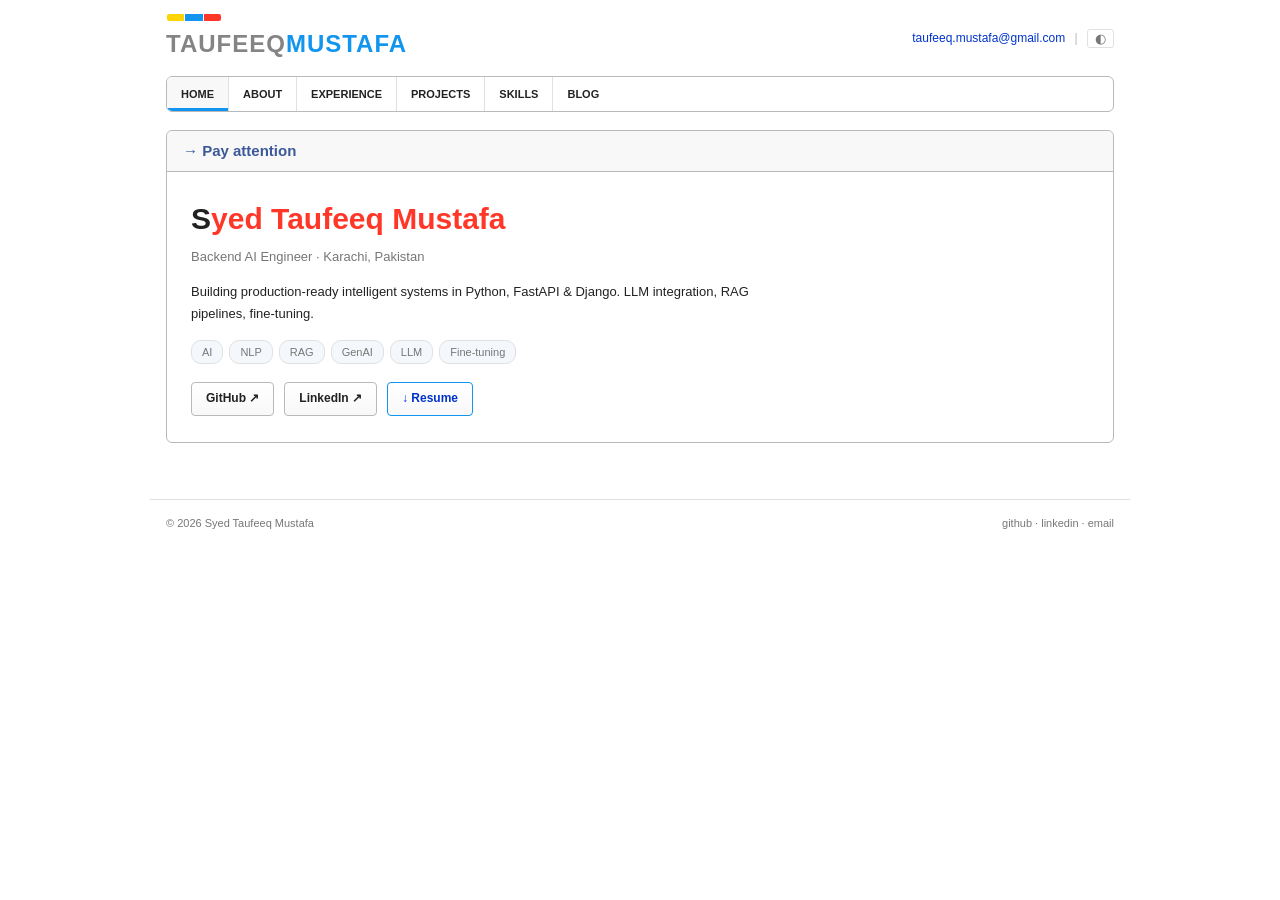
==== commit 57e0095f: "revamped" ====
--- a/index.html
+++ b/index.html
@@ -1,27 +1,31 @@
 <!DOCTYPE html>
-<html lang="en" data-theme="dark">
+<html lang="en" data-theme="light">
 <head>
     <meta charset="UTF-8">
     <meta name="viewport" content="width=device-width, initial-scale=1.0">
     <title>Syed Taufeeq Mustafa — AI/ML Engineer</title>
     <meta name="description" content="Backend AI Engineer — LLMs, RAG, FastAPI, Django. Portfolio & data science blog.">
-    <link rel="preconnect" href="https://fonts.googleapis.com">
-    <link rel="preconnect" href="https://fonts.gstatic.com" crossorigin>
-    <link href="https://fonts.googleapis.com/css2?family=Inter:wght@400;500;600;700&family=JetBrains+Mono:wght@400;500;600&display=swap" rel="stylesheet">
     <link rel="stylesheet" href="style.css">
 </head>
 <body>
 
-    <!-- TOP BAR -->
-    <header class="topbar">
-        <a href="#/" class="logo">taufeeq<span class="logo-accent">@portfolio</span><span class="cursor-blink">▊</span></a>
+    <!-- HEADER -->
+    <header class="header">
+        <div class="header-top">
+            <a href="#/" class="logo">TAUFEEQ<span class="logo-sub">MUSTAFA</span></a>
+            <div class="header-user">
+                <a href="mailto:taufeeq.mustafa@gmail.com">taufeeq.mustafa@gmail.com</a>
+                <span class="sep">|</span>
+                <button id="theme-toggle" class="theme-toggle" aria-label="Toggle theme" title="Toggle theme">◐</button>
+            </div>
+        </div>
         <nav class="topnav">
-            <a href="#/about">about</a>
-            <a href="#/experience">experience</a>
-            <a href="#/projects">projects</a>
-            <a href="#/skills">skills</a>
-            <a href="#/blog">blog</a>
-            <button id="theme-toggle" class="theme-toggle" aria-label="Toggle theme" title="Toggle theme (or type: theme)">◐</button>
+            <a href="#/">HOME</a>
+            <a href="#/about">ABOUT</a>
+            <a href="#/experience">EXPERIENCE</a>
+            <a href="#/projects">PROJECTS</a>
+            <a href="#/skills">SKILLS</a>
+            <a href="#/blog">BLOG</a>
         </nav>
     </header>
 
@@ -29,12 +33,13 @@
 
         <!-- HOME -->
         <section class="view" data-view="home">
-            <div class="hero">
-                <p class="hero-eyebrow mono">$ whoami</p>
-                <h1 class="hero-name">Syed Taufeeq Mustafa</h1>
+            <div class="hero roundbox">
+                <div class="caption">→ Pay attention</div>
+                <div class="hero-body">
+                <h1 class="hero-name"><span class="lgm">S</span>yed Taufeeq Mustafa</h1>
                 <p class="hero-role">Backend AI Engineer · Karachi, Pakistan</p>
                 <p class="hero-tagline">Building production-ready intelligent systems in Python, FastAPI &amp; Django. LLM integration, RAG pipelines, fine-tuning.</p>
-                <div class="hero-pills mono">
+                <div class="hero-pills">
                     <span>AI</span><span>NLP</span><span>RAG</span><span>GenAI</span><span>LLM</span><span>Fine-tuning</span>
                 </div>
                 <div class="hero-actions">
@@ -42,38 +47,38 @@
                     <a href="https://www.linkedin.com/in/s-taufeeq-mustafa-281a13221/" target="_blank" class="btn">LinkedIn ↗</a>
                     <a href="Taufeeq Resume.pdf" download="Taufeeq_Mustafa_Resume.pdf" class="btn btn--accent">↓ Resume</a>
                 </div>
-                <p class="hero-hint mono">Tip: press <kbd>/</kbd> and type <code>help</code> to navigate by command.</p>
+                </div>
             </div>
         </section>
 
         <!-- ABOUT -->
         <section class="view" data-view="about" hidden>
-            <h2 class="view-title mono"><span class="prompt">$</span> cat about.md</h2>
+            <h2 class="view-title">→ About me</h2>
             <div class="prose">
                 <p>AI/ML Engineer with hands-on experience shipping production-ready intelligent systems in <strong>Python, FastAPI, and Django</strong>. Skilled in LLM integration (Anthropic, OpenAI), fine-tuning, RAG pipelines, and vector embeddings with <strong>LangChain on GCP Vertex AI</strong>.</p>
                 <p>Strong backend foundation on <strong>AWS (S3, SES, RDS)</strong> with Redis caching, secure API design, and Salesforce integration — proven delivery of multi-tenant SaaS platforms with AI-powered insights engines.</p>
             </div>
             <div class="card">
-                <h3 class="card-label mono">education</h3>
+                <h3 class="card-label">education</h3>
                 <p><strong>B.Sc. Software Engineering</strong> — Sir Syed University of Engineering and Technology, Karachi<br><span class="muted">Sep 2021 – Aug 2025</span></p>
             </div>
             <div class="card">
-                <h3 class="card-label mono">contact</h3>
-                <div class="kv"><span class="mono muted">email</span><a href="mailto:taufeeq.mustafa@gmail.com">taufeeq.mustafa@gmail.com</a></div>
-                <div class="kv"><span class="mono muted">phone</span><span>+92 335 266 9000</span></div>
-                <div class="kv"><span class="mono muted">github</span><a href="https://github.com/taufeeq-mustafa" target="_blank">taufeeq-mustafa</a></div>
-                <div class="kv"><span class="mono muted">location</span><span>Karachi, Pakistan</span></div>
+                <h3 class="card-label">contact</h3>
+                <div class="kv"><span class="muted">email</span><a href="mailto:taufeeq.mustafa@gmail.com">taufeeq.mustafa@gmail.com</a></div>
+                <div class="kv"><span class="muted">phone</span><span>+92 335 266 9000</span></div>
+                <div class="kv"><span class="muted">github</span><a href="https://github.com/taufeeq-mustafa" target="_blank">taufeeq-mustafa</a></div>
+                <div class="kv"><span class="muted">location</span><span>Karachi, Pakistan</span></div>
             </div>
         </section>
 
         <!-- EXPERIENCE -->
         <section class="view" data-view="experience" hidden>
-            <h2 class="view-title mono"><span class="prompt">$</span> git log --experience</h2>
+            <h2 class="view-title">→ Experience</h2>
 
             <article class="card">
                 <div class="card-head">
                     <h3>Backend AI Engineer <span class="at">@ 1PERCENTLABS</span></h3>
-                    <span class="mono muted">Jan 2026 – Present</span>
+                    <span class="muted">Jan 2026 – Present</span>
                 </div>
                 <ul class="bullets">
                     <li>Integrated <strong>Anthropic Claude</strong> with web search tooling and Crunchbase API enrichment to build the PRISM AI scoring engine across Technical Feasibility, Risk, Budget, and Timeframe dimensions; 7-day Redis cache layer reduced LLM calls by <strong>50%</strong>.</li>
@@ -85,7 +90,7 @@
             <article class="card">
                 <div class="card-head">
                     <h3>AI Trainee <span class="at">@ WENAWA</span></h3>
-                    <span class="mono muted">Oct 2025 – Dec 2025</span>
+                    <span class="muted">Oct 2025 – Dec 2025</span>
                 </div>
                 <ul class="bullets">
                     <li>Packaged a <strong>LangChain RAG pipeline</strong> (Llama-3 + FAISS) into a FastAPI + Docker microservice handling ~500 daily queries under <strong>1.5s</strong> avg response time.</li>
@@ -97,85 +102,75 @@
 
         <!-- PROJECTS -->
         <section class="view" data-view="projects" hidden>
-            <h2 class="view-title mono"><span class="prompt">$</span> ls projects/</h2>
+            <h2 class="view-title">→ Projects</h2>
             <div class="grid">
                 <article class="card">
-                    <div class="card-head"><h3>NLP Talking Therapy Platform</h3><span class="tag mono">FYP · NLP</span></div>
+                    <div class="card-head"><h3>NLP Talking Therapy Platform</h3><span class="tag">FYP · NLP</span></div>
                     <p>Fine-tuned blenderbot-400M on a synthetic dataset for therapeutic responses. LangChain vector embeddings for multi-session continuity via FastAPI.</p>
-                    <p class="stack mono">Python · FastAPI · LangChain · Fine-tuning</p>
+                    <p class="stack">Python · FastAPI · LangChain · Fine-tuning</p>
                 </article>
                 <article class="card">
-                    <div class="card-head"><h3>HunarShehar</h3><span class="tag mono">Google APAC Hackathon</span></div>
+                    <div class="card-head"><h3>HunarShehar</h3><span class="tag">Google APAC Hackathon</span></div>
                     <p>AI agentic model on Vertex AI with Google ADK for personalized onboarding. Gemini-powered bilingual microlessons boosted engagement by 30%.</p>
-                    <p class="stack mono">Vertex AI · Gemini · ADK · Agents</p>
+                    <p class="stack">Vertex AI · Gemini · ADK · Agents</p>
                 </article>
                 <article class="card">
-                    <div class="card-head"><h3><a href="https://github.com/taufeeq-mustafa/Price-Negotiator" target="_blank">Price Negotiator ↗</a></h3><span class="tag mono">AI</span></div>
+                    <div class="card-head"><h3><a href="https://github.com/taufeeq-mustafa/Price-Negotiator" target="_blank">Price Negotiator ↗</a></h3><span class="tag">AI</span></div>
                     <p>AI-powered price negotiation system with intelligent bargaining logic.</p>
-                    <p class="stack mono">Python · AI</p>
+                    <p class="stack">Python · AI</p>
                 </article>
                 <article class="card">
-                    <div class="card-head"><h3><a href="https://github.com/taufeeq-mustafa/Notes-App" target="_blank">Notes App ↗</a></h3><span class="tag mono">Full Stack</span></div>
+                    <div class="card-head"><h3><a href="https://github.com/taufeeq-mustafa/Notes-App" target="_blank">Notes App ↗</a></h3><span class="tag">Full Stack</span></div>
                     <p>Full-stack MERN notes application with auth and CRUD operations.</p>
-                    <p class="stack mono">MongoDB · Express · React · Node</p>
+                    <p class="stack">MongoDB · Express · React · Node</p>
                 </article>
                 <article class="card">
-                    <div class="card-head"><h3><a href="https://github.com/taufeeq-mustafa/Criminal-Record-Management-System" target="_blank">Criminal Record Management ↗</a></h3><span class="tag mono">Java</span></div>
+                    <div class="card-head"><h3><a href="https://github.com/taufeeq-mustafa/Criminal-Record-Management-System" target="_blank">Criminal Record Management ↗</a></h3><span class="tag">Java</span></div>
                     <p>Enterprise record management system with CRUD, reporting, and RBAC.</p>
-                    <p class="stack mono">Java</p>
+                    <p class="stack">Java</p>
                 </article>
                 <article class="card">
-                    <div class="card-head"><h3><a href="https://github.com/taufeeq-mustafa/DotNet-CRUD" target="_blank">Student Management System ↗</a></h3><span class="tag mono">Enterprise</span></div>
+                    <div class="card-head"><h3><a href="https://github.com/taufeeq-mustafa/DotNet-CRUD" target="_blank">Student Management System ↗</a></h3><span class="tag">Enterprise</span></div>
                     <p>Full-stack student management platform with .NET backend and Angular frontend.</p>
-                    <p class="stack mono">.NET · Angular · SQL</p>
+                    <p class="stack">.NET · Angular · SQL</p>
                 </article>
             </div>
         </section>
 
         <!-- SKILLS -->
         <section class="view" data-view="skills" hidden>
-            <h2 class="view-title mono"><span class="prompt">$</span> pip list --skills</h2>
+            <h2 class="view-title">→ Skills</h2>
             <div class="grid">
-                <div class="card"><h3 class="card-label mono">languages</h3><p class="stack mono">Python · SQL · JavaScript · TypeScript · Java</p></div>
-                <div class="card"><h3 class="card-label mono">ai / ml</h3><p class="stack mono">LLM Integration · RAG · Fine-tuning · LangChain · NLP · AI Agents · Embeddings · FAISS</p></div>
-                <div class="card"><h3 class="card-label mono">frameworks &amp; tools</h3><p class="stack mono">FastAPI · Django · Node.js · Docker · Git · Jupyter · Redis</p></div>
-                <div class="card"><h3 class="card-label mono">cloud</h3><p class="stack mono">AWS S3 · AWS SES · AWS RDS · GCP Vertex AI</p></div>
-                <div class="card"><h3 class="card-label mono">integrations</h3><p class="stack mono">Anthropic Claude · OpenAI · Salesforce · Stripe · Crunchbase API</p></div>
-                <div class="card"><h3 class="card-label mono">certifications</h3><p class="stack mono">AI for Devs — DataCamp · OOP — Coursera (UCSD)</p></div>
+                <div class="card"><h3 class="card-label">languages</h3><p class="stack">Python · SQL · JavaScript · TypeScript · Java</p></div>
+                <div class="card"><h3 class="card-label">ai / ml</h3><p class="stack">LLM Integration · RAG · Fine-tuning · LangChain · NLP · AI Agents · Embeddings · FAISS</p></div>
+                <div class="card"><h3 class="card-label">frameworks &amp; tools</h3><p class="stack">FastAPI · Django · Node.js · Docker · Git · Jupyter · Redis</p></div>
+                <div class="card"><h3 class="card-label">cloud</h3><p class="stack">AWS S3 · AWS SES · AWS RDS · GCP Vertex AI</p></div>
+                <div class="card"><h3 class="card-label">integrations</h3><p class="stack">Anthropic Claude · OpenAI · Salesforce · Stripe · Crunchbase API</p></div>
+                <div class="card"><h3 class="card-label">certifications</h3><p class="stack">AI for Devs — DataCamp · OOP — Coursera (UCSD)</p></div>
             </div>
         </section>
 
         <!-- BLOG LIST -->
         <section class="view" data-view="blog" hidden>
-            <h2 class="view-title mono"><span class="prompt">$</span> ls blog/</h2>
-            <div id="blog-list" class="blog-list"><p class="muted mono">loading posts…</p></div>
+            <h2 class="view-title">→ Blog</h2>
+            <div id="blog-list" class="blog-list"><p class="muted">loading posts…</p></div>
         </section>
 
         <!-- BLOG POST -->
         <section class="view" data-view="post" hidden>
-            <p class="mono"><a href="#/blog" class="back-link">← cd ../blog</a></p>
+            <p><a href="#/blog" class="back-link">← Back to blog</a></p>
             <article id="post-content" class="prose post-body"></article>
         </section>
 
         <!-- 404 -->
         <section class="view" data-view="404" hidden>
-            <h2 class="view-title mono"><span class="prompt">$</span> 404</h2>
-            <p class="prose">Nothing here. Type <code>help</code> in the command bar, or <a href="#/">go home</a>.</p>
+            <h2 class="view-title">→ 404</h2>
+            <p class="prose">Nothing here. <a href="#/">Go home</a>.</p>
         </section>
 
     </main>
 
-    <!-- CLI BAR -->
-    <div class="cli" id="cli">
-        <div class="cli-output mono" id="cli-output" hidden></div>
-        <div class="cli-row mono">
-            <span class="prompt">❯</span>
-            <input id="cli-input" type="text" autocomplete="off" spellcheck="false"
-                   placeholder="type a command… (help)" aria-label="Command input">
-        </div>
-    </div>
-
-    <footer class="footer mono">
+    <footer class="footer">
         <span>© 2026 Syed Taufeeq Mustafa</span>
         <span><a href="https://github.com/taufeeq-mustafa" target="_blank">github</a> · <a href="https://www.linkedin.com/in/s-taufeeq-mustafa-281a13221/" target="_blank">linkedin</a> · <a href="mailto:taufeeq.mustafa@gmail.com">email</a></span>
     </footer>
--- a/style.css
+++ b/style.css
@@ -1,33 +1,42 @@
 /* ============================================
-   TERMINAL-MINIMAL THEME
+   CODEFORCES-STYLE THEME
    Syed Taufeeq Mustafa — Portfolio
    ============================================ */
 
 :root {
-    --font-sans: 'Inter', system-ui, sans-serif;
-    --font-mono: 'JetBrains Mono', ui-monospace, monospace;
+    --font: Verdana, Arial, sans-serif;
+    /* codeforces logo bar colors */
+    --cf-yellow: #FFD400;
+    --cf-blue: #1195EE;
+    --cf-red: #FF3729;
+}
+
+[data-theme="light"] {
+    --bg: #ffffff;
+    --box: #ffffff;
+    --box-head: #f8f8f8;
+    --border: #b9b9b9;
+    --border-soft: #e1e1e1;
+    --text: #222222;
+    --muted: #777777;
+    --link: #0033cc;
+    --caption: #3b5998;
+    --stripe: #f4f7fb;
+    --menu-bg: #ffffff;
 }
 
 [data-theme="dark"] {
-    --bg: #0d1117;
-    --bg-soft: #161b22;
-    --border: #21262d;
-    --text: #e6edf3;
-    --muted: #8b949e;
-    --accent: #3fb950;
-    --accent-soft: rgba(63, 185, 80, 0.12);
-    --link: #58a6ff;
-}
-
-[data-theme="light"] {
-    --bg: #fafaf8;
-    --bg-soft: #ffffff;
-    --border: #e4e4e0;
-    --text: #1a1f24;
-    --muted: #6b7280;
-    --accent: #0f7b31;
-    --accent-soft: rgba(15, 123, 49, 0.08);
-    --link: #0b62c4;
+    --bg: #1e1e1e;
+    --box: #262626;
+    --box-head: #2d2d2d;
+    --border: #4d4d4d;
+    --border-soft: #383838;
+    --text: #d6d6d6;
+    --muted: #909090;
+    --link: #5c9ce6;
+    --caption: #7da2d8;
+    --stripe: #2a2e33;
+    --menu-bg: #262626;
 }
 
 *, *::before, *::after { box-sizing: border-box; margin: 0; padding: 0; }
@@ -35,237 +44,250 @@
 body {
     background: var(--bg);
     color: var(--text);
-    font-family: var(--font-sans);
-    font-size: 15.5px;
-    line-height: 1.7;
-    transition: background 0.2s, color 0.2s;
-    /* room for fixed CLI bar */
-    padding-bottom: 110px;
-}
-
-.mono { font-family: var(--font-mono); }
-.muted { color: var(--muted); }
+    font-family: var(--font);
+    font-size: 13px;
+    line-height: 1.65;
+}
+
 a { color: var(--link); text-decoration: none; }
 a:hover { text-decoration: underline; }
+.muted { color: var(--muted); }
 code, kbd {
-    font-family: var(--font-mono);
-    font-size: 0.85em;
-    background: var(--bg-soft);
-    border: 1px solid var(--border);
-    border-radius: 4px;
-    padding: 1px 6px;
-}
-.prompt { color: var(--accent); }
-
-/* ---------- top bar ---------- */
-.topbar {
+    font-family: Consolas, 'Courier New', monospace;
+    font-size: 0.95em;
+    background: var(--box-head);
+    border: 1px solid var(--border-soft);
+    border-radius: 3px;
+    padding: 0 4px;
+}
+
+/* ---------- header ---------- */
+.header {
+    max-width: 980px;
+    margin: 0 auto;
+    padding: 14px 16px 0;
+}
+.header-top {
     display: flex;
     justify-content: space-between;
     align-items: center;
-    gap: 16px;
     flex-wrap: wrap;
-    max-width: 860px;
-    margin: 0 auto;
-    padding: 20px 24px;
-}
+    gap: 10px;
+    padding-bottom: 12px;
+}
+/* wordmark with the codeforces-style colored bars */
 .logo {
-    font-family: var(--font-mono);
-    font-weight: 600;
-    color: var(--text);
-    font-size: 15px;
+    font-size: 24px;
+    font-weight: bold;
+    letter-spacing: 1px;
+    color: #848484;
+    position: relative;
+    padding-top: 10px;
 }
 .logo:hover { text-decoration: none; }
-.logo-accent { color: var(--accent); }
-.cursor-blink { animation: blink 1.2s steps(1) infinite; color: var(--accent); }
-@keyframes blink { 50% { opacity: 0; } }
-
-.topnav { display: flex; align-items: center; gap: 18px; }
-.topnav a {
-    font-family: var(--font-mono);
-    font-size: 13.5px;
-    color: var(--muted);
-}
-.topnav a:hover, .topnav a.active { color: var(--accent); text-decoration: none; }
+.logo-sub { color: var(--cf-blue); }
+.logo::before {
+    content: '';
+    position: absolute;
+    top: 0;
+    left: 1px;
+    width: 54px;
+    height: 7px;
+    border-radius: 2px;
+    background: linear-gradient(to right,
+        var(--cf-yellow) 0 32%, transparent 32% 34%,
+        var(--cf-blue) 34% 66%, transparent 66% 68%,
+        var(--cf-red) 68% 100%);
+}
+.header-user { font-size: 12px; }
+.header-user .sep { color: var(--border); margin: 0 6px; }
 .theme-toggle {
     background: none;
+    border: 1px solid var(--border-soft);
+    border-radius: 3px;
+    color: var(--muted);
+    cursor: pointer;
+    font-size: 13px;
+    padding: 1px 7px;
+    vertical-align: middle;
+}
+.theme-toggle:hover { color: var(--link); border-color: var(--link); }
+
+/* codeforces-style menu bar */
+.topnav {
+    display: flex;
+    flex-wrap: wrap;
     border: 1px solid var(--border);
     border-radius: 6px;
-    color: var(--muted);
-    cursor: pointer;
+    background: var(--menu-bg);
+    overflow: hidden;
+}
+.topnav a {
+    color: var(--text);
+    font-size: 11px;
+    font-weight: bold;
+    text-transform: uppercase;
+    padding: 8px 14px;
+    border-right: 1px solid var(--border-soft);
+}
+.topnav a:last-child { border-right: none; }
+.topnav a:hover { background: var(--box-head); text-decoration: none; }
+.topnav a.active {
+    background: var(--box-head);
+    box-shadow: inset 0 -3px 0 var(--cf-blue);
+}
+
+/* ---------- layout / views ---------- */
+#app { max-width: 980px; margin: 0 auto; padding: 18px 16px; }
+.view { animation: fadeIn 0.2s ease; }
+@keyframes fadeIn { from { opacity: 0; } }
+
+/* codeforces "→ titled" caption */
+.view-title {
+    color: var(--caption);
+    font-size: 17px;
+    font-weight: bold;
+    margin-bottom: 14px;
+}
+
+/* ---------- roundbox (the CF signature box) ---------- */
+.roundbox, .card {
+    background: var(--box);
+    border: 1px solid var(--border);
+    border-radius: 6px;
+    margin-bottom: 14px;
+}
+.card { padding: 14px 16px; }
+.caption {
+    color: var(--caption);
     font-size: 15px;
-    padding: 2px 9px;
-    line-height: 1.4;
-}
-.theme-toggle:hover { color: var(--accent); border-color: var(--accent); }
-
-/* ---------- views ---------- */
-#app { max-width: 860px; margin: 0 auto; padding: 24px; }
-.view { animation: fadeIn 0.25s ease; }
-@keyframes fadeIn { from { opacity: 0; transform: translateY(6px); } }
-
-.view-title {
-    font-size: 17px;
-    font-weight: 600;
-    margin-bottom: 28px;
+    font-weight: bold;
+    padding: 8px 16px;
+    border-bottom: 1px solid var(--border);
+    background: var(--box-head);
+    border-radius: 6px 6px 0 0;
+}
+.card-label {
+    color: var(--caption);
+    font-size: 12px;
+    font-weight: bold;
+    text-transform: capitalize;
+    margin-bottom: 8px;
+}
+.card-label::before { content: '→ '; }
+
+/* ---------- hero ---------- */
+.hero-body { padding: 22px 24px 26px; }
+.hero-name {
+    font-size: 30px;
+    font-weight: bold;
+    color: var(--cf-red);
+    margin-bottom: 2px;
+}
+/* codeforces legendary-grandmaster style: first letter black */
+.lgm { color: var(--text); }
+.hero-role { color: var(--muted); font-size: 13px; margin-bottom: 14px; }
+.hero-tagline { max-width: 560px; margin-bottom: 16px; }
+.hero-pills { display: flex; flex-wrap: wrap; gap: 6px; margin-bottom: 18px; }
+.hero-pills span {
+    font-size: 11px;
+    padding: 2px 10px;
+    border: 1px solid var(--border-soft);
+    border-radius: 10px;
+    background: var(--stripe);
+    color: var(--muted);
+}
+.hero-actions { display: flex; flex-wrap: wrap; gap: 10px; }
+.btn {
+    font-size: 12px;
+    font-weight: bold;
+    padding: 6px 14px;
+    border: 1px solid var(--border);
+    border-radius: 4px;
+    background: linear-gradient(var(--box), var(--box-head));
     color: var(--text);
 }
-
-/* ---------- hero ---------- */
-.hero { padding: 56px 0 24px; }
-.hero-eyebrow { color: var(--accent); font-size: 14px; margin-bottom: 12px; }
-.hero-name {
-    font-size: clamp(32px, 6vw, 52px);
-    font-weight: 700;
-    letter-spacing: -0.02em;
-    line-height: 1.1;
-    margin-bottom: 8px;
-}
-.hero-role { font-family: var(--font-mono); color: var(--muted); font-size: 14px; margin-bottom: 20px; }
-.hero-tagline { max-width: 540px; margin-bottom: 24px; }
-.hero-pills { display: flex; flex-wrap: wrap; gap: 8px; margin-bottom: 28px; }
-.hero-pills span {
-    font-size: 12px;
-    padding: 3px 12px;
-    border: 1px solid var(--border);
-    border-radius: 99px;
-    color: var(--muted);
-    background: var(--bg-soft);
-}
-.hero-actions { display: flex; flex-wrap: wrap; gap: 12px; margin-bottom: 36px; }
-.btn {
-    font-family: var(--font-mono);
-    font-size: 13.5px;
-    padding: 8px 18px;
-    border: 1px solid var(--border);
-    border-radius: 8px;
-    color: var(--text);
-    background: var(--bg-soft);
-    transition: border-color 0.15s, color 0.15s;
-}
-.btn:hover { border-color: var(--accent); color: var(--accent); text-decoration: none; }
-.btn--accent { border-color: var(--accent); color: var(--accent); background: var(--accent-soft); }
-.hero-hint { font-size: 12.5px; color: var(--muted); }
+.btn:hover { text-decoration: none; border-color: var(--cf-blue); color: var(--link); }
+.btn--accent { border-color: var(--cf-blue); color: var(--link); }
 
 /* ---------- cards / grids ---------- */
-.card {
-    background: var(--bg-soft);
-    border: 1px solid var(--border);
-    border-radius: 10px;
-    padding: 20px 22px;
-    margin-bottom: 16px;
-}
-.card-label {
-    font-size: 12px;
-    text-transform: uppercase;
-    letter-spacing: 0.08em;
-    color: var(--accent);
-    margin-bottom: 10px;
-}
 .card-head {
     display: flex;
     justify-content: space-between;
     align-items: baseline;
-    gap: 12px;
+    gap: 10px;
     flex-wrap: wrap;
-    margin-bottom: 10px;
-}
-.card-head h3 { font-size: 16.5px; font-weight: 600; }
-.card-head h3 a { color: var(--text); }
-.card-head h3 a:hover { color: var(--accent); text-decoration: none; }
-.at { color: var(--accent); font-weight: 500; }
-.tag { font-size: 12px; color: var(--muted); }
-.grid { display: grid; grid-template-columns: 1fr 1fr; gap: 16px; }
+    margin-bottom: 8px;
+}
+.card-head h3 { font-size: 14px; font-weight: bold; }
+.card-head h3 a { color: var(--link); }
+.at { color: var(--muted); font-weight: normal; font-size: 12px; }
+.tag {
+    font-size: 10px;
+    font-weight: bold;
+    text-transform: uppercase;
+    color: var(--muted);
+    background: var(--stripe);
+    border: 1px solid var(--border-soft);
+    border-radius: 3px;
+    padding: 1px 6px;
+}
+.mono.muted, .card-head + .mono { font-size: 11px; }
+.grid { display: grid; grid-template-columns: 1fr 1fr; gap: 14px; }
 .grid .card { margin-bottom: 0; }
 .bullets { padding-left: 20px; }
-.bullets li { margin-bottom: 8px; }
-.bullets li::marker { color: var(--accent); }
-.stack { font-size: 12.5px; color: var(--muted); margin-top: 10px; }
-.kv { display: flex; gap: 16px; margin-bottom: 6px; font-size: 14.5px; }
-.kv > :first-child { min-width: 80px; font-size: 13px; }
+.bullets li { margin-bottom: 7px; }
+.stack { font-size: 11px; color: var(--muted); margin-top: 8px; }
+.kv { display: flex; gap: 14px; margin-bottom: 5px; }
+.kv > :first-child { min-width: 80px; color: var(--muted); font-size: 12px; }
 
 /* ---------- prose (about + blog posts) ---------- */
-.prose { max-width: 680px; }
-.prose p { margin-bottom: 16px; }
-.prose h1 { font-size: 30px; letter-spacing: -0.02em; line-height: 1.2; margin: 8px 0 16px; }
-.prose h2 { font-size: 22px; margin: 32px 0 12px; }
-.prose h3 { font-size: 18px; margin: 24px 0 10px; }
-.prose ul, .prose ol { padding-left: 24px; margin-bottom: 16px; }
-.prose li { margin-bottom: 6px; }
-.prose img { max-width: 100%; border-radius: 10px; border: 1px solid var(--border); margin: 8px 0; }
+.prose { max-width: 720px; }
+.prose p { margin-bottom: 13px; }
+.prose h1 { font-size: 22px; color: var(--caption); margin: 4px 0 8px; }
+.prose h2 { font-size: 17px; color: var(--caption); margin: 22px 0 10px; }
+.prose h3 { font-size: 14px; margin: 18px 0 8px; }
+.prose ul, .prose ol { padding-left: 24px; margin-bottom: 13px; }
+.prose li { margin-bottom: 5px; }
+.prose img { max-width: 100%; border: 1px solid var(--border); border-radius: 6px; margin: 6px 0; }
 .prose blockquote {
-    border-left: 3px solid var(--accent);
-    padding-left: 16px;
-    color: var(--muted);
-    margin: 16px 0;
-}
+    border-left: 3px solid var(--cf-blue);
+    background: var(--stripe);
+    padding: 8px 14px;
+    color: var(--muted);
+    margin: 13px 0;
+    border-radius: 0 4px 4px 0;
+}
+.prose blockquote p { margin: 0; }
 .prose pre {
-    background: var(--bg-soft);
+    background: var(--box-head);
     border: 1px solid var(--border);
-    border-radius: 10px;
-    padding: 16px;
+    border-radius: 6px;
+    padding: 12px 14px;
     overflow-x: auto;
-    margin-bottom: 16px;
-    font-family: var(--font-mono);
-    font-size: 13px;
-    line-height: 1.6;
+    margin-bottom: 13px;
+    font-family: Consolas, 'Courier New', monospace;
+    font-size: 12px;
+    line-height: 1.5;
 }
 .prose pre code { background: none; border: none; padding: 0; font-size: inherit; }
-.post-meta { font-family: var(--font-mono); font-size: 13px; color: var(--muted); margin-bottom: 24px; }
-.back-link { color: var(--muted); font-size: 13.5px; }
-.back-link:hover { color: var(--accent); text-decoration: none; }
+.post-meta { font-size: 11px; color: var(--muted); margin-bottom: 18px; }
+.back-link { font-size: 12px; }
 
 /* ---------- blog list ---------- */
-.blog-list .card { display: block; color: var(--text); transition: border-color 0.15s; }
-a.blog-item:hover { text-decoration: none; border-color: var(--accent); }
-.blog-item h3 { font-size: 17px; margin-bottom: 6px; }
-.blog-item .post-meta { margin-bottom: 8px; }
-.blog-item p { color: var(--muted); font-size: 14.5px; }
-.blog-cover { width: 100%; max-height: 220px; object-fit: cover; border-radius: 8px; margin-bottom: 14px; border: 1px solid var(--border); }
-
-/* ---------- CLI bar ---------- */
-.cli {
-    position: fixed;
-    bottom: 0;
-    left: 0;
-    right: 0;
-    background: var(--bg-soft);
-    border-top: 1px solid var(--border);
-    padding: 10px 0;
-    z-index: 100;
-    backdrop-filter: blur(8px);
-}
-.cli-row {
-    display: flex;
-    align-items: center;
-    gap: 10px;
-    max-width: 860px;
-    margin: 0 auto;
-    padding: 0 24px;
-}
-.cli-row .prompt { font-weight: 600; }
-#cli-input {
-    flex: 1;
-    background: none;
-    border: none;
-    outline: none;
-    color: var(--text);
-    font-family: var(--font-mono);
-    font-size: 14px;
-    padding: 6px 0;
-}
-#cli-input::placeholder { color: var(--muted); opacity: 0.7; }
-.cli-output {
-    max-width: 860px;
-    margin: 0 auto 8px;
-    padding: 0 24px;
-    font-size: 13px;
-    color: var(--muted);
-    white-space: pre-wrap;
-    max-height: 40vh;
-    overflow-y: auto;
-}
-.cli-output .ok { color: var(--accent); }
-.cli-output .err { color: #f47067; }
+.blog-list a.blog-item { display: block; color: var(--text); }
+a.blog-item:hover { text-decoration: none; border-color: var(--cf-blue); }
+.blog-item h3 { font-size: 15px; color: var(--link); margin-bottom: 4px; }
+.blog-item .post-meta { margin-bottom: 6px; }
+.blog-item p { color: var(--muted); }
+.blog-cover {
+    width: 100%;
+    max-height: 220px;
+    object-fit: cover;
+    border-radius: 4px;
+    border: 1px solid var(--border-soft);
+    margin-bottom: 12px;
+}
 
 /* ---------- footer ---------- */
 .footer {
@@ -273,19 +295,19 @@
     justify-content: space-between;
     flex-wrap: wrap;
     gap: 8px;
-    max-width: 860px;
-    margin: 40px auto 0;
-    padding: 20px 24px;
-    border-top: 1px solid var(--border);
-    font-size: 12.5px;
+    max-width: 980px;
+    margin: 24px auto 0;
+    padding: 14px 16px;
+    border-top: 1px solid var(--border-soft);
+    font-size: 11px;
     color: var(--muted);
 }
 .footer a { color: var(--muted); }
-.footer a:hover { color: var(--accent); }
+.footer a:hover { color: var(--link); }
 
 /* ---------- responsive ---------- */
 @media (max-width: 640px) {
     .grid { grid-template-columns: 1fr; }
-    .topnav { gap: 12px; }
-    .hero { padding-top: 32px; }
-}
+    .topnav a { padding: 8px 10px; }
+    .hero-body { padding: 16px; }
+}
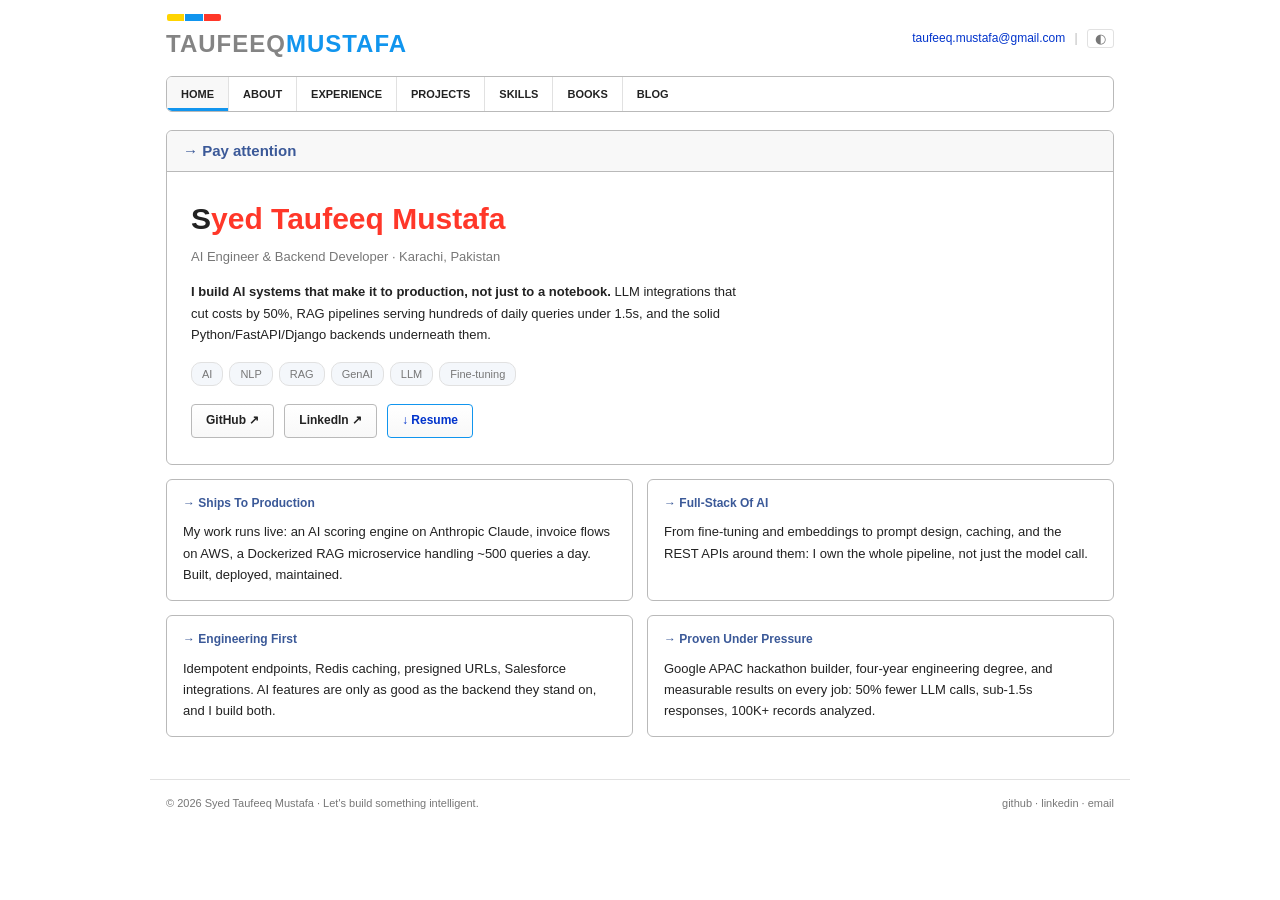
==== commit 9ef1dd75: "revamped" ====
--- a/index.html
+++ b/index.html
@@ -3,8 +3,8 @@
 <head>
     <meta charset="UTF-8">
     <meta name="viewport" content="width=device-width, initial-scale=1.0">
-    <title>Syed Taufeeq Mustafa — AI/ML Engineer</title>
-    <meta name="description" content="Backend AI Engineer — LLMs, RAG, FastAPI, Django. Portfolio & data science blog.">
+    <title>Syed Taufeeq Mustafa | AI/ML Engineer</title>
+    <meta name="description" content="Syed Taufeeq Mustafa, AI Engineer who ships. Production LLM systems, RAG pipelines, and backend platforms in Python, FastAPI & Django.">
     <link rel="stylesheet" href="style.css">
 </head>
 <body>
@@ -25,6 +25,7 @@
             <a href="#/experience">EXPERIENCE</a>
             <a href="#/projects">PROJECTS</a>
             <a href="#/skills">SKILLS</a>
+            <a href="#/books">BOOKS</a>
             <a href="#/blog">BLOG</a>
         </nav>
     </header>
@@ -37,8 +38,8 @@
                 <div class="caption">→ Pay attention</div>
                 <div class="hero-body">
                 <h1 class="hero-name"><span class="lgm">S</span>yed Taufeeq Mustafa</h1>
-                <p class="hero-role">Backend AI Engineer · Karachi, Pakistan</p>
-                <p class="hero-tagline">Building production-ready intelligent systems in Python, FastAPI &amp; Django. LLM integration, RAG pipelines, fine-tuning.</p>
+                <p class="hero-role">AI Engineer &amp; Backend Developer · Karachi, Pakistan</p>
+                <p class="hero-tagline"><strong>I build AI systems that make it to production, not just to a notebook.</strong> LLM integrations that cut costs by 50%, RAG pipelines serving hundreds of daily queries under 1.5s, and the solid Python/FastAPI/Django backends underneath them.</p>
                 <div class="hero-pills">
                     <span>AI</span><span>NLP</span><span>RAG</span><span>GenAI</span><span>LLM</span><span>Fine-tuning</span>
                 </div>
@@ -49,18 +50,38 @@
                 </div>
                 </div>
             </div>
+
+            <div class="grid">
+                <div class="card">
+                    <h3 class="card-label">Ships to production</h3>
+                    <p>My work runs live: an AI scoring engine on Anthropic Claude, invoice flows on AWS, a Dockerized RAG microservice handling ~500 queries a day. Built, deployed, maintained.</p>
+                </div>
+                <div class="card">
+                    <h3 class="card-label">Full-stack of AI</h3>
+                    <p>From fine-tuning and embeddings to prompt design, caching, and the REST APIs around them: I own the whole pipeline, not just the model call.</p>
+                </div>
+                <div class="card">
+                    <h3 class="card-label">Engineering first</h3>
+                    <p>Idempotent endpoints, Redis caching, presigned URLs, Salesforce integrations. AI features are only as good as the backend they stand on, and I build both.</p>
+                </div>
+                <div class="card">
+                    <h3 class="card-label">Proven under pressure</h3>
+                    <p>Google APAC hackathon builder, four-year engineering degree, and measurable results on every job: 50% fewer LLM calls, sub-1.5s responses, 100K+ records analyzed.</p>
+                </div>
+            </div>
         </section>
 
         <!-- ABOUT -->
         <section class="view" data-view="about" hidden>
             <h2 class="view-title">→ About me</h2>
             <div class="prose">
-                <p>AI/ML Engineer with hands-on experience shipping production-ready intelligent systems in <strong>Python, FastAPI, and Django</strong>. Skilled in LLM integration (Anthropic, OpenAI), fine-tuning, RAG pipelines, and vector embeddings with <strong>LangChain on GCP Vertex AI</strong>.</p>
-                <p>Strong backend foundation on <strong>AWS (S3, SES, RDS)</strong> with Redis caching, secure API design, and Salesforce integration — proven delivery of multi-tenant SaaS platforms with AI-powered insights engines.</p>
+                <p>I'm an AI Engineer who treats machine learning as an engineering discipline. Plenty of people can call an LLM API. I ship the whole system: <strong>Python, FastAPI, and Django</strong> backends with LLM integration (Anthropic, OpenAI), fine-tuning, RAG pipelines, and vector embeddings via <strong>LangChain on GCP Vertex AI</strong>, deployed and serving real users.</p>
+                <p>What sets me apart is the foundation under the AI: <strong>AWS (S3, SES, RDS)</strong>, Redis caching, secure API design, idempotent integrations with Salesforce and Stripe. I've delivered multi-tenant SaaS platforms with AI-powered insights engines, and made them cheaper to run, cutting LLM costs by 50% with smart caching.</p>
+                <p>If you need someone who can take an AI feature from idea to a reliable, measurable production service, <a href="mailto:taufeeq.mustafa@gmail.com" id="copy-email" title="Click to copy email"><strong>let's talk</strong></a>.</p>
             </div>
             <div class="card">
                 <h3 class="card-label">education</h3>
-                <p><strong>B.Sc. Software Engineering</strong> — Sir Syed University of Engineering and Technology, Karachi<br><span class="muted">Sep 2021 – Aug 2025</span></p>
+                <p><strong>B.Sc. Software Engineering</strong>, Sir Syed University of Engineering and Technology, Karachi<br><span class="muted">Sep 2021 – Aug 2025</span></p>
             </div>
             <div class="card">
                 <h3 class="card-label">contact</h3>
@@ -145,14 +166,31 @@
                 <div class="card"><h3 class="card-label">ai / ml</h3><p class="stack">LLM Integration · RAG · Fine-tuning · LangChain · NLP · AI Agents · Embeddings · FAISS</p></div>
                 <div class="card"><h3 class="card-label">frameworks &amp; tools</h3><p class="stack">FastAPI · Django · Node.js · Docker · Git · Jupyter · Redis</p></div>
                 <div class="card"><h3 class="card-label">cloud</h3><p class="stack">AWS S3 · AWS SES · AWS RDS · GCP Vertex AI</p></div>
-                <div class="card"><h3 class="card-label">integrations</h3><p class="stack">Anthropic Claude · OpenAI · Salesforce · Stripe · Crunchbase API</p></div>
-                <div class="card"><h3 class="card-label">certifications</h3><p class="stack">AI for Devs — DataCamp · OOP — Coursera (UCSD)</p></div>
-            </div>
+                <div class="card"><h3 class="card-label">integrations</h3><p class="stack">Anthropic Claude · OpenAI · Salesforce · Stripe · Crunchbase API · Persona</p></div>
+                <div class="card"><h3 class="card-label">certifications</h3><p class="stack">AI for Devs (DataCamp) · OOP (Coursera, UCSD)</p></div>
+            </div>
+        </section>
+
+        <!-- BOOKS -->
+        <section class="view" data-view="books" hidden>
+            <h2 class="view-title">→ Books</h2>
+            <p class="prose" style="margin-bottom: 16px;">Books I've read and recommend.</p>
+            <div class="grid">
+                <!-- Add a book by copying this card:
+                <article class="card">
+                    <div class="card-head"><h3>Book Title</h3><span class="tag">Topic</span></div>
+                    <p class="muted">Author</p>
+                    <p>One or two lines on why it's worth reading.</p>
+                </article>
+                -->
+            </div>
+            <p class="muted">Nothing here yet. Check back soon.</p>
         </section>
 
         <!-- BLOG LIST -->
         <section class="view" data-view="blog" hidden>
             <h2 class="view-title">→ Blog</h2>
+            <p class="prose" style="margin-bottom: 16px;">Field notes from building AI systems in production: what worked, what broke, and the numbers behind it.</p>
             <div id="blog-list" class="blog-list"><p class="muted">loading posts…</p></div>
         </section>
 
@@ -171,7 +209,7 @@
     </main>
 
     <footer class="footer">
-        <span>© 2026 Syed Taufeeq Mustafa</span>
+        <span>© 2026 Syed Taufeeq Mustafa · Let's build something intelligent.</span>
         <span><a href="https://github.com/taufeeq-mustafa" target="_blank">github</a> · <a href="https://www.linkedin.com/in/s-taufeeq-mustafa-281a13221/" target="_blank">linkedin</a> · <a href="mailto:taufeeq.mustafa@gmail.com">email</a></span>
     </footer>
 
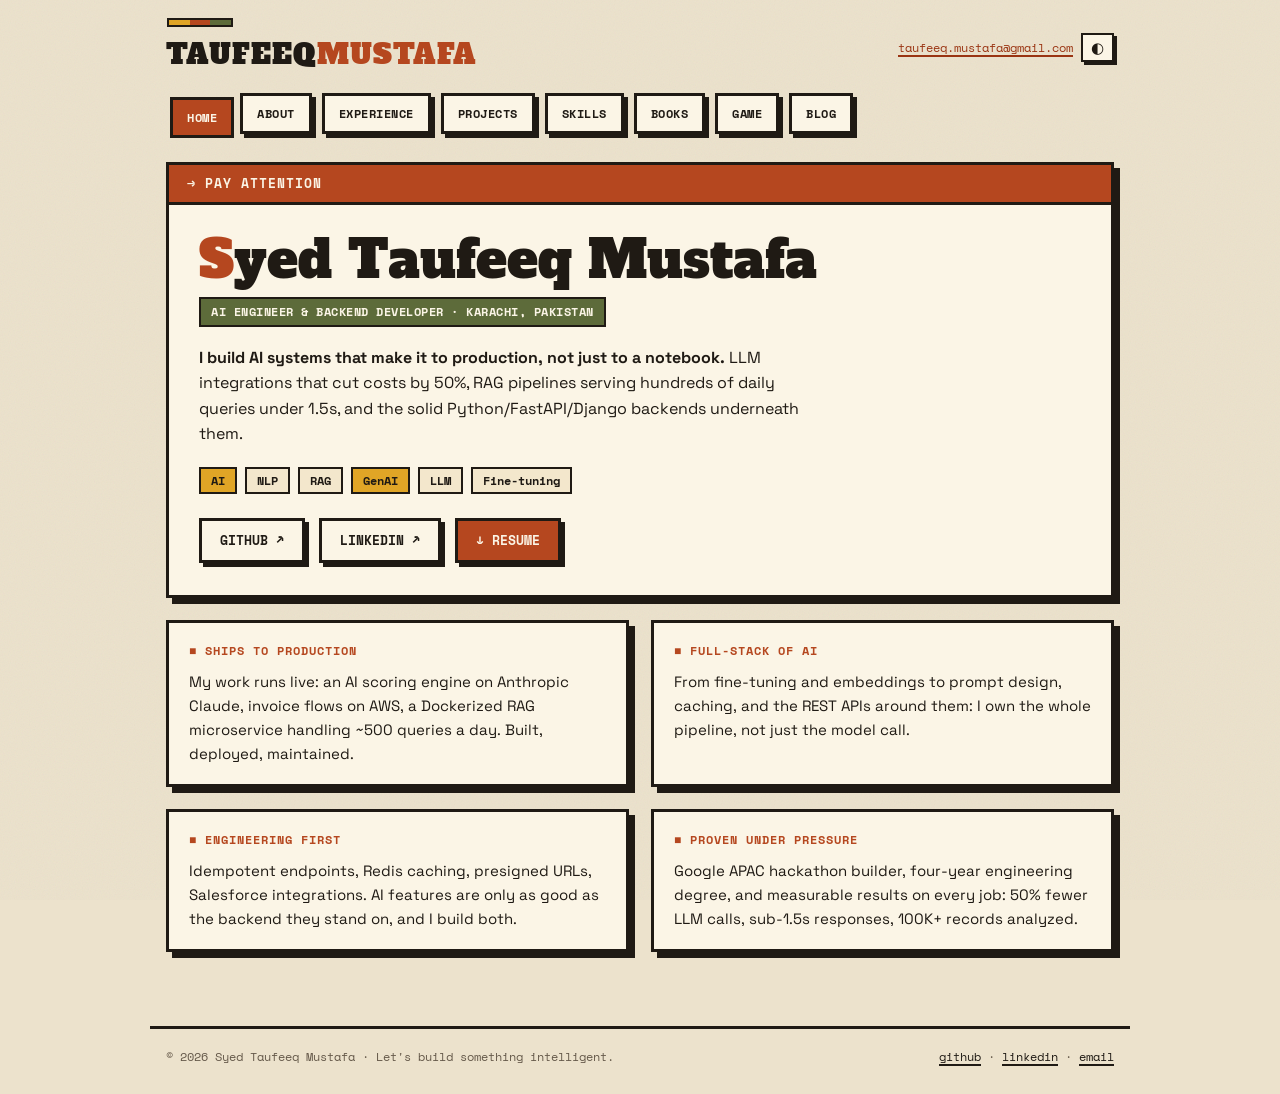
==== commit 930b8573: "ui update" ====
--- a/index.html
+++ b/index.html
@@ -5,6 +5,9 @@
     <meta name="viewport" content="width=device-width, initial-scale=1.0">
     <title>Syed Taufeeq Mustafa | AI/ML Engineer</title>
     <meta name="description" content="Syed Taufeeq Mustafa, AI Engineer who ships. Production LLM systems, RAG pipelines, and backend platforms in Python, FastAPI & Django.">
+    <link rel="preconnect" href="https://fonts.googleapis.com">
+    <link rel="preconnect" href="https://fonts.gstatic.com" crossorigin>
+    <link rel="stylesheet" href="https://fonts.googleapis.com/css2?family=Alfa+Slab+One&family=Space+Grotesk:wght@400;500;700&family=Space+Mono:wght@400;700&display=swap">
     <link rel="stylesheet" href="style.css">
 </head>
 <body>
@@ -26,6 +29,7 @@
             <a href="#/projects">PROJECTS</a>
             <a href="#/skills">SKILLS</a>
             <a href="#/books">BOOKS</a>
+            <a href="#/game">GAME</a>
             <a href="#/blog">BLOG</a>
         </nav>
     </header>
@@ -187,6 +191,31 @@
             <p class="muted">Nothing here yet. Check back soon.</p>
         </section>
 
+        <!-- GAME -->
+        <section class="view" data-view="game" hidden>
+            <h2 class="view-title">→ Game</h2>
+            <div class="roundbox">
+                <div class="caption">→ Sudoku</div>
+                <div class="game-body">
+                    <div class="sudoku-bar">
+                        <select id="sudoku-diff" aria-label="Difficulty">
+                            <option value="35">Easy</option>
+                            <option value="45" selected>Medium</option>
+                            <option value="55">Hard</option>
+                        </select>
+                        <button id="sudoku-new" class="btn">New game</button>
+                        <span class="muted" id="sudoku-status"></span>
+                    </div>
+                    <div id="sudoku-grid" class="sudoku-grid" tabindex="0" aria-label="Sudoku grid"></div>
+                    <div class="sudoku-pad" id="sudoku-pad">
+                        <button>1</button><button>2</button><button>3</button><button>4</button><button>5</button>
+                        <button>6</button><button>7</button><button>8</button><button>9</button><button>✕</button>
+                    </div>
+                    <p class="muted game-help">Click a cell, then type 1-9 (or use the pad). <kbd>Backspace</kbd> clears. Fill the grid with no conflicts to win.</p>
+                </div>
+            </div>
+        </section>
+
         <!-- BLOG LIST -->
         <section class="view" data-view="blog" hidden>
             <h2 class="view-title">→ Blog</h2>
--- a/style.css
+++ b/style.css
@@ -1,63 +1,76 @@
 /* ============================================
-   CODEFORCES-STYLE THEME
-   Syed Taufeeq Mustafa — Portfolio
+   RUSTIC NEO-BRUTALIST THEME
+   Syed Taufeeq Mustafa, Portfolio
    ============================================ */
 
 :root {
-    --font: Verdana, Arial, sans-serif;
-    /* codeforces logo bar colors */
-    --cf-yellow: #FFD400;
-    --cf-blue: #1195EE;
-    --cf-red: #FF3729;
+    --font: 'Space Grotesk', 'Segoe UI', Arial, sans-serif;
+    --font-display: 'Alfa Slab One', Rockwell, Georgia, serif;
+    --font-mono: 'Space Mono', Consolas, 'Courier New', monospace;
+    --rust: #b5471f;
+    --mustard: #e0a526;
+    --moss: #5d6b3a;
+    --bw: 3px;      /* border weight */
+    --shadow-x: 6px; /* hard shadow offset */
 }
 
 [data-theme="light"] {
-    --bg: #ffffff;
-    --box: #ffffff;
-    --box-head: #f8f8f8;
-    --border: #b9b9b9;
-    --border-soft: #e1e1e1;
-    --text: #222222;
-    --muted: #777777;
-    --link: #0033cc;
-    --caption: #3b5998;
-    --stripe: #f4f7fb;
-    --menu-bg: #ffffff;
+    --bg: #ece2cc;        /* parchment */
+    --box: #fbf5e6;       /* cream */
+    --box-head: #f3e7cc;
+    --ink: #1f1a14;       /* borders, shadows, text */
+    --text: #1f1a14;
+    --muted: #65594a;
+    --link: #9a3412;
+    --on-accent: #fbf5e6;
+    --shadow: #1f1a14;
+    --grain: 0.07;
 }
 
 [data-theme="dark"] {
-    --bg: #1e1e1e;
-    --box: #262626;
-    --box-head: #2d2d2d;
-    --border: #4d4d4d;
-    --border-soft: #383838;
-    --text: #d6d6d6;
-    --muted: #909090;
-    --link: #5c9ce6;
-    --caption: #7da2d8;
-    --stripe: #2a2e33;
-    --menu-bg: #262626;
+    --bg: #1b1713;        /* charred wood */
+    --box: #2a231c;
+    --box-head: #342b22;
+    --ink: #e8dabd;
+    --text: #eee3cb;
+    --muted: #b3a58c;
+    --link: #f08a5d;
+    --on-accent: #1b1713;
+    --shadow: #b5471f;
+    --grain: 0.05;
 }
 
 *, *::before, *::after { box-sizing: border-box; margin: 0; padding: 0; }
 
 body {
-    background: var(--bg);
+    background-color: var(--bg);
     color: var(--text);
     font-family: var(--font);
-    font-size: 13px;
-    line-height: 1.65;
-}
-
-a { color: var(--link); text-decoration: none; }
-a:hover { text-decoration: underline; }
+    font-size: 15px;
+    line-height: 1.6;
+}
+/* paper grain */
+body::before {
+    content: '';
+    position: fixed;
+    inset: 0;
+    pointer-events: none;
+    z-index: -1;
+    opacity: var(--grain);
+    background-image: url("data:image/svg+xml,%3Csvg xmlns='http://www.w3.org/2000/svg' width='160' height='160'%3E%3Cfilter id='n'%3E%3CfeTurbulence type='fractalNoise' baseFrequency='0.85' numOctaves='3' stitchTiles='stitch'/%3E%3C/filter%3E%3Crect width='100%25' height='100%25' filter='url(%23n)'/%3E%3C/svg%3E");
+}
+
+a { color: var(--link); text-decoration: underline; text-decoration-thickness: 2px; text-underline-offset: 3px; }
+a:hover { background: var(--mustard); color: var(--ink); text-decoration: none; }
+[data-theme="dark"] a:hover { color: #1b1713; }
+:focus-visible { outline: var(--bw) solid var(--rust); outline-offset: 3px; }
 .muted { color: var(--muted); }
+strong { font-weight: 700; }
 code, kbd {
-    font-family: Consolas, 'Courier New', monospace;
-    font-size: 0.95em;
+    font-family: var(--font-mono);
+    font-size: 0.88em;
     background: var(--box-head);
-    border: 1px solid var(--border-soft);
-    border-radius: 3px;
+    border: 2px solid var(--ink);
     padding: 0 4px;
 }
 
@@ -65,150 +78,183 @@
 .header {
     max-width: 980px;
     margin: 0 auto;
-    padding: 14px 16px 0;
+    padding: 18px 16px 0;
 }
 .header-top {
     display: flex;
     justify-content: space-between;
     align-items: center;
     flex-wrap: wrap;
-    gap: 10px;
-    padding-bottom: 12px;
-}
-/* wordmark with the codeforces-style colored bars */
+    gap: 12px;
+    padding-bottom: 16px;
+}
 .logo {
-    font-size: 24px;
-    font-weight: bold;
+    font-family: var(--font-display);
+    font-size: 28px;
     letter-spacing: 1px;
-    color: #848484;
+    color: var(--text);
+    text-decoration: none;
     position: relative;
-    padding-top: 10px;
-}
-.logo:hover { text-decoration: none; }
-.logo-sub { color: var(--cf-blue); }
+    padding-top: 14px;
+}
+.logo:hover { background: none; color: var(--text); }
+.logo-sub { color: var(--rust); }
+/* three stamped color blocks above the wordmark */
 .logo::before {
     content: '';
     position: absolute;
     top: 0;
     left: 1px;
-    width: 54px;
-    height: 7px;
-    border-radius: 2px;
+    width: 66px;
+    height: 9px;
+    border: 2px solid var(--ink);
     background: linear-gradient(to right,
-        var(--cf-yellow) 0 32%, transparent 32% 34%,
-        var(--cf-blue) 34% 66%, transparent 66% 68%,
-        var(--cf-red) 68% 100%);
-}
-.header-user { font-size: 12px; }
-.header-user .sep { color: var(--border); margin: 0 6px; }
+        var(--mustard) 0 33.3%, var(--rust) 33.3% 66.6%, var(--moss) 66.6% 100%);
+}
+.header-user { font-family: var(--font-mono); font-size: 12px; display: flex; align-items: center; gap: 8px; }
+.header-user .sep { display: none; }
 .theme-toggle {
-    background: none;
-    border: 1px solid var(--border-soft);
-    border-radius: 3px;
-    color: var(--muted);
+    font-family: var(--font);
+    background: var(--box);
+    border: 2px solid var(--ink);
+    box-shadow: 3px 3px 0 var(--shadow);
+    color: var(--text);
     cursor: pointer;
+    font-size: 15px;
+    line-height: 1;
+    padding: 5px 8px;
+}
+.theme-toggle:hover { background: var(--mustard); color: #1f1a14; }
+.theme-toggle:active { transform: translate(3px, 3px); box-shadow: none; }
+
+/* ---------- nav ---------- */
+.topnav { display: flex; flex-wrap: wrap; gap: 10px; }
+.topnav a {
+    font-family: var(--font-mono);
+    color: var(--text);
+    background: var(--box);
+    font-size: 12px;
+    font-weight: 700;
+    letter-spacing: 0.5px;
+    text-decoration: none;
+    padding: 8px 14px;
+    border: var(--bw) solid var(--ink);
+    box-shadow: 4px 4px 0 var(--shadow);
+    transition: transform 0.08s, box-shadow 0.08s;
+}
+.topnav a:hover { background: var(--mustard); color: #1f1a14; transform: translate(-2px, -2px); box-shadow: 6px 6px 0 var(--shadow); }
+.topnav a.active { transform: translate(4px, 4px); box-shadow: none; } /* pressed in */
+.topnav a.active { background: var(--rust); color: var(--on-accent); }
+[data-theme="dark"] .topnav a.active { color: #fbf5e6; }
+
+/* ---------- layout / views ---------- */
+#app { max-width: 980px; margin: 0 auto; padding: 28px 16px; }
+.view { animation: rise 0.25s ease-out; }
+@keyframes rise { from { opacity: 0; transform: translateY(6px); } }
+
+/* section title: a stamped label */
+.view-title {
+    display: inline-block;
+    font-family: var(--font-display);
+    font-weight: 400;
+    font-size: 24px;
+    letter-spacing: 0.5px;
+    background: var(--mustard);
+    color: #1f1a14;
+    border: var(--bw) solid var(--ink);
+    box-shadow: 4px 4px 0 var(--shadow);
+    padding: 4px 14px;
+    margin-bottom: 22px;
+    transform: rotate(-1deg);
+}
+
+/* ---------- boxes ---------- */
+.roundbox, .card {
+    background: var(--box);
+    border: var(--bw) solid var(--ink);
+    box-shadow: var(--shadow-x) var(--shadow-x) 0 var(--shadow);
+    margin-bottom: 22px;
+}
+.card { padding: 18px 20px; }
+.caption {
+    font-family: var(--font-mono);
     font-size: 13px;
-    padding: 1px 7px;
-    vertical-align: middle;
-}
-.theme-toggle:hover { color: var(--link); border-color: var(--link); }
-
-/* codeforces-style menu bar */
-.topnav {
-    display: flex;
-    flex-wrap: wrap;
-    border: 1px solid var(--border);
-    border-radius: 6px;
-    background: var(--menu-bg);
-    overflow: hidden;
-}
-.topnav a {
-    color: var(--text);
-    font-size: 11px;
-    font-weight: bold;
+    font-weight: 700;
+    letter-spacing: 1px;
     text-transform: uppercase;
-    padding: 8px 14px;
-    border-right: 1px solid var(--border-soft);
-}
-.topnav a:last-child { border-right: none; }
-.topnav a:hover { background: var(--box-head); text-decoration: none; }
-.topnav a.active {
+    color: var(--on-accent);
+    background: var(--rust);
+    padding: 8px 18px;
+    border-bottom: var(--bw) solid var(--ink);
+}
+[data-theme="dark"] .caption { color: #fbf5e6; }
+.card-label {
+    font-family: var(--font-mono);
+    color: var(--rust);
+    font-size: 12px;
+    font-weight: 700;
+    letter-spacing: 1px;
+    text-transform: uppercase;
+    margin-bottom: 10px;
+}
+[data-theme="dark"] .card-label { color: var(--link); }
+.card-label::before { content: '■ '; }
+
+/* ---------- hero ---------- */
+.hero-body { padding: 28px 30px 32px; }
+.hero-name {
+    font-family: var(--font-display);
+    font-weight: 400;
+    font-size: clamp(32px, 6vw, 52px);
+    line-height: 1.05;
+    color: var(--text);
+    margin-bottom: 10px;
+}
+.lgm { color: var(--rust); }
+.hero-role {
+    display: inline-block;
+    font-family: var(--font-mono);
+    font-size: 12px;
+    font-weight: 700;
+    text-transform: uppercase;
+    letter-spacing: 0.5px;
+    background: var(--moss);
+    color: #fbf5e6;
+    border: 2px solid var(--ink);
+    padding: 3px 10px;
+    margin-bottom: 18px;
+}
+.hero-tagline { max-width: 600px; font-size: 16px; margin-bottom: 20px; }
+.hero-pills { display: flex; flex-wrap: wrap; gap: 8px; margin-bottom: 24px; }
+.hero-pills span {
+    font-family: var(--font-mono);
+    font-size: 12px;
+    font-weight: 700;
+    padding: 2px 10px;
+    border: 2px solid var(--ink);
     background: var(--box-head);
-    box-shadow: inset 0 -3px 0 var(--cf-blue);
-}
-
-/* ---------- layout / views ---------- */
-#app { max-width: 980px; margin: 0 auto; padding: 18px 16px; }
-.view { animation: fadeIn 0.2s ease; }
-@keyframes fadeIn { from { opacity: 0; } }
-
-/* codeforces "→ titled" caption */
-.view-title {
-    color: var(--caption);
-    font-size: 17px;
-    font-weight: bold;
-    margin-bottom: 14px;
-}
-
-/* ---------- roundbox (the CF signature box) ---------- */
-.roundbox, .card {
-    background: var(--box);
-    border: 1px solid var(--border);
-    border-radius: 6px;
-    margin-bottom: 14px;
-}
-.card { padding: 14px 16px; }
-.caption {
-    color: var(--caption);
-    font-size: 15px;
-    font-weight: bold;
-    padding: 8px 16px;
-    border-bottom: 1px solid var(--border);
-    background: var(--box-head);
-    border-radius: 6px 6px 0 0;
-}
-.card-label {
-    color: var(--caption);
-    font-size: 12px;
-    font-weight: bold;
-    text-transform: capitalize;
-    margin-bottom: 8px;
-}
-.card-label::before { content: '→ '; }
-
-/* ---------- hero ---------- */
-.hero-body { padding: 22px 24px 26px; }
-.hero-name {
-    font-size: 30px;
-    font-weight: bold;
-    color: var(--cf-red);
-    margin-bottom: 2px;
-}
-/* codeforces legendary-grandmaster style: first letter black */
-.lgm { color: var(--text); }
-.hero-role { color: var(--muted); font-size: 13px; margin-bottom: 14px; }
-.hero-tagline { max-width: 560px; margin-bottom: 16px; }
-.hero-pills { display: flex; flex-wrap: wrap; gap: 6px; margin-bottom: 18px; }
-.hero-pills span {
-    font-size: 11px;
-    padding: 2px 10px;
-    border: 1px solid var(--border-soft);
-    border-radius: 10px;
-    background: var(--stripe);
-    color: var(--muted);
-}
-.hero-actions { display: flex; flex-wrap: wrap; gap: 10px; }
+    color: var(--text);
+}
+.hero-pills span:nth-child(3n+1) { background: var(--mustard); color: #1f1a14; }
+.hero-actions { display: flex; flex-wrap: wrap; gap: 14px; }
 .btn {
-    font-size: 12px;
-    font-weight: bold;
-    padding: 6px 14px;
-    border: 1px solid var(--border);
-    border-radius: 4px;
-    background: linear-gradient(var(--box), var(--box-head));
-    color: var(--text);
-}
-.btn:hover { text-decoration: none; border-color: var(--cf-blue); color: var(--link); }
-.btn--accent { border-color: var(--cf-blue); color: var(--link); }
+    display: inline-block;
+    font-family: var(--font-mono);
+    font-size: 13px;
+    font-weight: 700;
+    text-transform: uppercase;
+    text-decoration: none;
+    padding: 9px 18px;
+    border: var(--bw) solid var(--ink);
+    background: var(--box);
+    color: var(--text);
+    box-shadow: 4px 4px 0 var(--shadow);
+    cursor: pointer;
+    transition: transform 0.08s, box-shadow 0.08s;
+}
+.btn:hover { background: var(--mustard); color: #1f1a14; transform: translate(-2px, -2px); box-shadow: 6px 6px 0 var(--shadow); }
+.btn:active { transform: translate(4px, 4px); box-shadow: none; }
+.btn--accent { background: var(--rust); color: #fbf5e6; }
 
 /* ---------- cards / grids ---------- */
 .card-head {
@@ -217,77 +263,159 @@
     align-items: baseline;
     gap: 10px;
     flex-wrap: wrap;
-    margin-bottom: 8px;
-}
-.card-head h3 { font-size: 14px; font-weight: bold; }
-.card-head h3 a { color: var(--link); }
-.at { color: var(--muted); font-weight: normal; font-size: 12px; }
+    margin-bottom: 10px;
+}
+.card-head h3 { font-size: 17px; font-weight: 700; }
+.card-head > .muted { font-family: var(--font-mono); font-size: 12px; }
+.at { color: var(--muted); font-weight: 500; font-size: 14px; }
 .tag {
-    font-size: 10px;
-    font-weight: bold;
+    font-family: var(--font-mono);
+    font-size: 11px;
+    font-weight: 700;
     text-transform: uppercase;
-    color: var(--muted);
-    background: var(--stripe);
-    border: 1px solid var(--border-soft);
-    border-radius: 3px;
-    padding: 1px 6px;
-}
-.mono.muted, .card-head + .mono { font-size: 11px; }
-.grid { display: grid; grid-template-columns: 1fr 1fr; gap: 14px; }
+    color: #fbf5e6;
+    background: var(--moss);
+    border: 2px solid var(--ink);
+    padding: 1px 7px;
+}
+.grid { display: grid; grid-template-columns: 1fr 1fr; gap: 22px; margin-bottom: 22px; }
 .grid .card { margin-bottom: 0; }
 .bullets { padding-left: 20px; }
-.bullets li { margin-bottom: 7px; }
-.stack { font-size: 11px; color: var(--muted); margin-top: 8px; }
-.kv { display: flex; gap: 14px; margin-bottom: 5px; }
-.kv > :first-child { min-width: 80px; color: var(--muted); font-size: 12px; }
+.bullets li { margin-bottom: 8px; }
+.bullets li::marker { color: var(--rust); }
+.stack { font-family: var(--font-mono); font-size: 12px; color: var(--muted); margin-top: 10px; }
+.kv { display: flex; gap: 14px; margin-bottom: 6px; }
+.kv > :first-child { min-width: 80px; font-family: var(--font-mono); font-size: 12px; text-transform: uppercase; }
 
 /* ---------- prose (about + blog posts) ---------- */
 .prose { max-width: 720px; }
-.prose p { margin-bottom: 13px; }
-.prose h1 { font-size: 22px; color: var(--caption); margin: 4px 0 8px; }
-.prose h2 { font-size: 17px; color: var(--caption); margin: 22px 0 10px; }
-.prose h3 { font-size: 14px; margin: 18px 0 8px; }
-.prose ul, .prose ol { padding-left: 24px; margin-bottom: 13px; }
-.prose li { margin-bottom: 5px; }
-.prose img { max-width: 100%; border: 1px solid var(--border); border-radius: 6px; margin: 6px 0; }
+.prose p { margin-bottom: 15px; }
+.prose h1 { font-family: var(--font-display); font-weight: 400; font-size: clamp(26px, 5vw, 36px); line-height: 1.15; margin: 4px 0 10px; }
+.prose h2 { font-family: var(--font-display); font-weight: 400; font-size: 22px; margin: 28px 0 12px; }
+.prose h3 { font-size: 17px; margin: 20px 0 8px; }
+.prose ul, .prose ol { padding-left: 24px; margin-bottom: 15px; }
+.prose li { margin-bottom: 6px; }
+.prose li::marker { color: var(--rust); font-weight: 700; }
+.prose img {
+    display: block;
+    max-width: 100%;
+    height: auto;
+    border: var(--bw) solid var(--ink);
+    box-shadow: var(--shadow-x) var(--shadow-x) 0 var(--shadow);
+    margin: 10px 0 22px;
+}
 .prose blockquote {
-    border-left: 3px solid var(--cf-blue);
-    background: var(--stripe);
-    padding: 8px 14px;
-    color: var(--muted);
-    margin: 13px 0;
-    border-radius: 0 4px 4px 0;
+    border: var(--bw) solid var(--ink);
+    border-left-width: 10px;
+    border-left-color: var(--rust);
+    background: var(--box-head);
+    padding: 12px 16px;
+    margin: 16px 0;
+    font-weight: 500;
 }
 .prose blockquote p { margin: 0; }
 .prose pre {
-    background: var(--box-head);
-    border: 1px solid var(--border);
-    border-radius: 6px;
-    padding: 12px 14px;
+    background: #1f1a14;
+    color: #eee3cb;
+    border: var(--bw) solid var(--ink);
+    box-shadow: 4px 4px 0 var(--rust);
+    padding: 14px 16px;
     overflow-x: auto;
-    margin-bottom: 13px;
-    font-family: Consolas, 'Courier New', monospace;
-    font-size: 12px;
+    margin-bottom: 18px;
+    font-family: var(--font-mono);
+    font-size: 13px;
     line-height: 1.5;
 }
-.prose pre code { background: none; border: none; padding: 0; font-size: inherit; }
-.post-meta { font-size: 11px; color: var(--muted); margin-bottom: 18px; }
-.back-link { font-size: 12px; }
+.prose pre code { background: none; border: none; padding: 0; font-size: inherit; color: inherit; }
+.post-meta { font-family: var(--font-mono); font-size: 12px; color: var(--muted); margin-bottom: 20px; }
+.back-link { font-family: var(--font-mono); font-size: 13px; font-weight: 700; }
 
 /* ---------- blog list ---------- */
-.blog-list a.blog-item { display: block; color: var(--text); }
-a.blog-item:hover { text-decoration: none; border-color: var(--cf-blue); }
-.blog-item h3 { font-size: 15px; color: var(--link); margin-bottom: 4px; }
-.blog-item .post-meta { margin-bottom: 6px; }
+.blog-list a.blog-item {
+    display: block;
+    color: var(--text);
+    text-decoration: none;
+    transition: transform 0.08s, box-shadow 0.08s;
+}
+a.blog-item:hover {
+    background: var(--box);
+    color: var(--text);
+    transform: translate(-3px, -3px);
+    box-shadow: calc(var(--shadow-x) + 3px) calc(var(--shadow-x) + 3px) 0 var(--shadow);
+}
+.blog-item h3 { font-family: var(--font-display); font-weight: 400; font-size: 21px; line-height: 1.25; color: var(--text); margin-bottom: 4px; }
+a.blog-item:hover h3 { color: var(--rust); }
+[data-theme="dark"] a.blog-item:hover h3 { color: var(--link); }
+.blog-item .post-meta { margin-bottom: 8px; }
 .blog-item p { color: var(--muted); }
 .blog-cover {
+    display: block;
     width: 100%;
-    max-height: 220px;
+    max-height: 240px;
     object-fit: cover;
-    border-radius: 4px;
-    border: 1px solid var(--border-soft);
-    margin-bottom: 12px;
-}
+    border: var(--bw) solid var(--ink);
+    margin-bottom: 14px;
+}
+
+/* ---------- sudoku ---------- */
+.game-body { padding: 20px; }
+.sudoku-bar { display: flex; align-items: center; gap: 12px; margin-bottom: 18px; flex-wrap: wrap; }
+.sudoku-bar select {
+    font-family: var(--font-mono);
+    font-size: 13px;
+    font-weight: 700;
+    padding: 8px 10px;
+    border: var(--bw) solid var(--ink);
+    border-radius: 0;
+    background: var(--box);
+    color: var(--text);
+    box-shadow: 4px 4px 0 var(--shadow);
+}
+.sudoku-grid {
+    display: grid;
+    grid-template-columns: repeat(9, 1fr);
+    width: min(440px, 100%);
+    border: 4px solid var(--ink);
+    box-shadow: var(--shadow-x) var(--shadow-x) 0 var(--shadow);
+    user-select: none;
+    outline: none;
+}
+.sudoku-grid:focus-visible { outline: var(--bw) solid var(--rust); outline-offset: 4px; }
+.sudoku-grid .cell {
+    aspect-ratio: 1;
+    display: flex;
+    align-items: center;
+    justify-content: center;
+    font-family: var(--font-mono);
+    font-size: clamp(15px, 3vw, 20px);
+    border: 1px solid color-mix(in srgb, var(--ink) 35%, transparent);
+    background: var(--box);
+    color: var(--rust);
+    font-weight: 700;
+    cursor: pointer;
+}
+[data-theme="dark"] .sudoku-grid .cell { color: var(--link); }
+.sudoku-grid .cell.bl { border-left: 3px solid var(--ink); }
+.sudoku-grid .cell.bt { border-top: 3px solid var(--ink); }
+.sudoku-grid .cell.given { color: var(--text); cursor: default; }
+.sudoku-grid .cell.sel { background: var(--mustard); color: #1f1a14; }
+.sudoku-grid .cell.conflict { color: #fbf5e6; background: var(--rust); }
+.sudoku-pad { display: flex; gap: 8px; margin-top: 18px; flex-wrap: wrap; }
+.sudoku-pad button {
+    font-family: var(--font-mono);
+    font-size: 15px;
+    font-weight: 700;
+    width: 40px;
+    height: 38px;
+    border: var(--bw) solid var(--ink);
+    background: var(--box);
+    color: var(--text);
+    box-shadow: 3px 3px 0 var(--shadow);
+    cursor: pointer;
+}
+.sudoku-pad button:hover { background: var(--mustard); color: #1f1a14; }
+.sudoku-pad button:active { transform: translate(3px, 3px); box-shadow: none; }
+.game-help { font-size: 13px; margin-top: 14px; }
 
 /* ---------- footer ---------- */
 .footer {
@@ -297,17 +425,24 @@
     gap: 8px;
     max-width: 980px;
     margin: 24px auto 0;
-    padding: 14px 16px;
-    border-top: 1px solid var(--border-soft);
-    font-size: 11px;
+    padding: 18px 16px 28px;
+    border-top: var(--bw) solid var(--ink);
+    font-family: var(--font-mono);
+    font-size: 12px;
     color: var(--muted);
 }
-.footer a { color: var(--muted); }
-.footer a:hover { color: var(--link); }
+.footer a { color: var(--text); }
 
 /* ---------- responsive ---------- */
 @media (max-width: 640px) {
+    :root { --shadow-x: 4px; }
     .grid { grid-template-columns: 1fr; }
-    .topnav a { padding: 8px 10px; }
-    .hero-body { padding: 16px; }
-}
+    .topnav a { padding: 8px 10px; font-size: 11px; }
+    .hero-body { padding: 20px 18px 24px; }
+    .card { padding: 16px; }
+}
+
+@media (prefers-reduced-motion: reduce) {
+    .view { animation: none; }
+    .btn, .topnav a, .blog-list a.blog-item { transition: none; }
+}
